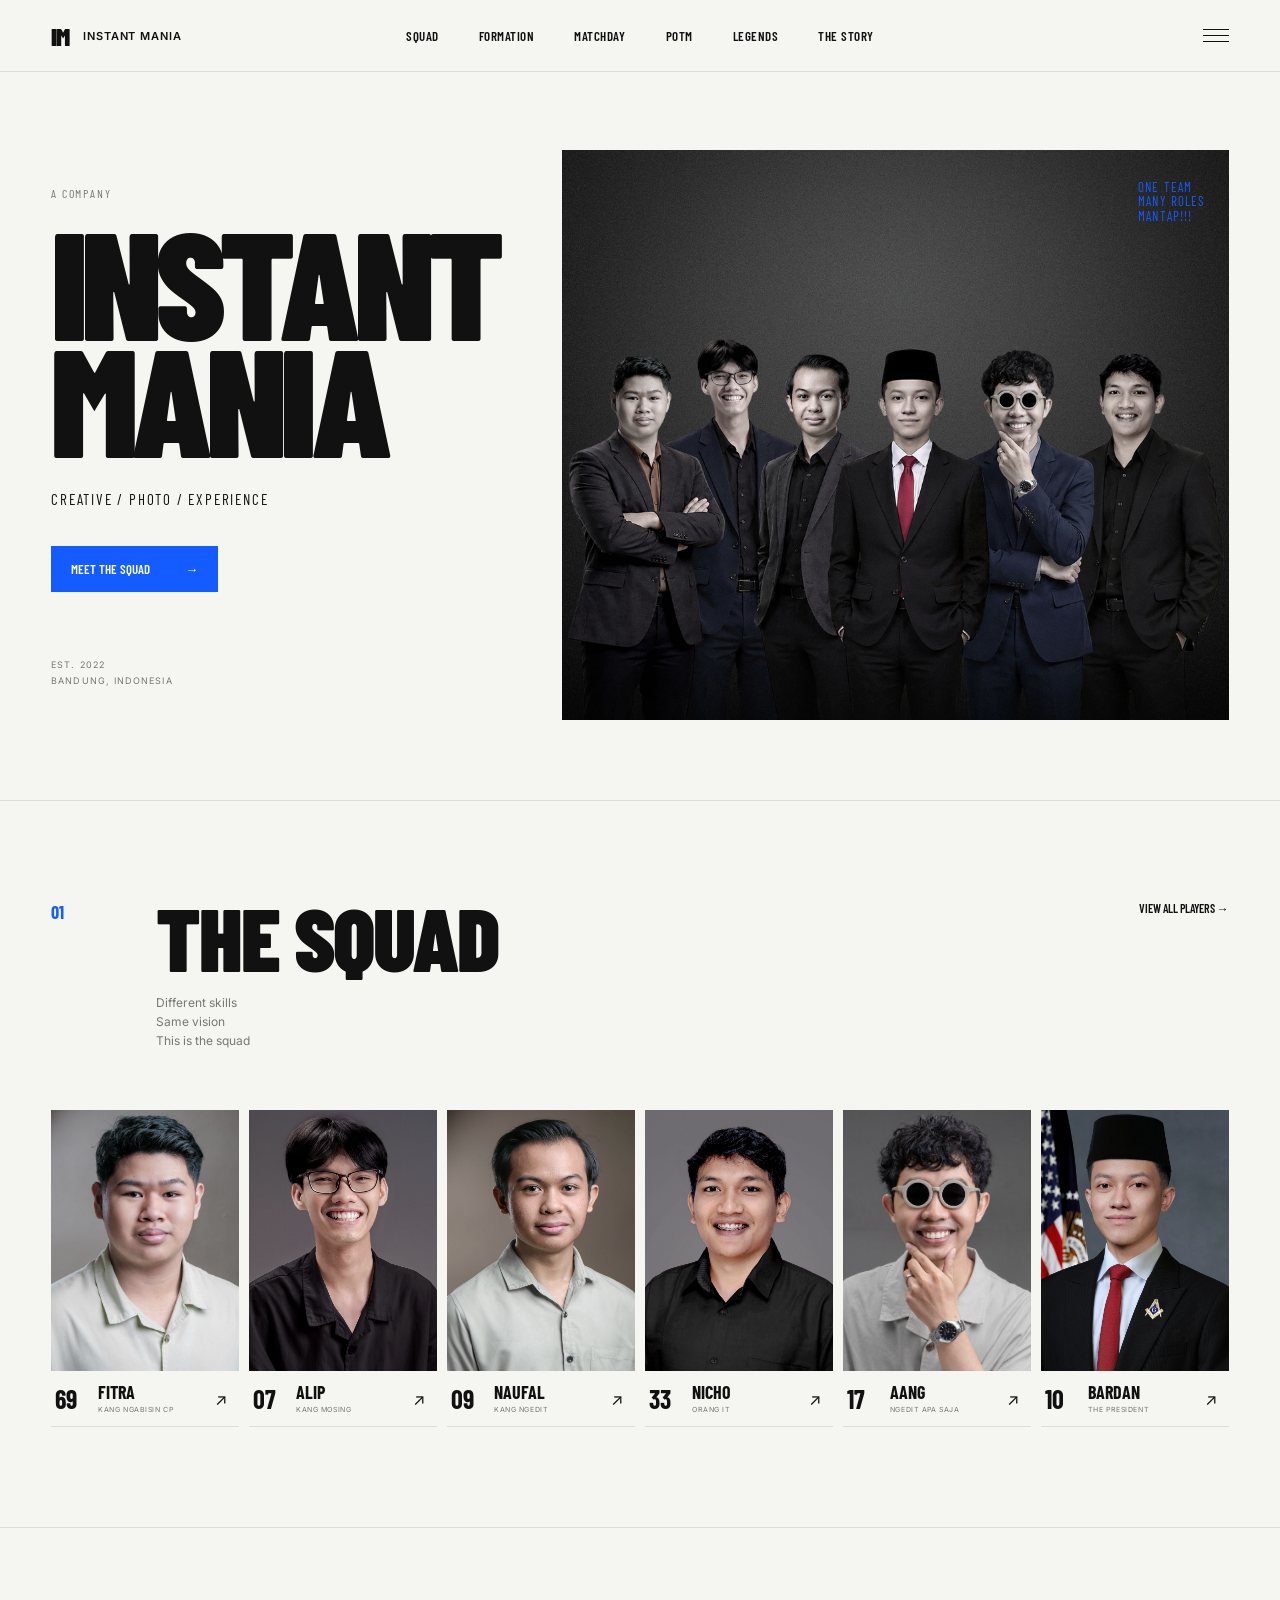
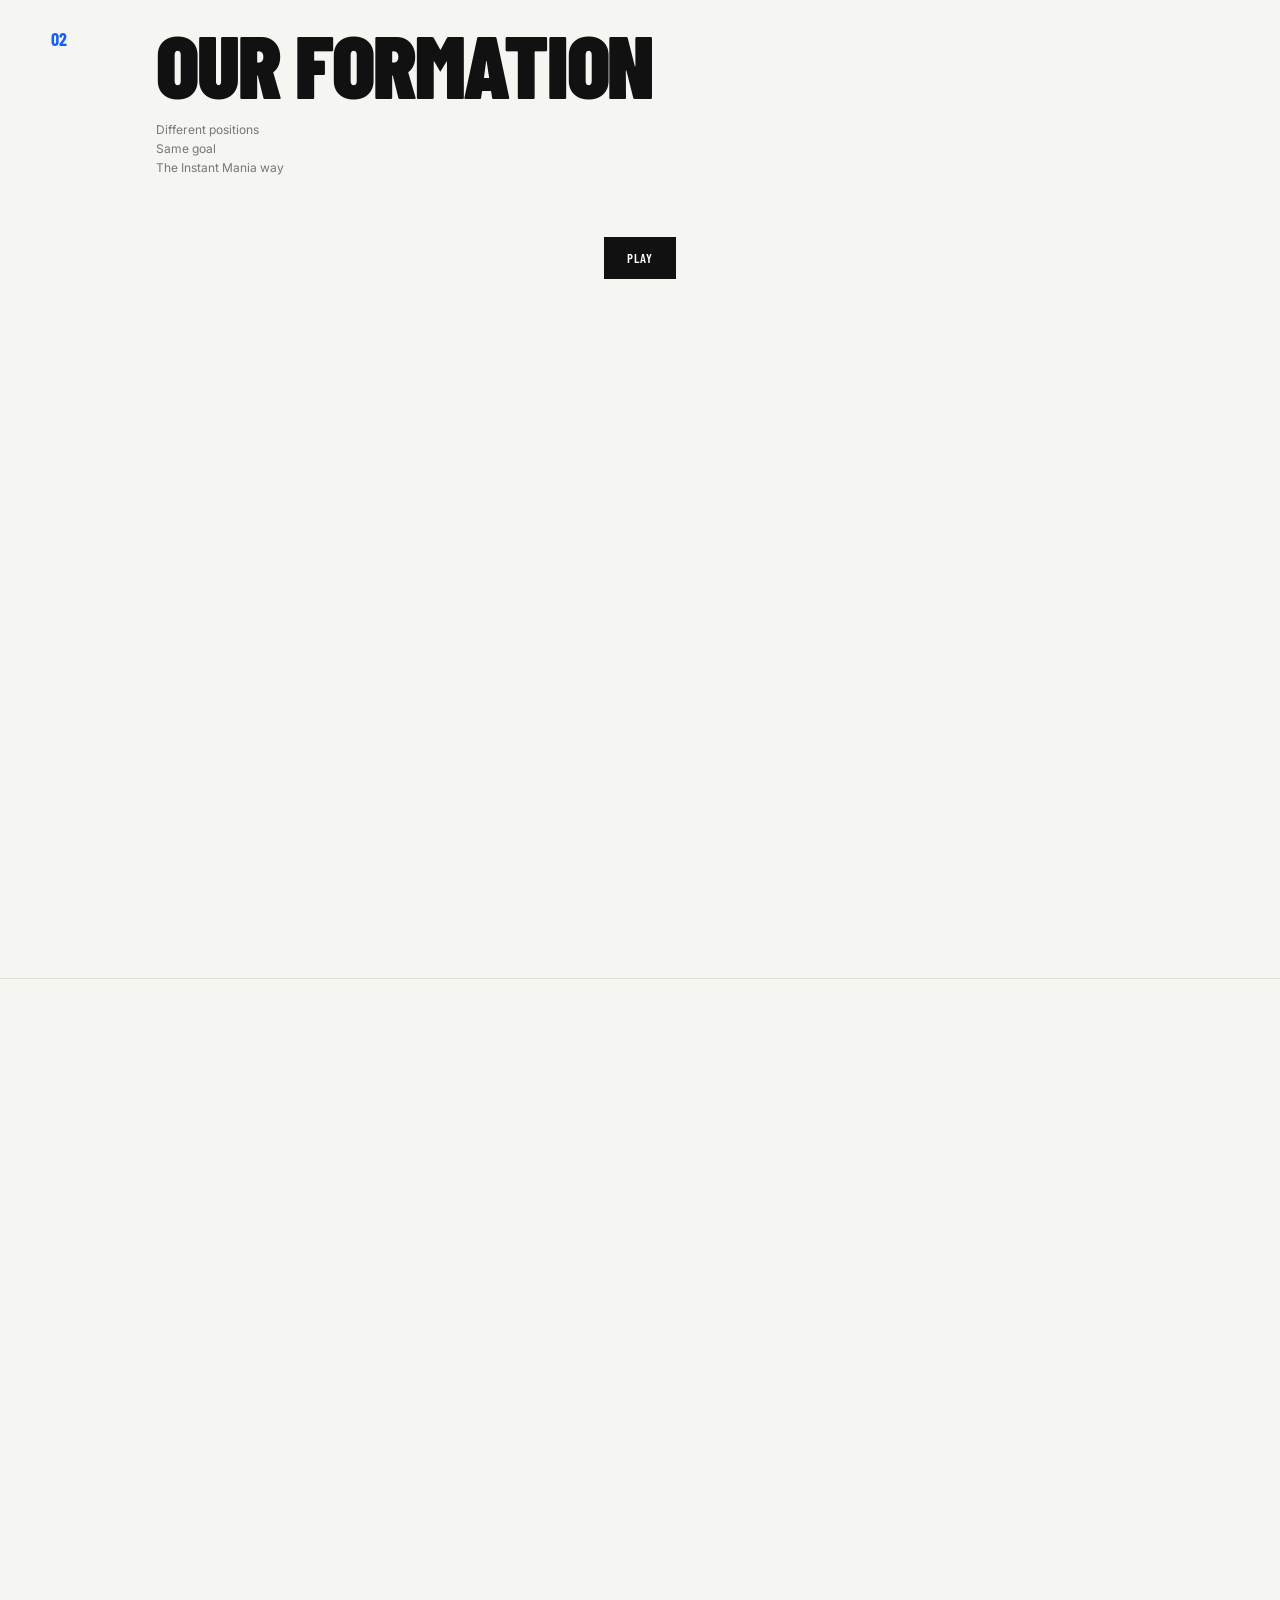
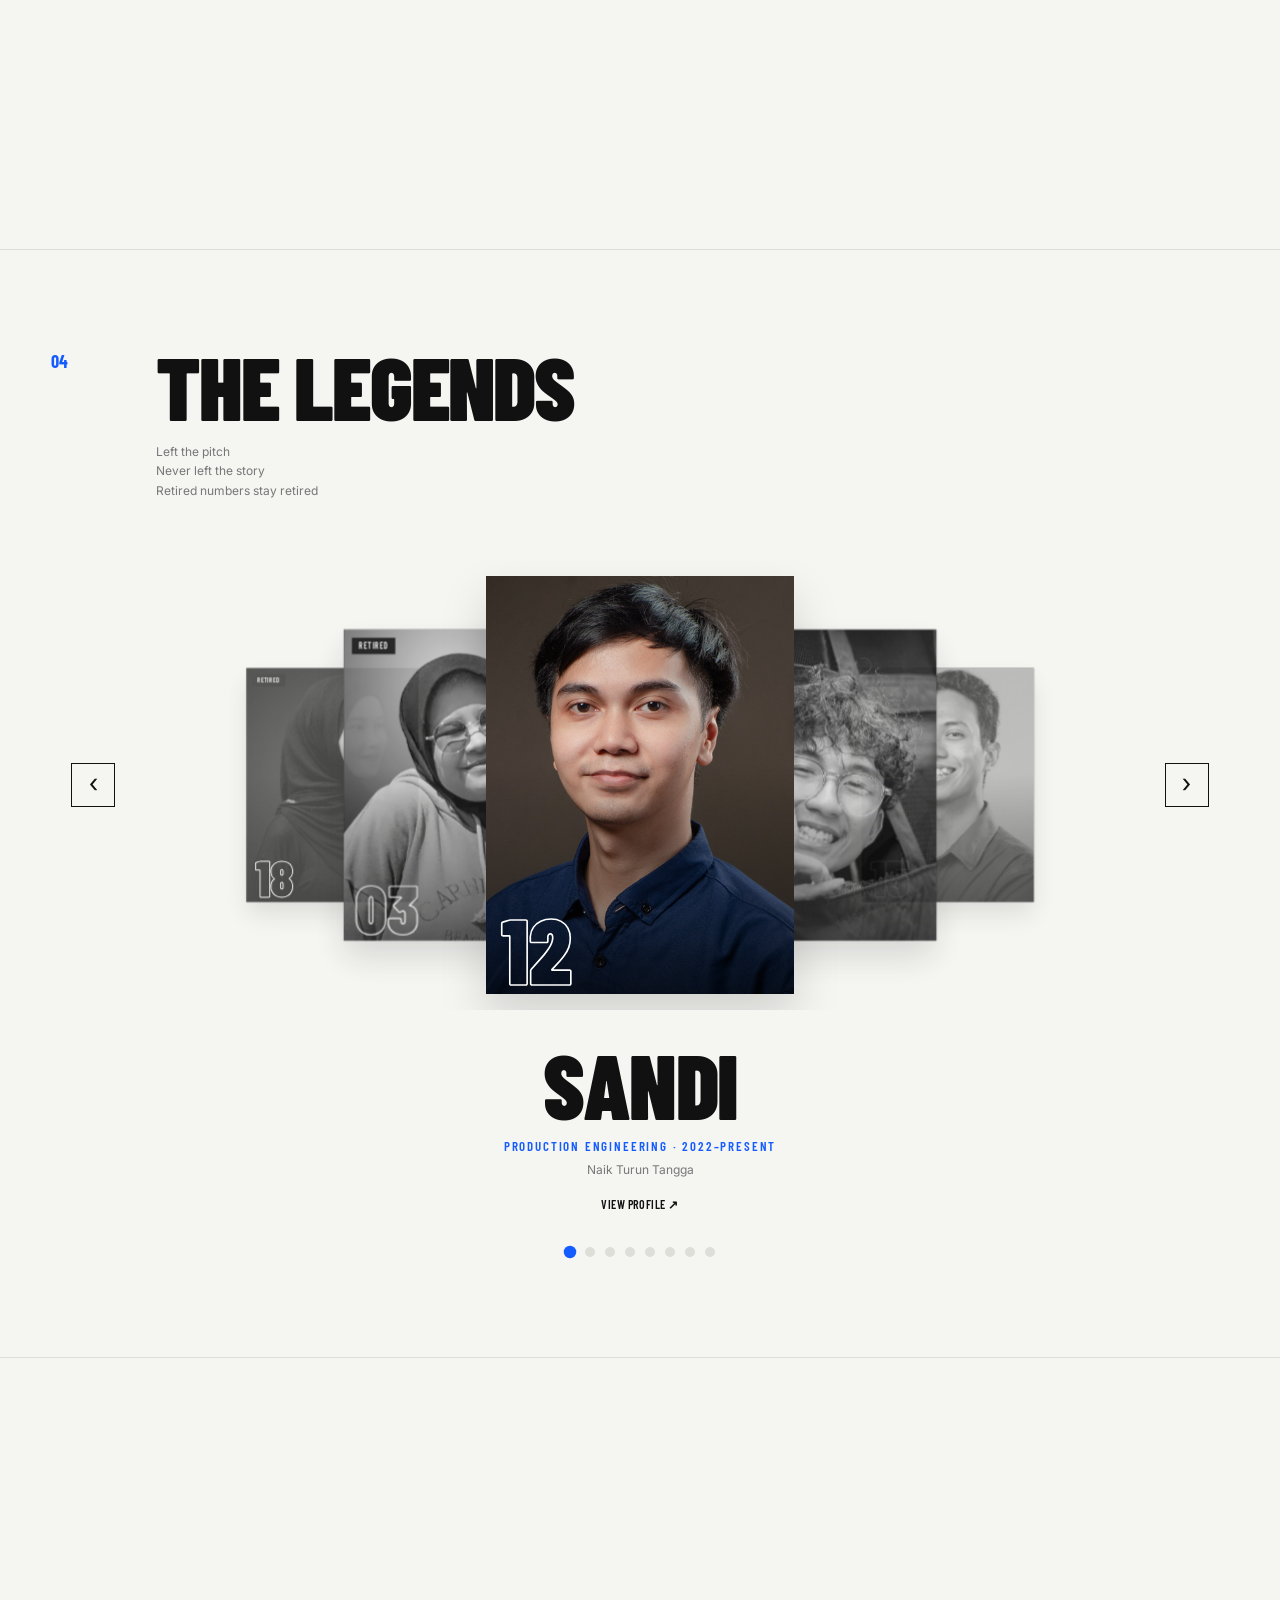
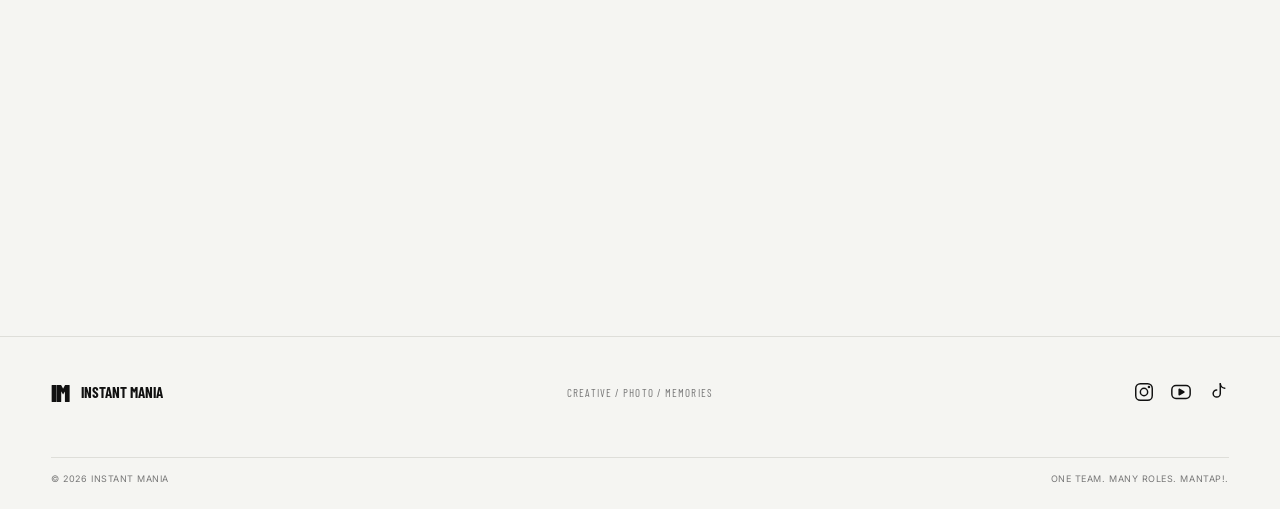
==== index.html @ a4afe9a7 "Add pitch arcs and goals to index.html Added new pitch elements for left and right arcs and goals." ====
<!DOCTYPE html>
<html lang="id">
<head>
<meta charset="UTF-8">
<meta name="viewport" content="width=device-width, initial-scale=1.0">

<title>Instant Mania — Creative Club</title>
<meta name="description" content="Instant Mania — creative / photo / experience from Bandung, Indonesia. One team. Many roles. One mania.">

<!-- preview saat link dibagikan (WhatsApp, Instagram, dll.) -->
<meta property="og:type" content="website">
<meta property="og:title" content="Instant Mania — Creative Club">
<meta property="og:description" content="One team. Many roles. One mania.">
<meta property="og:url" content="https://instantmania.github.io/squad/">
<meta property="og:image" content="https://instantmania.github.io/squad/assets/team.jpg">
<meta name="twitter:card" content="summary_large_image">

<link rel="icon" href="data:image/svg+xml,<svg xmlns='http://www.w3.org/2000/svg' viewBox='0 0 100 100'><rect width='100' height='100' fill='%23111'/><text x='50' y='70' font-size='58' font-weight='900' text-anchor='middle' fill='white' font-family='sans-serif'>IM</text></svg>">

<link rel="preconnect" href="https://fonts.googleapis.com">
<link rel="preconnect" href="https://fonts.gstatic.com" crossorigin>

<link href="https://fonts.googleapis.com/css2?family=Barlow+Condensed:wght@400;500;600;700;800;900&family=Inter:wght@400;500;600&display=swap" rel="stylesheet">

<link rel="stylesheet" href="room/style.css">
<link rel="stylesheet" href="room/legends.css">
<link rel="stylesheet" href="room/matchday.css">   
<link rel="stylesheet" href="room/formation.css">
<link rel="stylesheet" href="room/pitch.css">
</head>

<body>

<!-- =========================================
    HEADER
========================================= -->

<header class="header" id="header">

<a href="#home" class="brand">
<span class="brand-mark">IM</span>
<span class="brand-name">INSTANT MANIA</span>
</a>

<nav class="nav">
<a href="#squad">SQUAD</a>
<a href="#formation">FORMATION</a>
<a href="#matchday">MATCHDAY</a>
<a href="potm.html">POTM</a>
<a href="#legends" id="legendsNav" hidden>LEGENDS</a>
<a href="#story">THE STORY</a>
</nav>

<div class="header-right">


<button class="menu-button" id="menuButton" aria-label="Menu" aria-expanded="false">
<span></span>
<span></span>
</button>
</div>

</header>


<main>

<!-- =========================================
    HERO
========================================= -->

<section class="hero" id="home">

<div class="hero-intro reveal">

<span class="eyebrow">
A COMPANY
</span>

<h1>
INSTANT<br>
<span>MANIA</span>
</h1>

<p class="hero-description">
CREATIVE / PHOTO / EXPERIENCE
</p>

<a href="#squad" class="primary-button">
MEET THE SQUAD
<span>→</span>
</a>

<div class="hero-meta">
EST. 2022<br>
BANDUNG, INDONESIA
</div>

</div>


<div class="hero-image reveal">

<img
src="assets/team.jpg"
alt="Instant Mania Squad"
>

<div class="hero-caption">
<span>ONE TEAM</span>
<span>MANY ROLES</span>
<span>MANTAP!!!</span>
</div>

</div>

</section>


<!-- =========================================
    SQUAD
========================================= -->

<section class="section squad-section" id="squad">

<div class="section-heading reveal">

<div class="section-number">
01
</div>

<div>
<h2>THE SQUAD</h2>

<p>
Different skills<br>
Same vision<br>
This is the squad
</p>
</div>

<a href="#" class="text-link">
VIEW ALL PLAYERS →
</a>

</div>


<div class="squad-grid">

<article class="player-card reveal" data-player="fitra" tabindex="0" role="button">

<div class="player-image">
<img src="assets/fitra.jpg" alt="Fitra">
</div>

<div class="player-info">

<div class="player-number">
69
</div>

<div class="player-details">
<h3>FITRA</h3>
<span>KANG NGABISIN CP</span>
</div>

<span class="player-arrow">↗</span>

</div>

</article>


<article class="player-card reveal" data-player="alip" tabindex="0" role="button">

<div class="player-image">
<img src="assets/alip.jpg" alt="Alip">
</div>

<div class="player-info">

<div class="player-number">
07
</div>

<div class="player-details">
<h3>ALIP</h3>
<span>KANG MOSING</span>
</div>

<span class="player-arrow">↗</span>

</div>

</article>


<article class="player-card reveal" data-player="naufal" tabindex="0" role="button">

<div class="player-image">
<img src="assets/naufal.jpg" alt="Naufal">
</div>

<div class="player-info">

<div class="player-number">
09
</div>

<div class="player-details">
<h3>NAUFAL</h3>
<span>KANG NGEDIT</span>
</div>

<span class="player-arrow">↗</span>

</div>

</article>


<article class="player-card reveal" data-player="nicho" tabindex="0" role="button">

<div class="player-image">
<img src="assets/nicho.jpg" alt="Nicho">
</div>

<div class="player-info">

<div class="player-number">
33
</div>

<div class="player-details">
<h3>NICHO</h3>
<span>ORANG IT</span>
</div>

<span class="player-arrow">↗</span>

</div>

</article>


<article class="player-card reveal" data-player="aang" tabindex="0" role="button">

<div class="player-image">
<img src="assets/aang.jpg" alt="Aang">
</div>

<div class="player-info">

<div class="player-number">
17
</div>

<div class="player-details">
<h3>AANG</h3>
<span>NGEDIT APA SAJA</span>
</div>

<span class="player-arrow">↗</span>

</div>

</article>


<article class="player-card reveal" data-player="bardan" tabindex="0" role="button">

<div class="player-image">
<img src="assets/bardan.jpg" alt="Bardan">
</div>

<div class="player-info">

<div class="player-number">
10
</div>

<div class="player-details">
<h3>BARDAN</h3>
<span>THE PRESIDENT</span>
</div>

<span class="player-arrow">↗</span>

</div>

</article>

</div>

</section>


<!-- =========================================
    FORMATION
========================================= -->

<section class="section formation-section" id="formation">

<div class="section-heading reveal">

<div class="section-number">
02
</div>

<div>
<h2>OUR FORMATION</h2>

<p>
Different positions<br>
Same goal<br>
The Instant Mania way
</p>
</div>

</div>


<div class="formation-wrapper reveal">

<div class="pitch">

<div class="pitch-line center-line"></div>
<div class="pitch-circle"></div>

<div class="pitch-box top"></div>
<div class="pitch-box bottom"></div>
<div class="pitch-arc left"></div>
<div class="pitch-arc right"></div>
<div class="pitch-goal left"></div>
<div class="pitch-goal right"></div>


<button type="button" class="formation-player player-1">
<span class="formation-photo">
<img src="assets/fitra.jpg" alt="">
</span>
<strong>69</strong>
<small>FITRA</small>
</button>


<button type="button" class="formation-player player-2">
<span class="formation-photo">
<img src="assets/alip.jpg" alt="">
</span>
<strong>07</strong>
<small>ALIP</small>
</button>


<button type="button" class="formation-player player-3">
<span class="formation-photo">
<img src="assets/naufal.jpg" alt="">
</span>
<strong>09</strong>
<small>NAUFAL</small>
</button>


<button type="button" class="formation-player player-4">
<span class="formation-photo">
<img src="assets/nicho.jpg" alt="">
</span>
<strong>33</strong>
<small>NICHO</small>
</button>


<button type="button" class="formation-player player-5">
<span class="formation-photo">
<img src="assets/aang.jpg" alt="">
</span>
<strong>17</strong>
<small>AANG</small>
</button>


<button type="button" class="formation-player player-6">
<span class="formation-photo">
<img src="assets/bardan.jpg" alt="">
</span>
<strong>10</strong>
<small>BARDAN</small>
</button>

</div>

</div>

</section>


<!-- =========================================
    MATCHDAY DI HOMEPAGE — otomatis dari data (langkah 2)

    Ganti SELURUH section Matchday lama
    (dari <section ... id="matchday"> sampai </section>)
    dengan blok di bawah ini.

    Kartu foto besar dan daftar "ALL FIXTURES" sekarang
    kosong di HTML; script.js yang mengisinya dari
    `matchdays` di data.js. Bagian PROJECT PROGRESS dihapus.
========================================= -->

<section class="section matchday-section" id="matchday">

<div class="section-heading reveal">

<div class="section-number">
03
</div>

<div>
<h2>MATCHDAY</h2>

<p>
Real memories<br>
Real people<br>
Same energy
</p>
</div>

</div>


<div class="matchday-grid">

<div class="mission-card reveal" id="matchdayFeatured"></div>

<div class="fixtures reveal">

<div class="fixtures-header">
<span>ALL MATCHDAYS</span>
<a href="#" id="matchdayViewAll">VIEW ALL →</a>
</div>

<div id="matchdayLatest"></div>

</div>

</div>

</section>


    
<!-- =========================================
    LEGENDS
    (tersembunyi otomatis sampai ada data di script.js)
========================================= -->

<section class="section legends-section" id="legends" hidden>

<div class="section-heading reveal">

<div class="section-number">
04
</div>

<div>
<h2>THE LEGENDS</h2>

<p>
Left the pitch<br>
Never left the story<br>
Retired numbers stay retired
</p>
</div>

</div>


<!-- =========================================
    LEGENDS — CAROUSEL (langkah 2)
    Di section Legends, HAPUS baris ini:

        <div class="squad-grid" id="legendsList"></div>

    lalu tempel blok di bawah di tempat yang sama
    (tetap di dalam <section ... id="legends">).
    Judul "THE LEGENDS" / section-heading jangan diubah.
========================================= -->

<div class="legend-carousel" id="legendCarousel" tabindex="0" role="region" aria-roledescription="carousel" aria-label="Legends">

<button type="button" class="lc-arrow left" aria-label="Legend sebelumnya">‹</button>

<div class="lc-track" id="legendTrack"></div>

<button type="button" class="lc-arrow right" aria-label="Legend berikutnya">›</button>

</div>


<div class="lc-info" id="legendInfo" aria-live="polite">

<h3 class="lc-name" id="legendName"></h3>

<p class="lc-meta" id="legendMeta"></p>

<p class="lc-note" id="legendNote"></p>

<button type="button" class="lc-open" id="legendOpen">VIEW PROFILE ↗</button>

</div>


<div class="lc-dots" id="legendDots"></div>

</section>


<!-- =========================================
    STORY
========================================= -->

<section class="section story-section" id="story">

<div class="section-heading reveal">

<div class="section-number">
05
</div>

<div>
<h2>THE STORY</h2>

<p>
From a small team<br>
to something bigger
</p>
</div>

</div>


<div class="timeline reveal">

<div class="timeline-line"></div>


<div class="timeline-item">

<span class="timeline-year">
2022
</span>

<span class="timeline-dot"></span>

<div>
<strong>THE BEGINNING</strong>
<p>
Instant Mania begins.
</p>
</div>

</div>


<div class="timeline-item">

<span class="timeline-year">
2023
</span>

<span class="timeline-dot"></span>

<div>
<strong>THE SQUAD GROWS</strong>
<p>
New people. New roles.
</p>
</div>

</div>


<div class="timeline-item">

<span class="timeline-year">
2024
</span>

<span class="timeline-dot"></span>

<div>
<strong>NEW CHALLENGES</strong>
<p>
More projects. Bigger dreams.
</p>
</div>

</div>


<div class="timeline-item">

<span class="timeline-year">
2026
</span>

<span class="timeline-dot"></span>

<div>
<strong>STILL PLAYING</strong>
<p>
Still creating.
</p>
</div>

</div>

</div>

</section>

</main>


<!-- =========================================
    FOOTER
========================================= -->

<footer class="footer">

<div class="footer-top">

<div class="footer-brand">

<span class="brand-mark">
IM
</span>

<strong>
INSTANT MANIA
</strong>

</div>


<div class="footer-tagline">
CREATIVE / PHOTO / MEMORIES
</div>


<div class="footer-social">

<!-- Instagram -->
<a href="https://www.instagram.com/instantmania_" target="_blank" rel="noopener noreferrer" aria-label="Instagram">
<svg width="22" height="22" viewBox="0 0 24 24" fill="none" stroke="currentColor" stroke-width="1.6" stroke-linecap="round" stroke-linejoin="round" aria-hidden="true" focusable="false" style="display:block">
<rect x="3" y="3" width="18" height="18" rx="5"/>
<circle cx="12" cy="12" r="4"/>
<circle cx="17.4" cy="6.6" r=".6" fill="currentColor"/>
</svg>
</a>

<!-- YouTube -->
<a href="https://www.youtube.com/@USERNAME" target="_blank" rel="noopener noreferrer" aria-label="YouTube">
<svg width="22" height="22" viewBox="0 0 24 24" fill="none" stroke="currentColor" stroke-width="1.6" stroke-linecap="round" stroke-linejoin="round" aria-hidden="true" focusable="false" style="display:block">
<rect x="2" y="5" width="20" height="14" rx="4.5"/>
<path d="M10 9v6l5.2-3z" fill="currentColor"/>
</svg>
</a>

<!-- TikTok -->
<a href="https://www.tiktok.com/@instantmania_" target="_blank" rel="noopener noreferrer" aria-label="TikTok">
<svg width="22" height="22" viewBox="0 0 24 24" fill="none" stroke="currentColor" stroke-width="1.6" stroke-linecap="round" stroke-linejoin="round" aria-hidden="true" focusable="false" style="display:block">
<path d="M14.5 3v10.6a3.9 3.9 0 1 1-3.9-3.9"/>
<path d="M14.5 3c.3 2.7 2.1 4.6 4.9 4.8"/>
</svg>
</a>

</div>

</div>


<div class="footer-bottom">

<span>
© 2026 INSTANT MANIA
</span>

<span>
ONE TEAM. MANY ROLES. MANTAP!.
</span>

</div>

</footer>

<!-- =========================================
    ALL MATCHDAY
========================================= -->    
<div class="player-modal md-modal" id="matchdayModal" role="dialog" aria-modal="true" aria-labelledby="matchdayModalTitle">
 
<div class="md-box">
 
<div class="md-head">
 
<span id="matchdayModalTitle">ALL MATCHDAYS</span>
 
<button type="button" class="md-close" id="matchdayClose" aria-label="Tutup">×</button>
 
</div>
 
<div class="md-list" id="matchdayList"></div>
 
</div>
 
</div>
 
<!-- =========================================
    PLAYER MODAL
========================================= -->

<div class="player-modal" id="playerModal" role="dialog" aria-modal="true" aria-labelledby="modalName">

<div class="modal-inner">

<button type="button" class="modal-close" id="modalClose" aria-label="Tutup">
×
</button>


<div class="modal-image">
<img id="modalImage" alt="">
</div>


<div class="modal-content">

<div class="modal-top">

<span class="modal-number" id="modalNumber">
69
</span>

<a class="modal-instagram" id="modalInstagram" target="_blank" rel="noopener noreferrer" aria-label="Instagram" hidden>
<svg width="20" height="20" viewBox="0 0 24 24" fill="none" stroke="currentColor" stroke-width="1.6" stroke-linecap="round" stroke-linejoin="round" aria-hidden="true" style="display:block">
<rect x="3" y="3" width="18" height="18" rx="5"/>
<circle cx="12" cy="12" r="4"/>
<circle cx="17.4" cy="6.6" r=".6" fill="currentColor"/>
</svg>
</a>

</div>

<h2 id="modalName">
FITRA
</h2>

<span class="modal-role" id="modalRole">
KANG NGABISIN CP
</span>


<div class="modal-divider"></div>


<div class="modal-row">

<span>POSITION</span>

<strong id="modalPosition">
Ujung Kiri
</strong>

</div>


<div class="modal-row">

<span>SPECIALITY</span>

<strong id="modalSpeciality">
Ngedit / Makan / Tidur
</strong>

</div>


<div class="modal-row">

<span id="modalJoinedLabel">JOINED</span>

<strong id="modalJoined">
2025
</strong>

</div>

</div>

</div>

</div>


   <script src="room/data.js"></script>
   <script src="room/script.js"></script>
   <script src="room/lightbox.js"></script>
   <script src="room/formation.js"></script>
   <script src="room/formation-ball.js"></script>
   <script src="room/formation-goal.js"></script>
   <script src="room/formation-bump.js"></script>
</body>
</html>
---- room/style.css ----
/* =========================================
   ROOT
========================================= */

:root {

    --black: #111111;
    --white: #ffffff;
    --off-white: #f5f5f2;
    --gray: #777777;
    --light-gray: #deded9;
    --blue: #145cff;

    --heading:
        "Barlow Condensed",
        sans-serif;

    --body:
        "Inter",
        sans-serif;

}


/* =========================================
   RESET
========================================= */

* {
    margin: 0;
    padding: 0;
    box-sizing: border-box;
}

html {
    scroll-behavior: smooth;
}

body {
    background: var(--off-white);
    color: var(--black);
    font-family: var(--body);
    overflow-x: hidden;
}

img {
    display: block;
    width: 100%;
}

a {
    color: inherit;
    text-decoration: none;
}

button {
    font-family: inherit;
}


/* =========================================
   HEADER
========================================= */

.header {

    position: fixed;

    top: 0;
    left: 0;

    width: 100%;

    height: 72px;

    padding: 0 4vw;

    display: flex;

    align-items: center;

    justify-content: space-between;

    background: rgba(245,245,242,.94);

    backdrop-filter: blur(12px);

    border-bottom: 1px solid var(--light-gray);

    z-index: 100;

}


.brand {

    display: flex;

    align-items: center;

    gap: 14px;

}


.brand-mark {

    font-family: var(--heading);

    font-size: 25px;

    font-weight: 900;

    letter-spacing: -1px;

}


.brand-name {

    font-size: 11px;

    font-weight: 600;

    letter-spacing: .08em;

}


.nav {

    display: flex;

    gap: 40px;

    position: absolute;

    left: 50%;

    transform: translateX(-50%);

}


.nav a {

    font-family: var(--heading);

    font-size: 13px;

    font-weight: 600;

    letter-spacing: .04em;

    transition: color .25s ease;

}


.nav a:hover {
    color: var(--blue);
}


.header-right {

    display: flex;

    align-items: center;

    gap: 28px;

}


.language {

    font-size: 10px;

    letter-spacing: .1em;

}


.menu-button {

    border: 0;

    background: none;

    width: 22px;

    height: 18px;

    display: flex;

    flex-direction: column;

    justify-content: center;

    gap: 5px;

    cursor: pointer;

}


.menu-button span {

    display: block;

    width: 100%;

    height: 1px;

    background: var(--black);

}


/* =========================================
   HERO
========================================= */

.hero {

    min-height: 720px;

    padding:
        150px 4vw
        80px;

    display: grid;

    grid-template-columns:
        .8fr
        1.8fr;

    gap: 5vw;

    align-items: center;

}


.hero-intro {
    position: relative;
}


.eyebrow {

    font-family: var(--heading);

    font-size: 12px;

    letter-spacing: .15em;

    color: var(--gray);

}


.hero h1 {

    margin-top: 20px;

    font-family: var(--heading);

    font-size: clamp(100px, 12vw, 190px);

    line-height: .76;

    font-weight: 900;

    letter-spacing: -.045em;

}


.hero h1 span {
    color: var(--black);
}


.hero-description {

    margin-top: 35px;

    font-family: var(--heading);

    font-size: 15px;

    letter-spacing: .12em;

}


.primary-button {

    display: inline-flex;

    align-items: center;

    gap: 35px;

    margin-top: 38px;

    padding: 15px 20px;

    background: var(--blue);

    color: white;

    font-family: var(--heading);

    font-size: 13px;

    font-weight: 600;

    transition:
        transform .3s ease,
        background .3s ease;

}


.primary-button:hover {

    transform: translateY(-3px);

    background: #0046e8;

}


.hero-meta {

    margin-top: 65px;

    font-size: 9px;

    line-height: 1.7;

    letter-spacing: .12em;

    color: var(--gray);

}


.hero-image {

    position: relative;

    height: 570px;

    overflow: hidden;

}


.hero-image img {

    width: 100%;

    height: 100%;

    object-fit: cover;

    filter: grayscale(12%);

    transition: transform 1s ease;

}


.hero-image:hover img {

    transform: scale(1.025);

}


.hero-caption {

    position: absolute;

    right: 25px;

    top: 30px;

    display: flex;

    flex-direction: column;

    font-family: var(--heading);

    font-size: 13px;

    line-height: 1.1;

    letter-spacing: .08em;

    color: var(--blue);

}


/* =========================================
   SECTION
========================================= */

.section {

    padding:
        100px 4vw;

    border-top:
        1px solid var(--light-gray);

}


.section-heading {

    display: grid;

    grid-template-columns: 80px 1fr auto;

    gap: 25px;

    align-items: start;

    margin-bottom: 60px;

}


.section-number {

    color: var(--blue);

    font-family: var(--heading);

    font-size: 18px;

    font-weight: 700;

}


.section-heading h2 {

    font-family: var(--heading);

    font-size: clamp(55px, 7vw, 100px);

    line-height: .8;

    font-weight: 900;

    letter-spacing: -.025em;

}


.section-heading p {

    margin-top: 20px;

    color: var(--gray);

    font-size: 12px;

    line-height: 1.6;

}


.text-link {

    font-family: var(--heading);

    font-size: 12px;

    font-weight: 600;

    transition: color .2s ease;

}


.text-link:hover {
    color: var(--blue);
}


/* =========================================
   SQUAD
========================================= */

.squad-grid {

    display: grid;

    grid-template-columns:
        repeat(6, 1fr);

    gap: 10px;

}


.player-card {

    cursor: pointer;

}


.player-image {

    aspect-ratio: .72;

    overflow: hidden;

    background: #ddd;

}


.player-image img {

    height: 100%;

    object-fit: cover;

    filter: grayscale(15%);

    transition:
        transform .6s ease,
        filter .6s ease;

}


.player-card:hover img {

    transform: scale(1.05);

    filter: grayscale(0);

}


.player-info {

    display: grid;

    grid-template-columns: 38px 1fr 20px;

    align-items: center;

    gap: 5px;

    padding:
        12px 4px;

    border-bottom: 1px solid var(--light-gray);

}


.player-number {

    font-family: var(--heading);

    font-size: 26px;

    font-weight: 700;

}


.player-details h3 {

    font-family: var(--heading);

    font-size: 18px;

    line-height: 1;

}


.player-details span {

    display: block;

    margin-top: 4px;

    font-size: 7px;

    color: var(--gray);

    letter-spacing: .08em;

}


.player-arrow {

    font-size: 16px;

    transition:
        transform .3s ease,
        color .3s ease;

}


.player-card:hover .player-arrow {

    color: var(--blue);

    transform: translate(3px,-3px);

}


/* =========================================
   FORMATION
========================================= */

.formation-wrapper {

    width: 100%;

    display: flex;

    justify-content: center;

}


.pitch {

    position: relative;

    width: 100%;

    max-width: 1100px;

    aspect-ratio: 1.9;

    border: 1px solid #cfcfc8;

    overflow: hidden;

    background: #f0f0eb;

}


.pitch::before,
.pitch::after {

    content: "";

    position: absolute;

    border: 1px solid #d5d5d0;

}


.pitch::before {

    width: 16%;

    height: 100%;

    left: 0;

    top: 0;

}


.pitch::after {

    width: 16%;

    height: 100%;

    right: 0;

    top: 0;

}


.center-line {

    position: absolute;

    width: 1px;

    height: 100%;

    left: 50%;

    background: #d5d5d0;

}


.pitch-circle {

    position: absolute;

    width: 16%;

    aspect-ratio: 1;

    border: 1px solid #d5d5d0;

    border-radius: 50%;

    left: 50%;

    top: 50%;

    transform: translate(-50%,-50%);

}


.pitch-box {

    position: absolute;

    width: 10%;

    height: 38%;

    border: 1px solid #d5d5d0;

    top: 31%;

}


.pitch-box.top {
    left: 0;
}


.pitch-box.bottom {
    right: 0;
}


.formation-player {

    position: absolute;

    display: flex;

    align-items: center;

    gap: 7px;

    border: 0;

    background: none;

    cursor: pointer;

}


.formation-photo {

    width: 48px;

    height: 48px;

    border-radius: 50%;

    overflow: hidden;

    border: 2px solid var(--blue);

}


.formation-photo img {

    width: 100%;

    height: 100%;

    object-fit: cover;

}


.formation-player strong {

    font-family: var(--heading);

    font-size: 20px;

}


.formation-player small {

    font-family: var(--heading);

    font-size: 10px;

    letter-spacing: .05em;

}


/* positions */

.player-1 {
    top: 12%;
    left: 50%;
    transform: translateX(-50%);
}

.player-2 {
    top: 32%;
    left: 22%;
}

.player-3 {
    top: 32%;
    left: 43%;
}

.player-4 {
    top: 32%;
    right: 20%;
}

.player-5 {
    bottom: 25%;
    left: 28%;
}

.player-6 {
    bottom: 12%;
    left: 50%;
    transform: translateX(-50%);
}


/* =========================================
   MATCHDAY
========================================= */

.matchday-grid {

    display: grid;

    grid-template-columns: 1.25fr .75fr;

    gap: 60px;

}


.mission-image {

    height: 420px;

    position: relative;

    overflow: hidden;

}


.mission-image img {

    height: 100%;

    object-fit: cover;

}


.mission-overlay {

    position: absolute;

    left: 30px;

    bottom: 30px;

    color: white;

}


.mission-overlay span {

    font-family: var(--heading);

    font-size: 11px;

    color: #4d8aff;

    letter-spacing: .1em;

}


.mission-overlay h3 {

    margin-top: 8px;

    font-family: var(--heading);

    font-size: 60px;

    line-height: .8;

}


.mission-content {

    padding-top: 20px;

}


.mission-content > p {

    max-width: 400px;

    color: var(--gray);

    font-size: 13px;

    line-height: 1.6;

}


.progress {

    margin-top: 30px;

    max-width: 600px;

}


.progress-label {

    display: flex;

    justify-content: space-between;

    font-family: var(--heading);

    font-size: 11px;

    letter-spacing: .06em;

}


.progress-bar {

    margin-top: 8px;

    width: 100%;

    height: 3px;

    background: #d9d9d4;

}


.progress-bar span {

    display: block;

    height: 100%;

    background: var(--blue);

}


.fixtures-header {

    display: flex;

    justify-content: space-between;

    padding-bottom: 15px;

    border-bottom: 1px solid var(--black);

    font-family: var(--heading);

    font-size: 12px;

}


.fixtures-header a {

    color: var(--gray);

}


.fixture {

    display: grid;

    grid-template-columns: 55px 1fr 20px;

    align-items: center;

    gap: 15px;

    min-height: 90px;

    border-bottom: 1px solid var(--light-gray);

}


.fixture-date {

    display: flex;

    flex-direction: column;

    font-family: var(--heading);

}


.fixture-date strong {

    font-size: 30px;

    line-height: .8;

}


.fixture-date span {

    font-size: 10px;

    color: var(--gray);

}


.fixture-info {

    display: flex;

    flex-direction: column;

    gap: 5px;

}


.fixture-info strong {

    font-family: var(--heading);

    font-size: 15px;

}


.fixture-info span {

    font-size: 10px;

    color: var(--gray);

}


/* =========================================
   STORY
========================================= */

.timeline {

    position: relative;

    display: grid;

    grid-template-columns:
        repeat(4, 1fr);

    gap: 40px;

    padding-top: 30px;

}


.timeline-line {

    position: absolute;

    left: 0;

    right: 0;

    top: 45px;

    height: 1px;

    background: var(--light-gray);

}


.timeline-item {

    position: relative;

    padding-top: 40px;

}


.timeline-dot {

    position: absolute;

    width: 9px;

    height: 9px;

    border-radius: 50%;

    background: var(--blue);

    top: 41px;

    left: 0;

    transform: translateY(-50%);

}


.timeline-year {

    font-family: var(--heading);

    font-size: 18px;

    font-weight: 700;

}


.timeline-item div {

    margin-top: 55px;

}


.timeline-item strong {

    font-family: var(--heading);

    font-size: 14px;

}


.timeline-item p {

    margin-top: 7px;

    color: var(--gray);

    font-size: 11px;

}


/* =========================================
   FOOTER
========================================= */

.footer {

    padding: 40px 4vw 25px;

    border-top: 1px solid var(--light-gray);

}


.footer-top {

    display: grid;

    grid-template-columns: 1fr 1fr 1fr;

    align-items: center;

}


.footer-brand {

    display: flex;

    align-items: center;

    gap: 12px;

}


.footer-brand strong {

    font-family: var(--heading);

    font-size: 15px;

}


.footer-tagline {

    text-align: center;

    font-family: var(--heading);

    font-size: 11px;

    letter-spacing: .1em;

    color: var(--gray);

}


.footer-social {

    display: flex;

    justify-content: flex-end;

    gap: 15px;

}


.footer-social a {

    font-family: var(--heading);

    font-size: 11px;

}


.footer-bottom {

    display: flex;

    justify-content: space-between;

    margin-top: 50px;

    padding-top: 15px;

    border-top: 1px solid var(--light-gray);

    color: var(--gray);

    font-size: 9px;

    letter-spacing: .06em;

}


/* =========================================
   PLAYER MODAL
========================================= */

.player-modal {

    position: fixed;

    inset: 0;

    background: rgba(0,0,0,.75);

    display: flex;

    align-items: center;

    justify-content: center;

    padding: 30px;

    opacity: 0;

    visibility: hidden;

    transition:
        opacity .3s ease,
        visibility .3s ease;

    z-index: 200;

}


.player-modal.active {

    opacity: 1;

    visibility: visible;

}


.modal-inner {

    width: min(900px, 100%);

    display: grid;

    grid-template-columns: 1fr 1fr;

    background: var(--off-white);

    position: relative;

}


.modal-image {

    height: 600px;

}


.modal-image img {

    height: 100%;

    object-fit: cover;

}


.modal-content {

    padding: 70px 50px;

    display: flex;

    flex-direction: column;

    justify-content: center;

}


.modal-close {

    position: absolute;

    right: 20px;

    top: 15px;

    border: 0;

    background: none;

    font-size: 30px;

    cursor: pointer;

    z-index: 5;

}


.modal-number {

    font-family: var(--heading);

    font-size: 20px;

    color: var(--blue);

}


.modal-content h2 {

    margin-top: 10px;

    font-family: var(--heading);

    font-size: 90px;

    line-height: .8;

}


.modal-role {

    margin-top: 15px;

    font-family: var(--heading);

    font-size: 13px;

    letter-spacing: .1em;

}


.modal-divider {

    margin: 40px 0;

    height: 1px;

    background: var(--light-gray);

}


.modal-row {

    display: grid;

    grid-template-columns: 100px 1fr;

    gap: 20px;

    padding: 15px 0;

    border-bottom: 1px solid var(--light-gray);

}


.modal-row span {

    font-family: var(--heading);

    font-size: 10px;

    color: var(--gray);

}


.modal-row strong {

    font-size: 12px;

    font-weight: 500;

}


/* =========================================
   SCROLL REVEAL
========================================= */

.reveal {

    opacity: 0;

    transform: translateY(30px);

    transition:
        opacity .8s ease,
        transform .8s ease;

}


.reveal.visible {

    opacity: 1;

    transform: translateY(0);

}


/* =========================================
   MOBILE
========================================= */

@media (max-width: 900px) {

    .header {

        height: 60px;

        padding: 0 20px;

    }


    .nav {

        display: none;

    }


    .hero {

        min-height: auto;

        padding:
            120px 20px
            50px;

        display: flex;

        flex-direction: column;

        gap: 50px;

        align-items: stretch;

    }


    .hero h1 {

        font-size: 100px;

    }


    .hero-image {

        height: 430px;

    }


    .section {

        padding:
            70px 20px;

    }


    .section-heading {

        grid-template-columns: 45px 1fr;

        gap: 10px;

    }


    .section-heading .text-link {

        grid-column: 2;

        margin-top: 20px;

    }


    .section-heading h2 {

        font-size: 65px;

    }


    .squad-grid {

        grid-template-columns:
            repeat(2, 1fr);

        gap: 20px 8px;

    }


    .formation-wrapper {

        overflow-x: auto;

    }


    .pitch {

        min-width: 700px;

    }


    .matchday-grid {

        grid-template-columns: 1fr;

        gap: 50px;

    }


    .mission-image {

        height: 350px;

    }


    .timeline {

        grid-template-columns: 1fr;

        gap: 35px;

        padding-left: 25px;

    }


    .timeline-line {

        left: 5px;

        top: 0;

        bottom: 0;

        width: 1px;

        height: auto;

    }


    .timeline-item {

        padding-top: 0;

        padding-left: 20px;

    }


    .timeline-dot {

        left: -24px;

        top: 7px;

    }


    .timeline-item div {

        margin-top: 10px;

    }


    .footer-top {

        grid-template-columns: 1fr;

        gap: 25px;

    }


    .footer-tagline {

        text-align: left;

    }


    .footer-social {

        justify-content: flex-start;

    }


    .footer-bottom {

        flex-direction: column;

        gap: 10px;

    }


    .modal-inner {

        grid-template-columns: 1fr;

        max-height: 90vh;

        overflow-y: auto;

    }


    .modal-image {

        height: 350px;

    }


    .modal-content {

        padding: 40px 25px;

    }


    .modal-content h2 {

        font-size: 65px;

    }

}
/* =========================================
   LEGENDS
   Tempel di style.css, di bawah blok SQUAD
   (atau di paling bawah sebelum @media).
   Kartunya memakai .player-card yang sudah
   ada, jadi hanya perbedaannya yang diatur.
========================================= */

/* foto hitam-putih; berwarna sebagian saat hover */
.legend-card .player-image {

    position: relative;

}


.legend-card .player-image img {

    filter: grayscale(1);

}


.legend-card:hover .player-image img {

    filter: grayscale(.25);

}


/* nomor abu-abu: sudah bukan pemain aktif */
.legend-card .player-number {

    color: var(--gray);

}


/* badge nomor dipensiunkan */
.legend-badge {

    position: absolute;

    top: 10px;

    left: 10px;

    padding: 4px 8px;

    background: var(--black);

    color: var(--white);

    font-family: var(--heading);

    font-size: 10px;

    font-weight: 600;

    letter-spacing: .1em;

}


/* kartu legends bisa difokus lewat keyboard */
.legend-card:focus-visible {

    outline: 2px solid var(--blue);

    outline-offset: 4px;

}

/* =========================================
   SMALL MOBILE
========================================= */

@media (max-width: 500px) {

    .hero h1 {

        font-size: 82px;

    }


    .hero-image {

        height: 350px;

    }


    .section-heading h2 {

        font-size: 54px;

    }


    .player-info {

        grid-template-columns: 30px 1fr;

    }


    .player-arrow {

        display: none;

    }


    .player-number {

        font-size: 22px;

    }


    .player-details h3 {

        font-size: 16px;

    }


    .player-details span {

        font-size: 6px;

    }


    .mission-overlay h3 {

        font-size: 48px;

    }

}

/* baris nomor + ikon Instagram di popup pemain */
.modal-top {
    display: flex;
    align-items: center;
    justify-content: space-between;
}

.modal-instagram {
    display: inline-flex;
    color: var(--black);
    transition: color .2s ease;
}

.modal-instagram:hover {
    color: var(--blue);
}

.modal-instagram[hidden] {
    display: none;
}
---- room/legends.css ----
/* =========================================
   LEGENDS + PERBAIKAN KECIL
   File terpisah: simpan sebagai room/legends.css
   (sudah di-link di index.html setelah style.css)
========================================= */


/* ---------- kartu legends ---------- */

/* foto hitam-putih; berwarna sebagian saat hover */
.legend-card .player-image {

    position: relative;

}


.legend-card .player-image img {

    filter: grayscale(1);

}


.legend-card:hover .player-image img {

    filter: grayscale(.25);

}


/* nomor abu-abu: sudah bukan pemain aktif */
.legend-card .player-number {

    color: var(--gray);

}


/* badge nomor dipensiunkan */
.legend-badge {

    position: absolute;

    top: 10px;

    left: 10px;

    padding: 4px 8px;

    background: var(--black);

    color: var(--white);

    font-family: var(--heading);

    font-size: 10px;

    font-weight: 600;

    letter-spacing: .1em;

}


/* ---------- fokus keyboard ---------- */

.player-card:focus-visible,
.formation-player:focus-visible {

    outline: 2px solid var(--blue);

    outline-offset: 4px;

}


/* =========================================
   MENU: ikon 3 garis → laci (drawer) dari kanan
   Dipakai semua halaman (index, potm, artikel).
   Tombol tetap memakai 2 <span> di HTML;
   garis ke-3 digambar lewat ::after.
========================================= */

.header {

    --header-h: 72px;

}


/* ---------- tombol: 3 garis ---------- */

.menu-button {

    width: 26px;

    height: 24px;

}


.menu-button::after {

    content: "";

    display: block;

    width: 100%;

    height: 1px;

    background: var(--black);

}


.menu-button span,
.menu-button::after {

    transition:
        transform .3s ease,
        opacity .2s ease;

}


/* saat menu terbuka: 3 garis → tanda × */
.menu-button[aria-expanded="true"] span:nth-child(1) {

    transform: translateY(6px) rotate(45deg);

}


.menu-button[aria-expanded="true"] span:nth-child(2) {

    opacity: 0;

}


.menu-button[aria-expanded="true"]::after {

    transform: translateY(-6px) rotate(-45deg);

}


.menu-button:focus-visible {

    outline: 2px solid var(--blue);

    outline-offset: 6px;

}


/* ---------- latar gelap ----------
   Digambar sebagai ::before dari .header, memenuhi seluruh layar.
   Blur header dimatikan saat terbuka (backdrop-filter membuat
   elemen fixed di dalamnya ikut "terkurung" di header). */

body.menu-open {

    overflow: hidden;

}


body.menu-open .header {

    -webkit-backdrop-filter: none;

    backdrop-filter: none;

}


body.menu-open .header::before {

    content: "";

    position: fixed;

    inset: 0;

    z-index: -1;

    background: rgba(0,0,0,.6);

    animation: menuFade .25s ease;

}


/* logo di sisi kiri (di atas latar gelap) jadi putih */
body.menu-open .brand,
body.menu-open .language {

    color: var(--white);

}


/* tombol × tetap di atas laci; garisnya gelap karena di atas panel terang */
body.menu-open .menu-button {

    position: relative;

    z-index: 2;

}


/* ---------- laci menu (muncul dari kanan) ---------- */

.nav.mobile-open {

    display: flex;

    flex-direction: column;

    gap: 0;

    position: fixed;

    top: 0;

    right: 0;

    bottom: auto;

    left: auto;

    transform: none;

    width: min(64vw, 380px);

    height: 100vh;

    height: 100dvh;

    overflow-y: auto;

    padding: 0 24px calc(24px + env(safe-area-inset-bottom, 0px));

    background: var(--off-white);

    box-shadow: -12px 0 40px rgba(0,0,0,.25);

    animation: menuIn .28s ease;

}


/* bar atas laci: sejajar dengan tombol ×, label "MENU" di kiri */
.nav.mobile-open::before {

    content: "MENU";

    display: flex;

    align-items: center;

    flex: none;

    height: var(--header-h);

    border-bottom: 1px solid var(--light-gray);

    font-family: var(--heading);

    font-size: 11px;

    font-weight: 600;

    letter-spacing: .15em;

    color: var(--gray);

}


.nav.mobile-open a {

    display: flex;

    align-items: center;

    justify-content: space-between;

    padding: 16px 0;

    border-bottom: 1px solid var(--light-gray);

    font-size: clamp(28px, 7.5vw, 38px);

    font-weight: 900;

    line-height: 1;

    letter-spacing: -.01em;

}


.nav.mobile-open a:last-child {

    border-bottom: 0;

}


/* display:flex di atas akan menimpa atribut hidden, jadi ditegaskan lagi */
.nav.mobile-open a[hidden] {

    display: none;

}


.nav.mobile-open a::after {

    content: "→";

    color: var(--gray);

    font-family: var(--body);

    font-size: 18px;

    font-weight: 500;

    transition:
        transform .25s ease,
        color .25s ease;

}


.nav.mobile-open a:hover::after,
.nav.mobile-open a.active::after {

    color: var(--blue);

    transform: translateX(4px);

}


@keyframes menuIn {

    from {

        transform: translateX(100%);

    }

    to {

        transform: none;

    }

}


@keyframes menuFade {

    from { opacity: 0; }

    to { opacity: 1; }

}


@media (max-width: 900px) {

    .header {

        --header-h: 60px;

    }

}


@media (prefers-reduced-motion: reduce) {

    .nav.mobile-open,
    body.menu-open .header::before {

        animation: none;

    }

    .menu-button span,
    .menu-button::after,
    .nav.mobile-open a::after {

        transition: none;

    }

}

/* =========================================
   LEGENDS — CAROUSEL (langkah 1)
   Tempel di PALING BAWAH room/legends.css
   Nama class diawali "lc-" supaya tidak
   bentrok dengan class lain di situs.
   (Aturan global dari contoh — * dan body —
   sengaja TIDAK dipakai.)
========================================= */

.legend-carousel {

    position: relative;

    width: 100%;

    max-width: 1200px;

    height: 450px;

    margin: 0 auto;

    perspective: 1000px;

    overflow: hidden;

}


.legend-carousel:focus-visible {

    outline: 2px solid var(--blue);

    outline-offset: 4px;

}


.lc-track {

    position: relative;

    width: 100%;

    height: 100%;

    display: flex;

    justify-content: center;

    align-items: center;

    transform-style: preserve-3d;

}


/* ---------- kartu ---------- */

.lc-card {

    position: absolute;

    width: 280px;

    height: 380px;

    background: var(--black);

    overflow: hidden;

    cursor: pointer;

    box-shadow: 0 20px 40px rgba(0,0,0,.15);

    transition:
        transform .8s cubic-bezier(.25,.46,.45,.94),
        opacity .8s cubic-bezier(.25,.46,.45,.94);

}


.lc-card img {

    width: 100%;

    height: 100%;

    object-fit: cover;

    filter: grayscale(100%);

    transition: filter .8s cubic-bezier(.25,.46,.45,.94);

}


/* gradasi gelap di bawah foto supaya nomor terbaca */
.lc-card::after {

    content: "";

    position: absolute;

    inset: 0;

    background: linear-gradient(
        to top,
        rgba(0,0,0,.6),
        rgba(0,0,0,0) 55%
    );

    pointer-events: none;

}


.lc-number {

    position: absolute;

    z-index: 1;

    left: 14px;

    bottom: 6px;

    font-family: var(--heading);

    font-size: 84px;

    line-height: .85;

    font-weight: 900;

    color: transparent;

    -webkit-text-stroke: 1.5px var(--white);

}


.lc-badge {

    position: absolute;

    z-index: 1;

    top: 10px;

    left: 10px;

    padding: 4px 8px;

    background: var(--black);

    color: var(--white);

    font-family: var(--heading);

    font-size: 10px;

    font-weight: 600;

    letter-spacing: .1em;

}


/* posisi kartu (kelas diatur oleh JS) */

.lc-card.center {

    z-index: 10;

    transform: scale(1.1) translateZ(0);

}


.lc-card.center img {

    filter: none;

}


.lc-card.left-2 {

    z-index: 1;

    transform: translateX(-400px) scale(.8) translateZ(-300px);

    opacity: .7;

}


.lc-card.left-1 {

    z-index: 5;

    transform: translateX(-200px) scale(.9) translateZ(-100px);

    opacity: .9;

}


.lc-card.right-1 {

    z-index: 5;

    transform: translateX(200px) scale(.9) translateZ(-100px);

    opacity: .9;

}


.lc-card.right-2 {

    z-index: 1;

    transform: translateX(400px) scale(.8) translateZ(-300px);

    opacity: .7;

}


.lc-card.hidden {

    opacity: 0;

    pointer-events: none;

}


/* ---------- tombol panah ---------- */

.lc-arrow {

    position: absolute;

    top: 50%;

    transform: translateY(-50%);

    z-index: 20;

    width: 44px;

    height: 44px;

    display: flex;

    align-items: center;

    justify-content: center;

    border: 1px solid var(--black);

    background: var(--off-white);

    color: var(--black);

    font-family: var(--body);

    font-size: 26px;

    line-height: 1;

    padding-bottom: 3px;

    cursor: pointer;

    transition:
        background .25s ease,
        color .25s ease,
        border-color .25s ease;

}


.lc-arrow:hover,
.lc-arrow:focus-visible {

    background: var(--blue);

    border-color: var(--blue);

    color: var(--white);

    outline: none;

}


.lc-arrow.left {

    left: 20px;

}


.lc-arrow.right {

    right: 20px;

}


/* ---------- info di bawah carousel ---------- */

.lc-info {

    margin-top: 36px;

    text-align: center;

    transition: opacity .25s ease;

}


.lc-info.is-changing {

    opacity: 0;

}


.lc-name {

    font-family: var(--heading);

    font-size: clamp(48px, 8vw, 90px);

    line-height: .85;

    font-weight: 900;

    letter-spacing: -.02em;

}


.lc-meta {

    margin-top: 16px;

    font-family: var(--heading);

    font-size: 13px;

    font-weight: 600;

    letter-spacing: .14em;

    color: var(--blue);

}


.lc-note {

    margin-top: 8px;

    color: var(--gray);

    font-size: 12px;

}


.lc-open {

    margin-top: 20px;

    padding: 0;

    border: 0;

    background: none;

    color: var(--black);

    font-family: var(--heading);

    font-size: 12px;

    font-weight: 600;

    letter-spacing: .04em;

    cursor: pointer;

    transition: color .2s ease;

}


.lc-open:hover,
.lc-open:focus-visible {

    color: var(--blue);

    outline: none;

}


/* ---------- titik navigasi ---------- */

.lc-dots {

    display: flex;

    flex-wrap: wrap;

    justify-content: center;

    gap: 10px;

    margin-top: 34px;

}


.lc-dot {

    width: 10px;

    height: 10px;

    padding: 0;

    border: 0;

    border-radius: 50%;

    background: var(--light-gray);

    cursor: pointer;

    transition:
        background .3s ease,
        transform .3s ease;

}


.lc-dot.active {

    background: var(--blue);

    transform: scale(1.25);

}


.lc-dot:focus-visible {

    outline: 2px solid var(--blue);

    outline-offset: 3px;

}


/* ---------- mobile ---------- */

@media (max-width: 900px) {

    .legend-carousel {

        height: 370px;

    }


    .lc-card {

        width: 200px;

        height: 280px;

    }


    .lc-card.left-2 {

        transform: translateX(-250px) scale(.8) translateZ(-300px);

    }


    .lc-card.left-1 {

        transform: translateX(-120px) scale(.9) translateZ(-100px);

    }


    .lc-card.right-1 {

        transform: translateX(120px) scale(.9) translateZ(-100px);

    }


    .lc-card.right-2 {

        transform: translateX(250px) scale(.8) translateZ(-300px);

    }


    .lc-number {

        font-size: 56px;

    }


    .lc-arrow {

        width: 38px;

        height: 38px;

    }


    .lc-arrow.left {

        left: 6px;

    }


    .lc-arrow.right {

        right: 6px;

    }


    .lc-info {

        margin-top: 28px;

    }

}


@media (prefers-reduced-motion: reduce) {

    .lc-card,
    .lc-card img,
    .lc-info,
    .lc-dot,
    .lc-arrow {

        transition: none;

    }

}
---- room/matchday.css ----
/* =========================================
   MATCHDAY → ARTIKEL
   Simpan sebagai room/matchday.css
   Dipakai oleh index.html DAN halaman artikel.
========================================= */


/* ---------- kartu misi (foto besar) jadi link ---------- */

a.mission-image {

    display: block;

}


.mission-image img {

    transition: transform 1s ease;

}


a.mission-image:hover img {

    transform: scale(1.03);

}


/* gradasi gelap di bawah foto supaya tulisan putih terbaca */
.mission-image::after {

    content: "";

    position: absolute;

    inset: 0;

    background: linear-gradient(
        to top,
        rgba(0,0,0,.72) 0%,
        rgba(0,0,0,0) 60%
    );

    pointer-events: none;

}


.mission-overlay {

    z-index: 1;

}


.mission-overlay span {

    color: #8db3ff;

    text-shadow: 0 1px 8px rgba(0,0,0,.5);

}


/* ---------- daftar fixtures jadi link ---------- */

a.fixture {

    color: inherit;

}


a.fixture .fixture-info strong {

    transition: color .25s ease;

}


a.fixture > span:last-child {

    transition:
        transform .3s ease,
        color .3s ease;

}


a.fixture:hover .fixture-info strong,
a.fixture:hover > span:last-child {

    color: var(--blue);

}


a.fixture:hover > span:last-child {

    transform: translateX(4px);

}


a.fixture:focus-visible,
a.mission-image:focus-visible,
.article-back:focus-visible {

    outline: 2px solid var(--blue);

    outline-offset: 4px;

}


/* =========================================
   HALAMAN ARTIKEL
========================================= */

.article {

    padding: 130px 4vw 90px;

}


.article-back {

    font-family: var(--heading);

    font-size: 12px;

    font-weight: 600;

    letter-spacing: .06em;

    transition: color .2s ease;

}


.article-back:hover {

    color: var(--blue);

}


.article-head {

    margin-top: 40px;

    display: grid;

    gap: 22px;

}


.article-kicker {

    display: flex;

    align-items: center;

    gap: 14px;

    font-family: var(--heading);

    font-size: 12px;

    letter-spacing: .15em;

    color: var(--gray);

}


.article-status {

    padding: 3px 8px;

    background: var(--blue);

    color: var(--white);

    font-weight: 600;

    letter-spacing: .1em;

}


.article-head h1 {

    font-family: var(--heading);

    font-size: clamp(60px, 10vw, 150px);

    line-height: .82;

    font-weight: 900;

    letter-spacing: -.03em;

}


.article-tagline {

    max-width: 520px;

    color: var(--gray);

    font-size: 13px;

    line-height: 1.6;

}


.article-cover {

    margin-top: 50px;

    aspect-ratio: 16 / 9;

    overflow: hidden;

    background: #ddd;

}


.article-cover img {

    height: 100%;

    object-fit: cover;

}


.article-layout {

    margin-top: 60px;

    display: grid;

    grid-template-columns: 260px 1fr;

    gap: 60px;

}


.article-facts {

    align-self: start;

    border-top: 1px solid var(--black);

}


.article-facts div {

    display: grid;

    gap: 4px;

    padding: 14px 0;

    border-bottom: 1px solid var(--light-gray);

}


.article-facts dt {

    font-family: var(--heading);

    font-size: 10px;

    letter-spacing: .08em;

    color: var(--gray);

}


.article-facts dd {

    font-size: 13px;

    font-weight: 500;

}


.article-text {

    max-width: 640px;

}


.article-text p {

    font-size: 15px;

    line-height: 1.85;

    color: #333;

}


.article-text p + p {

    margin-top: 1.3em;

}


.article-text .article-lead {

    font-size: 21px;

    line-height: 1.5;

    color: var(--black);

}


.article-quote {

    margin: 2em 0;

    padding-left: 22px;

    border-left: 3px solid var(--blue);

    font-family: var(--heading);

    font-size: 30px;

    font-weight: 700;

    line-height: 1.1;

}


.article-gallery {

    margin-top: 80px;

    display: grid;

    grid-template-columns: repeat(3, 1fr);

    gap: 10px;

}


.article-gallery figure {

    aspect-ratio: .8;

    overflow: hidden;

    background: #ddd;

}


.article-gallery img {

    height: 100%;

    object-fit: cover;

    filter: grayscale(10%);

    transition:
        transform .6s ease,
        filter .6s ease;

}


.article-gallery figure:hover img {

    transform: scale(1.04);

    filter: grayscale(0);

}


.article-footer-nav {

    margin-top: 80px;

    padding-top: 20px;

    border-top: 1px solid var(--light-gray);

}


@media (max-width: 900px) {

    .article {

        padding: 100px 20px 60px;

    }


    .article-layout {

        grid-template-columns: 1fr;

        gap: 40px;

    }


    .article-gallery {

        grid-template-columns: repeat(2, 1fr);

    }


    .article-text .article-lead {

        font-size: 18px;

    }

}

/* =========================================
   MATCHDAY — POPUP "VIEW ALL" (langkah 3)
   Tempel di PALING BAWAH room/matchday.css
   Overlay memakai .player-modal yang sudah ada;
   baris acara memakai .fixture yang sudah ada.
========================================= */

.md-box {

    width: min(560px, 100%);

    max-height: 82vh;

    max-height: 82dvh;

    display: flex;

    flex-direction: column;

    background: var(--off-white);

}


.md-head {

    flex: none;

    display: flex;

    align-items: center;

    justify-content: space-between;

    padding: 18px 26px 14px;

    border-bottom: 1px solid var(--black);

    font-family: var(--heading);

    font-size: 12px;

    font-weight: 600;

    letter-spacing: .06em;

}


.md-close {

    border: 0;

    background: none;

    font-size: 28px;

    line-height: 1;

    cursor: pointer;

}


.md-close:focus-visible {

    outline: 2px solid var(--blue);

    outline-offset: 4px;

}


/* daftar bisa digulir kalau acaranya banyak */
.md-list {

    overflow-y: auto;

    overscroll-behavior: contain;

    padding: 0 26px 10px;

}


/* judul tahun menempel di atas saat menggulir */
.md-year {

    position: sticky;

    top: 0;

    z-index: 1;

    padding: 18px 0 8px;

    background: var(--off-white);

    font-family: var(--heading);

    font-size: 11px;

    font-weight: 600;

    letter-spacing: .15em;

    color: var(--blue);

}


.md-empty {

    padding: 30px 0;

    color: var(--gray);

    font-size: 13px;

}


@media (max-width: 900px) {

    .md-modal {

        padding: 16px;

    }


    .md-head {

        padding: 16px 20px 12px;

    }


    .md-list {

        padding: 0 20px 8px;

    }

}
/* =========================================
   LIGHTBOX FOTO MATCHDAY
   Tempel di PALING BAWAH room/matchday.css
   (file itu sudah dimuat di halaman artikel).
========================================= */

/* foto yang bisa diklik */
.article-cover img,
.article-gallery img {

    cursor: zoom-in;

}


.article-cover img:focus-visible,
.article-gallery img:focus-visible {

    outline: 2px solid var(--blue);

    outline-offset: -2px;

}


/* ---------- jendela pratinjau ---------- */

.lb {

    position: fixed;

    inset: 0;

    z-index: 300;

    display: flex;

    align-items: center;

    justify-content: center;

    background: rgba(0,0,0,.94);

    opacity: 0;

    visibility: hidden;

    transition:
        opacity .25s ease,
        visibility .25s ease;

}


.lb.open {

    opacity: 1;

    visibility: visible;

}


.lb-stage {

    width: 100%;

    height: 100%;

    margin: 0;

    padding: 60px 84px;

    display: flex;

    align-items: center;

    justify-content: center;

}


/* rasio asli dipertahankan: potret tetap potret, lanskap tetap lanskap */
.lb-img {

    width: auto;

    height: auto;

    max-width: 100%;

    max-height: 100%;

    object-fit: contain;

    cursor: default;

    transition: opacity .2s ease;

}


.lb-img.loading {

    opacity: 0;

}


.lb-close {

    position: absolute;

    top: 10px;

    right: 18px;

    z-index: 2;

    border: 0;

    background: none;

    color: var(--white);

    font-family: var(--body);

    font-size: 38px;

    line-height: 1;

    cursor: pointer;

}


.lb-arrow {

    position: absolute;

    top: 50%;

    z-index: 2;

    width: 48px;

    height: 48px;

    transform: translateY(-50%);

    border: 1px solid rgba(255,255,255,.5);

    background: transparent;

    color: var(--white);

    font-family: var(--body);

    font-size: 28px;

    line-height: 1;

    padding-bottom: 3px;

    cursor: pointer;

    transition:
        background .2s ease,
        color .2s ease;

}


.lb-arrow[hidden],
.lb-count[hidden] {

    display: none;

}


.lb-arrow:hover,
.lb-arrow:focus-visible {

    background: var(--white);

    color: var(--black);

    outline: none;

}


.lb-close:focus-visible {

    outline: 2px solid var(--white);

    outline-offset: 4px;

}


.lb-prev {

    left: 18px;

}


.lb-next {

    right: 18px;

}


.lb-count {

    position: absolute;

    left: 0;

    right: 0;

    bottom: 18px;

    text-align: center;

    font-family: var(--heading);

    font-size: 12px;

    font-weight: 600;

    letter-spacing: .15em;

    color: rgba(255,255,255,.7);

}


@media (max-width: 900px) {

    .lb-stage {

        padding: 56px 10px;

    }


    .lb-arrow {

        width: 40px;

        height: 40px;

        background: rgba(0,0,0,.45);

    }


    .lb-prev {

        left: 8px;

    }


    .lb-next {

        right: 8px;

    }

}


@media (prefers-reduced-motion: reduce) {

    .lb,
    .lb-img,
    .lb-arrow {

        transition: none;

    }

}
---- room/formation.css ----
/* =========================================
   FORMATION — PEMAIN BISA DIGERAK (tahap 1)
   Simpan sebagai: room/formation.css  (file baru, DIUNGGAH)
   Pasang di <head> index.html, setelah link CSS lainnya:
       <link rel="stylesheet" href="room/formation.css">
========================================= */

/* gambar tidak boleh "tertarik" sendiri oleh browser */
.pitch img {

    pointer-events: none;

    -webkit-user-drag: none;

    user-select: none;

}


/* ---------- tombol di atas lapangan ---------- */

.formation-controls {

    display: flex;

    flex-wrap: wrap;

    align-items: center;

    justify-content: center;

    gap: 12px 16px;

    margin-bottom: 20px;

}


.formation-btn {

    padding: 12px 22px;

    border: 1px solid var(--black);

    background: var(--off-white);

    color: var(--black);

    font-family: var(--heading);

    font-size: 13px;

    font-weight: 600;

    letter-spacing: .08em;

    cursor: pointer;

    transition:
        background .2s ease,
        border-color .2s ease,
        color .2s ease;

}


.formation-btn[hidden],
.formation-hint[hidden] {

    display: none;

}


.formation-btn:hover,
.formation-btn:focus-visible {

    background: var(--blue);

    border-color: var(--blue);

    color: var(--white);

    outline: none;

}


.formation-btn.primary {

    background: var(--black);

    color: var(--white);

}


.formation-btn.primary:hover,
.formation-btn.primary:focus-visible {

    background: var(--blue);

}


.formation-hint {

    font-family: var(--heading);

    font-size: 11px;

    font-weight: 600;

    letter-spacing: .15em;

    color: var(--gray);

}


/* ---------- saat mode PLAY ---------- */

.pitch.is-playing {

    border-color: var(--blue);

}


.pitch.is-playing .formation-player {

    cursor: grab;

    touch-action: none;

    user-select: none;

}


.pitch.is-playing .formation-player.dragging {

    z-index: 10;

    cursor: grabbing;

}


.pitch.is-playing .formation-photo {

    box-shadow: 0 0 0 5px rgba(20,92,255,.15);

}


/* gerak halus saat RESET */
.pitch.resetting .formation-player {

    transition:
        left .5s ease,
        top .5s ease;

}


@media (prefers-reduced-motion: reduce) {

    .pitch.resetting .formation-player {

        transition: none;

    }

}
---- room/pitch.css ----
/* =========================================
   DENAH LAPANGAN BARU
   Simpan sebagai: room/pitch.css  (file baru, DIUNGGAH)
   Pasang di <head> index.html, SETELAH style.css dan formation.css:
       <link rel="stylesheet" href="room/pitch.css">

   Proporsi diukur dari denah buatanmu (lapangan 988 x 519 px):
   - kotak 16 (penalti): kedalaman 16%, tinggi 59%, di tengah
   - kotak gawang / safe area kiper: sudah ada (.pitch-box, 10% x 38%)
   - busur penalti di luar kotak 16
   - gawang: garis biru kecil di dalam kotak gawang (21,4% tinggi lapangan)
========================================= */


/* 1. Kotak 16: tidak lagi membentang dari ujung ke ujung.
      (.pitch::before = kiri, .pitch::after = kanan; dari style.css) */
.pitch::before,
.pitch::after {

    top: 20.3%;

    height: 59%;

}


/* 2. Busur penalti — setengah lingkaran di luar kotak 16 */
.pitch-arc {

    position: absolute;

    top: 50%;

    width: 9.3%;

    aspect-ratio: 1;

    border: 1px solid #d5d5d0;

    border-radius: 50%;

    transform: translateY(-50%);

    pointer-events: none;

}


.pitch-arc.left {

    left: 9%;

    clip-path: inset(0 0 0 76%);

}


.pitch-arc.right {

    right: 9%;

    clip-path: inset(0 76% 0 0);

}


/* 3. Gawang — jauh lebih kecil dari kotak gawang (safe area kiper).
      Tinggi di sini = ukuran gawang yang dipakai permainan gol
      (formation-goal.js membaca ukuran elemen ini). */
.pitch-goal {

    position: absolute;

    top: 50%;

    width: 4px;

    height: 21.4%;

    background: var(--blue);

    transform: translateY(-50%);

    pointer-events: none;

    z-index: 1;

}


.pitch-goal.left {

    left: 0;

}


.pitch-goal.right {

    right: 0;

}


/* kilau gawang saat gol (menggantikan kedipan latar, supaya garis biru tidak hilang) */
.pitch-goal.goal-hit {

    animation: goalGlow .6s ease 3;

}


@keyframes goalGlow {

    0%,
    100% {

        box-shadow: 0 0 0 0 rgba(20,92,255,0);

    }

    50% {

        box-shadow: 0 0 22px 10px rgba(20,92,255,.55);

    }

}


@media (prefers-reduced-motion: reduce) {

    .pitch-goal.goal-hit {

        animation: none;

    }

}
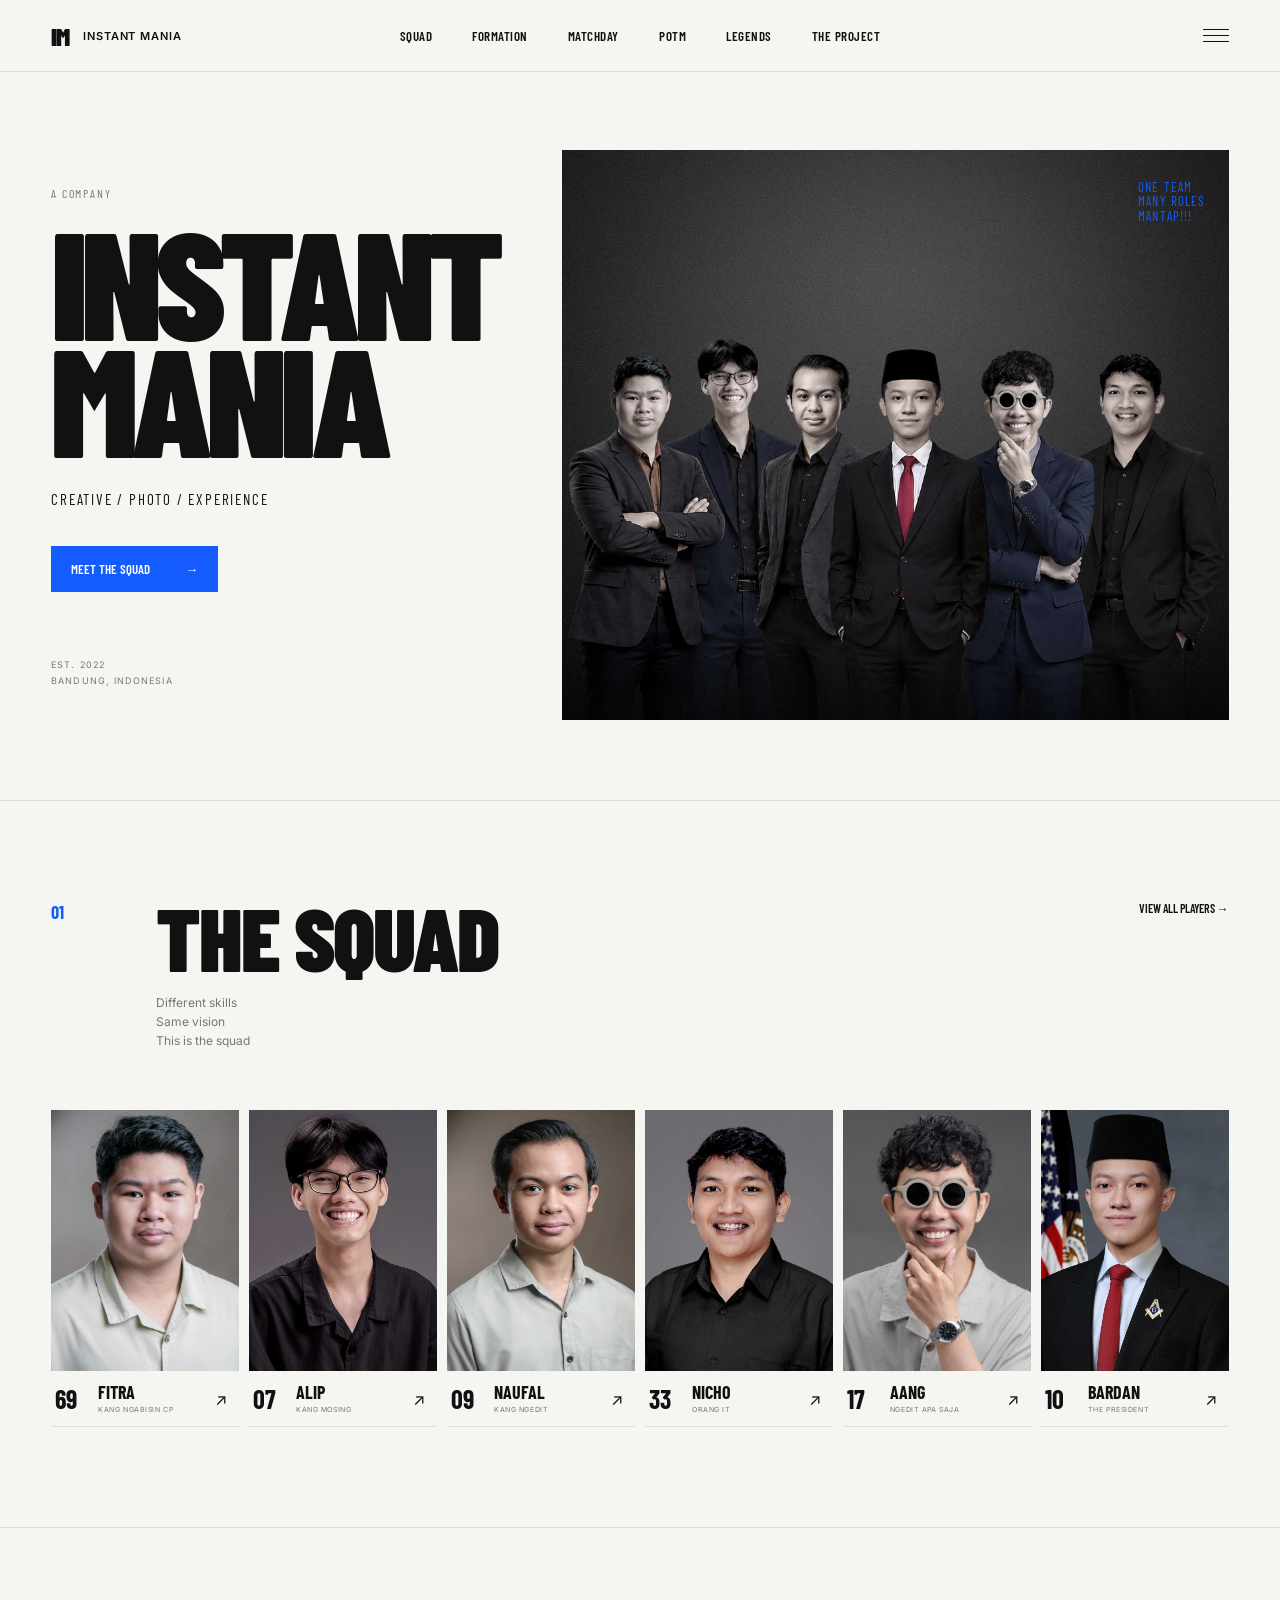
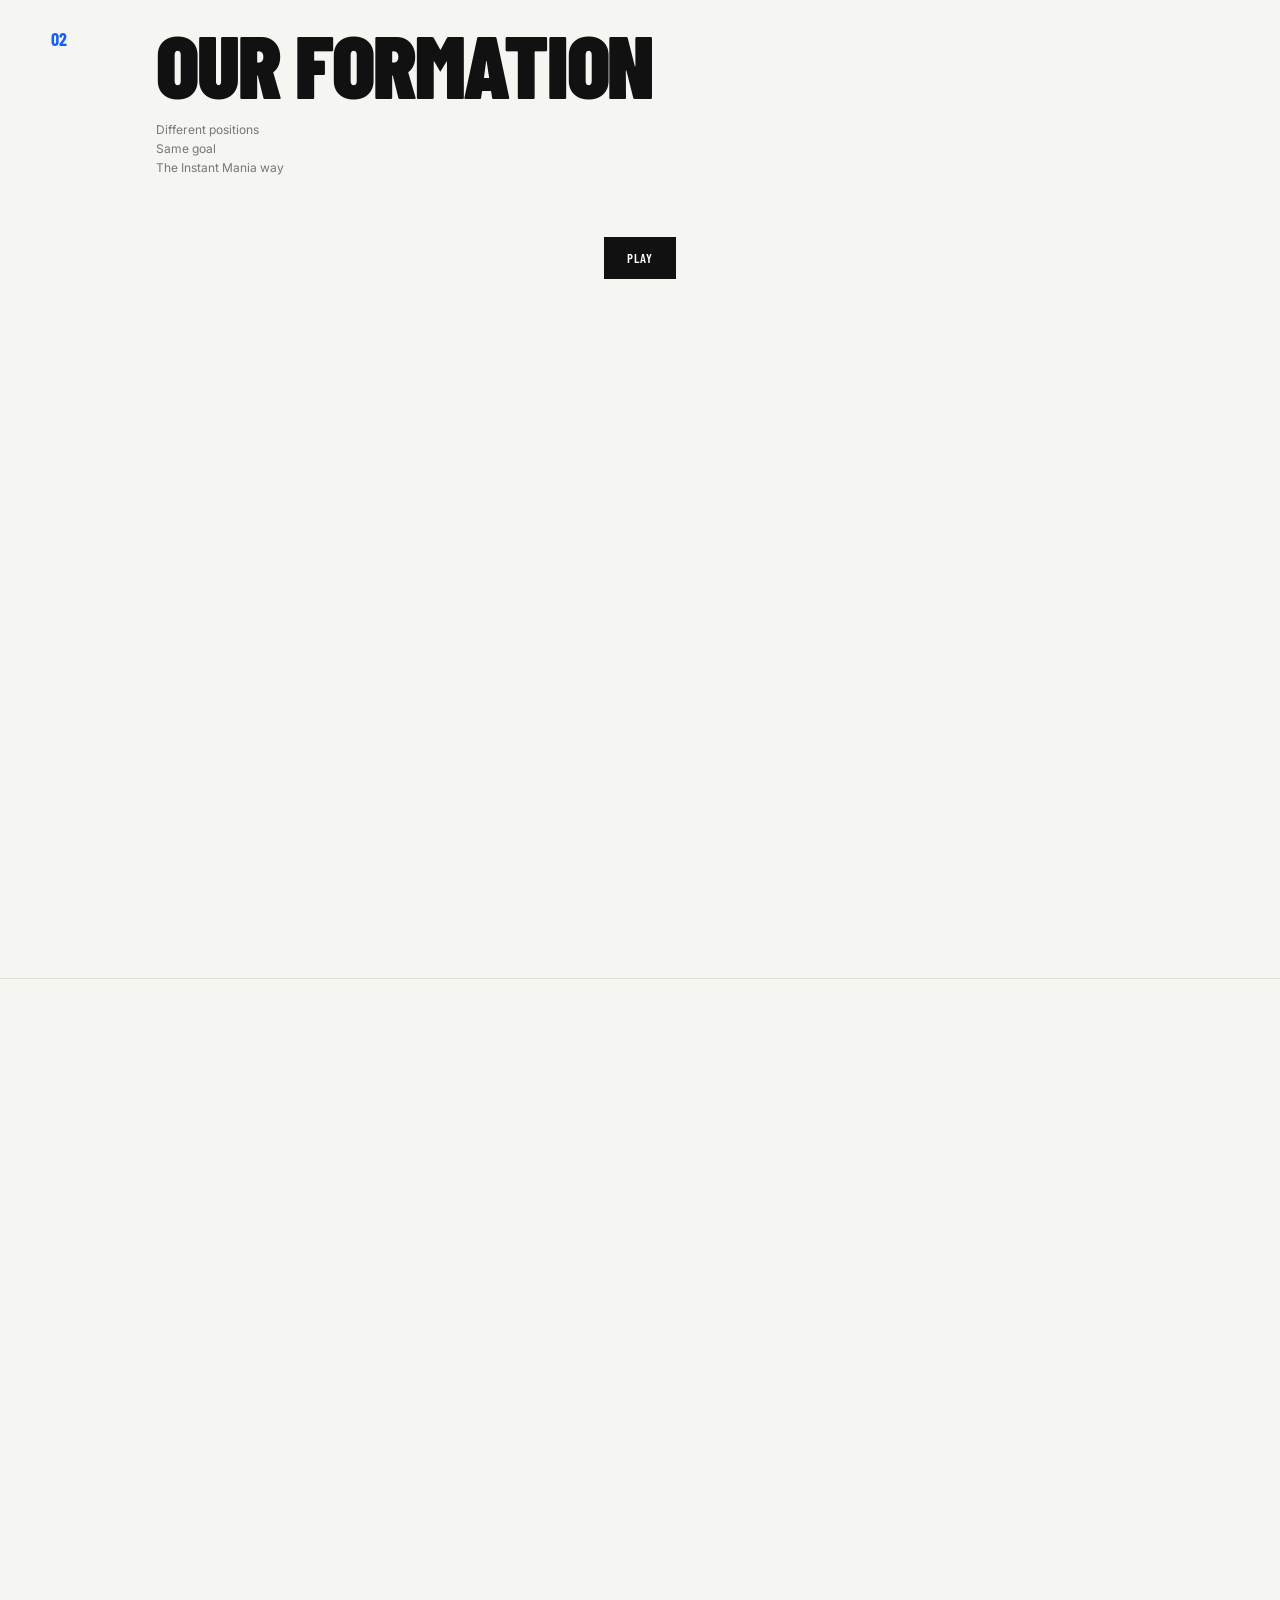
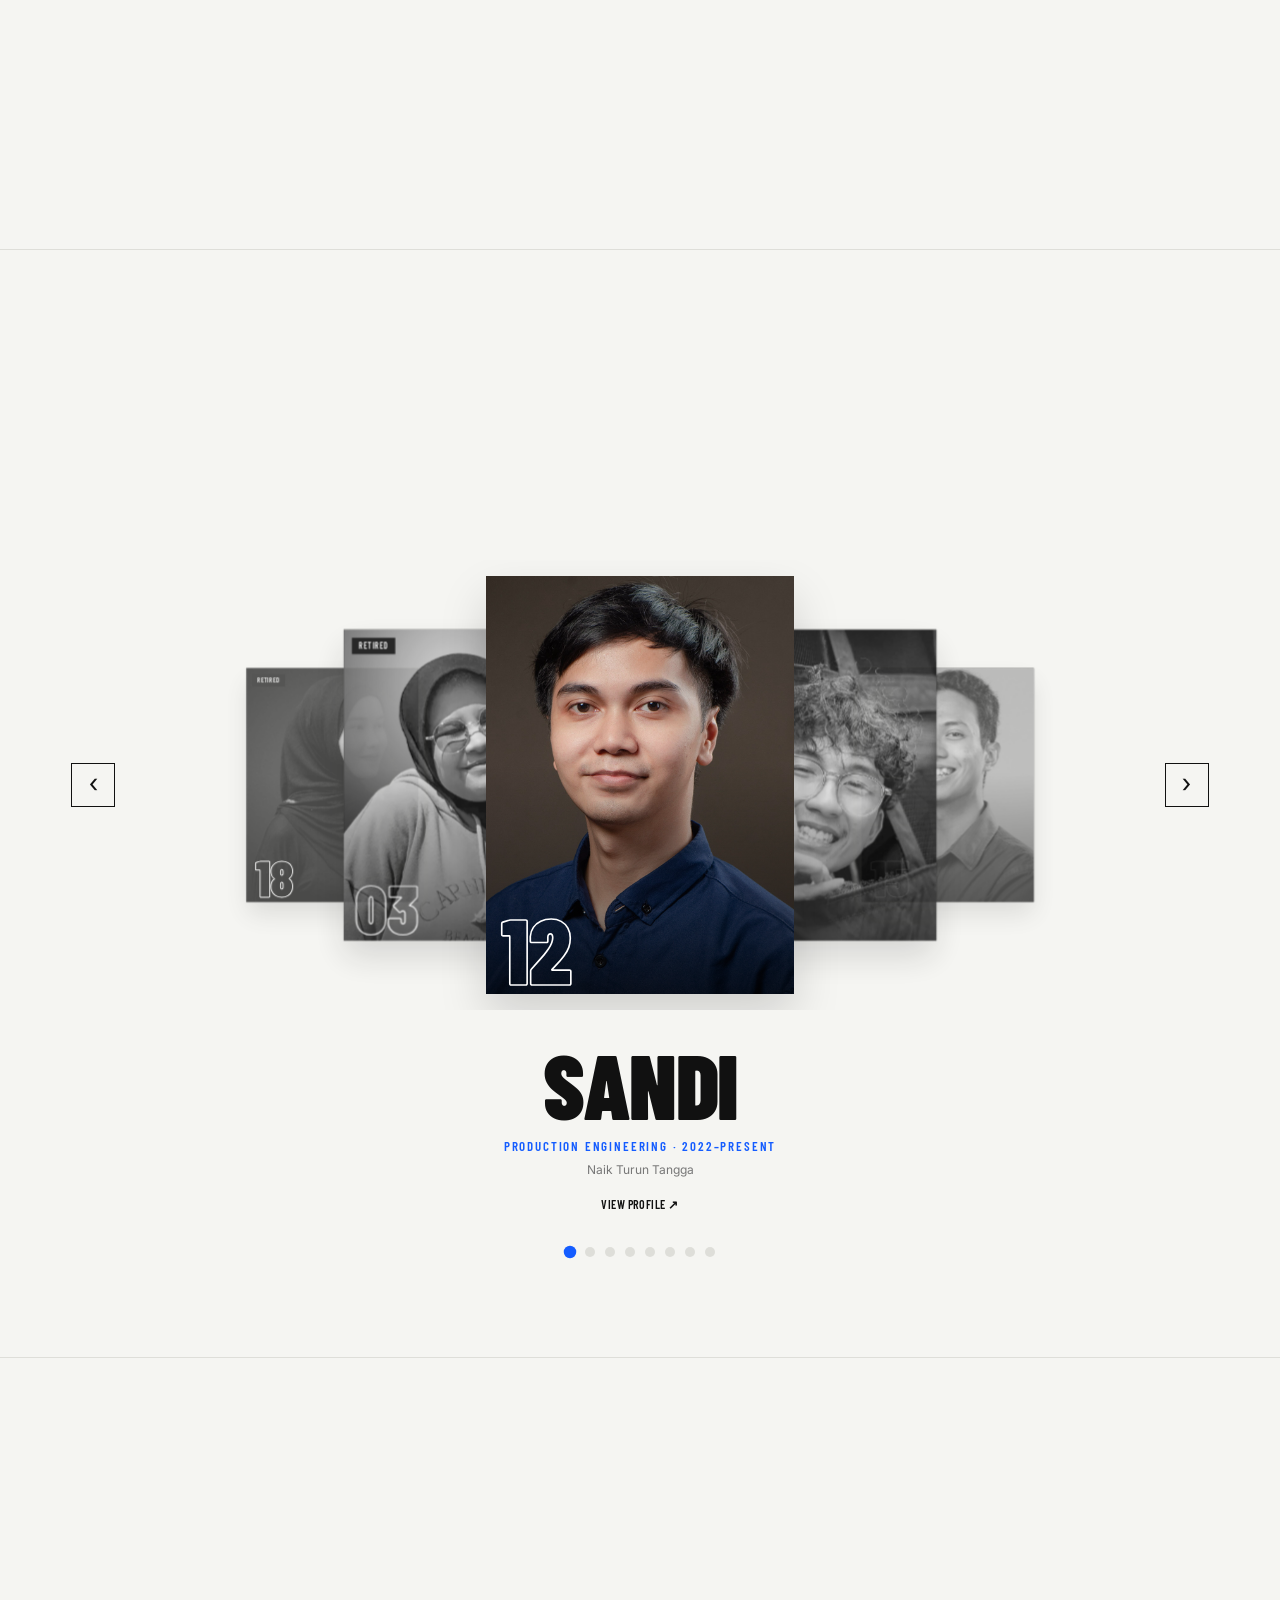
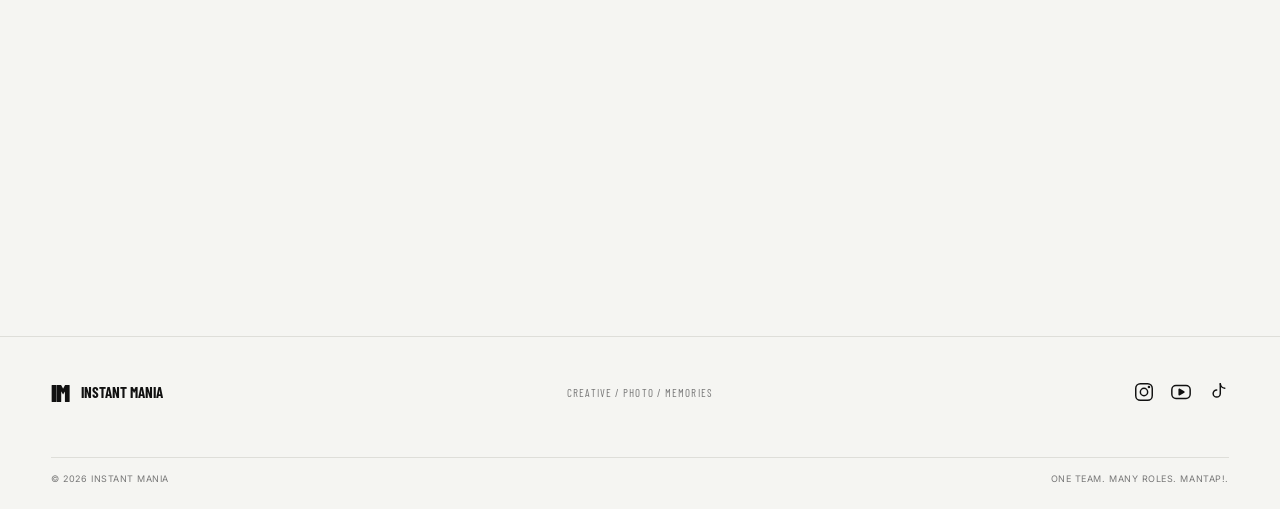
==== commit 677cbafe: "Update index.html" ====
--- a/index.html
+++ b/index.html
@@ -48,7 +48,7 @@
 <a href="#matchday">MATCHDAY</a>
 <a href="potm.html">POTM</a>
 <a href="#legends" id="legendsNav" hidden>LEGENDS</a>
-<a href="#story">THE STORY</a>
+<a href="#story">THE PROJECT</a>
 </nav>
 
 <div class="header-right">
@@ -529,7 +529,7 @@
 </div>
 
 <div>
-<h2>THE STORY</h2>
+<h2>THE PROJECT</h2>
 
 <p>
 From a small team<br>
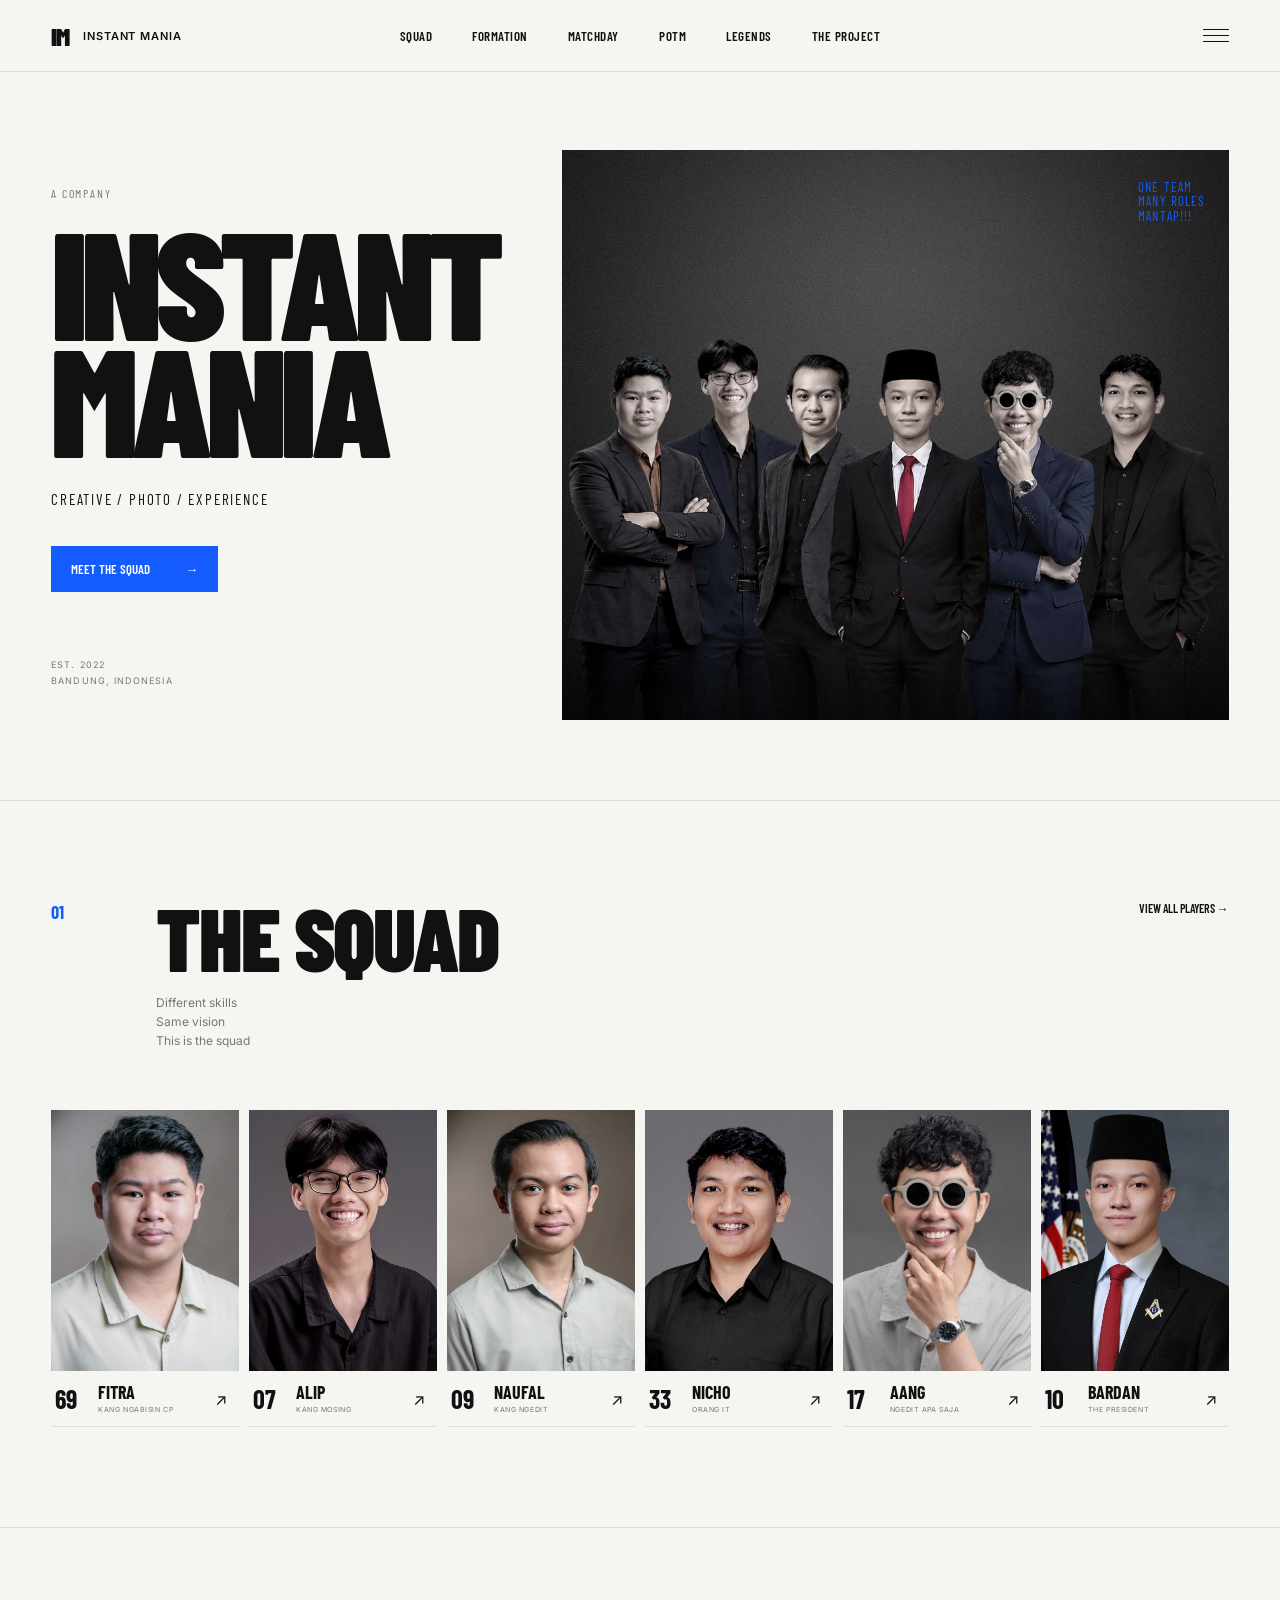
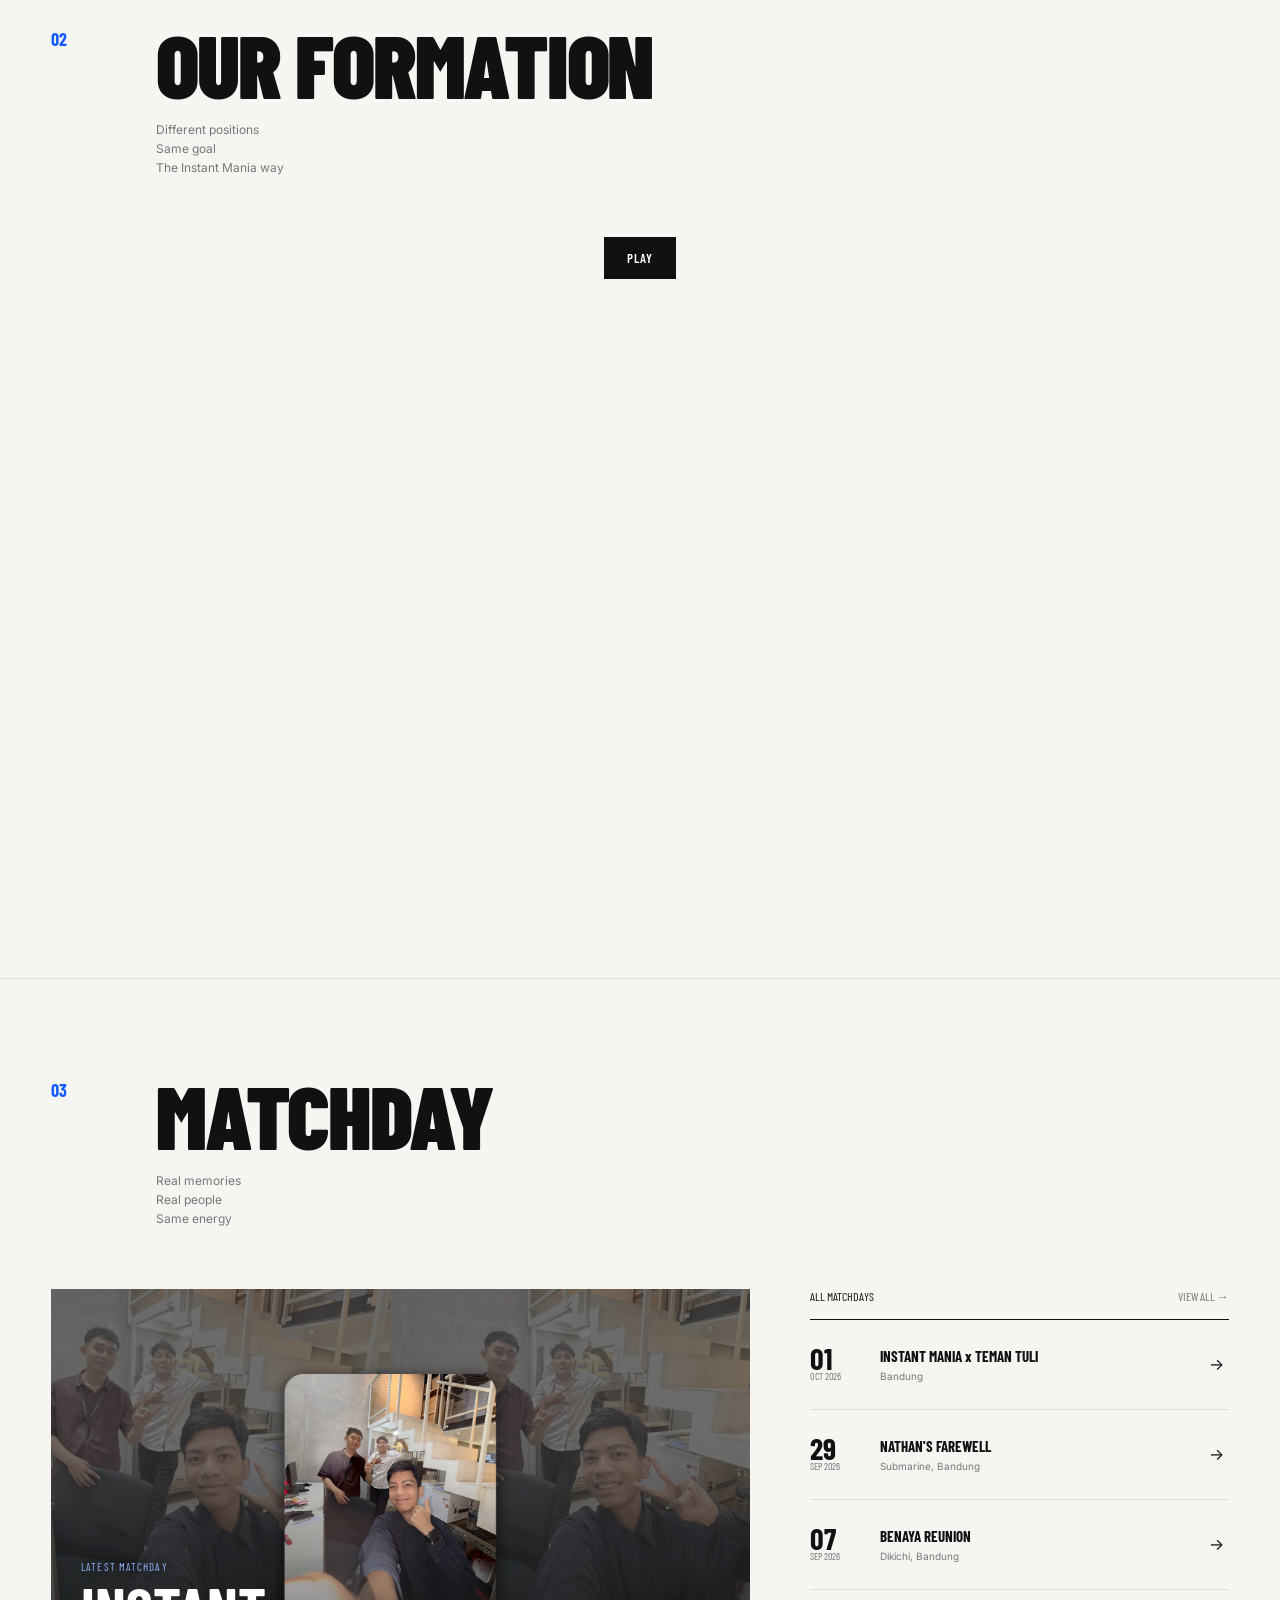
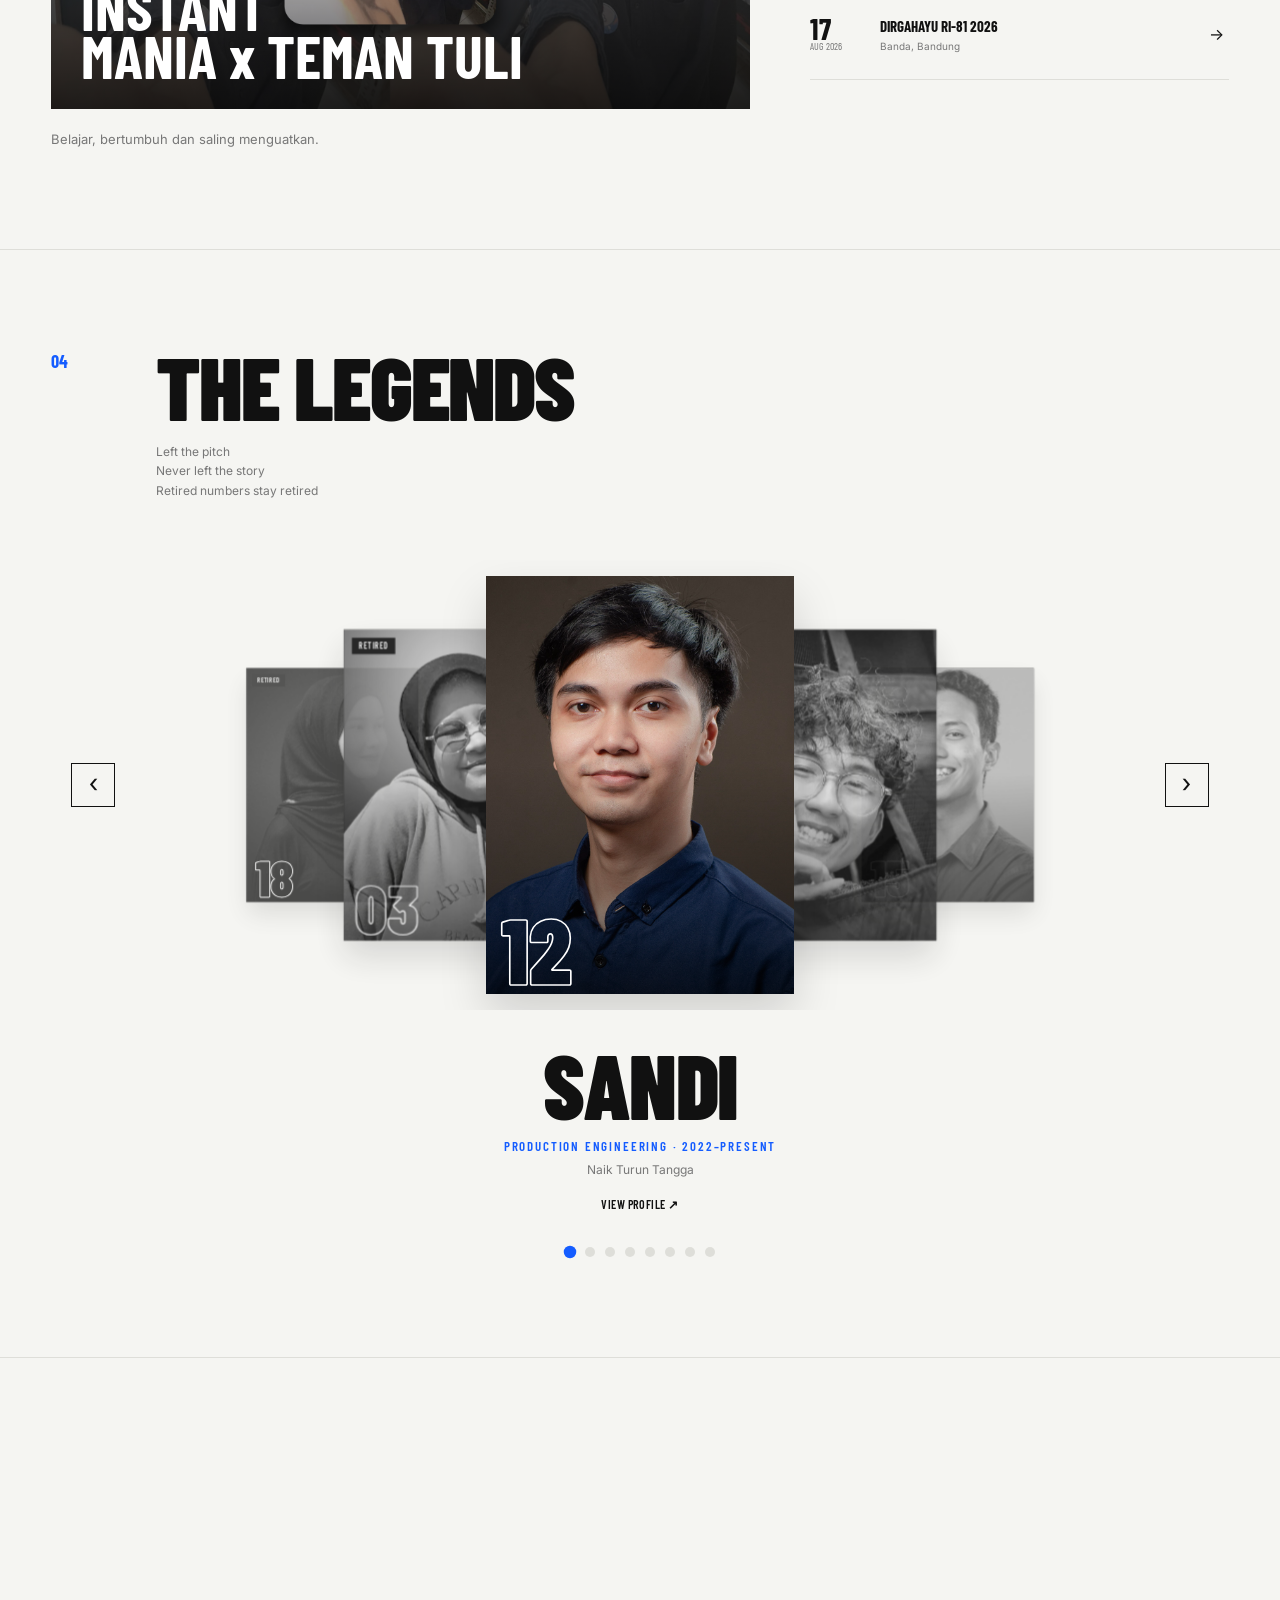
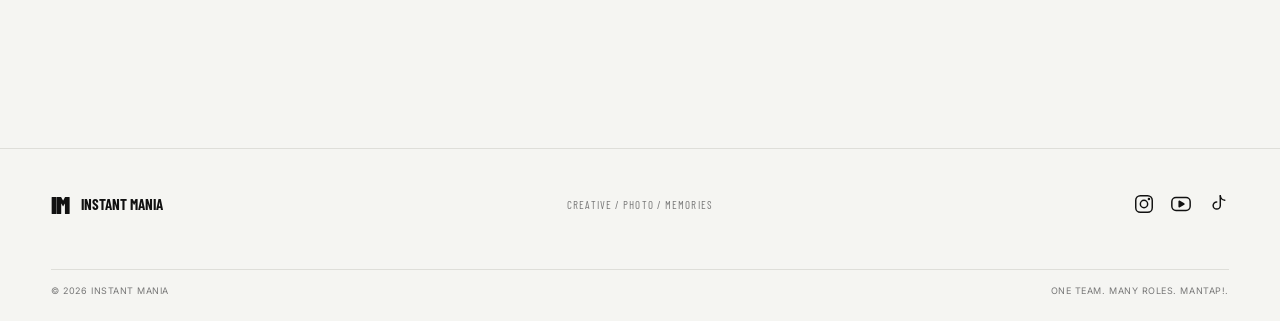
==== commit 70afaeb2: "Add projects section and related styles/scripts" ====
--- a/index.html
+++ b/index.html
@@ -27,6 +27,7 @@
 <link rel="stylesheet" href="room/matchday.css">   
 <link rel="stylesheet" href="room/formation.css">
 <link rel="stylesheet" href="room/pitch.css">
+<link rel="stylesheet" href="room/projects.css">
 </head>
 
 <body>
@@ -517,10 +518,10 @@
 
 
 <!-- =========================================
-    STORY
-========================================= -->
-
-<section class="section story-section" id="story">
+    PROJECT
+========================================= -->
+
+<section class="section project-section" id="projects">
 
 <div class="section-heading reveal">
 
@@ -540,86 +541,9 @@
 </div>
 
 
-<div class="timeline reveal">
-
-<div class="timeline-line"></div>
-
-
-<div class="timeline-item">
-
-<span class="timeline-year">
-2022
-</span>
-
-<span class="timeline-dot"></span>
-
-<div>
-<strong>THE BEGINNING</strong>
-<p>
-Instant Mania begins.
-</p>
-</div>
-
-</div>
-
-
-<div class="timeline-item">
-
-<span class="timeline-year">
-2023
-</span>
-
-<span class="timeline-dot"></span>
-
-<div>
-<strong>THE SQUAD GROWS</strong>
-<p>
-New people. New roles.
-</p>
-</div>
-
-</div>
-
-
-<div class="timeline-item">
-
-<span class="timeline-year">
-2024
-</span>
-
-<span class="timeline-dot"></span>
-
-<div>
-<strong>NEW CHALLENGES</strong>
-<p>
-More projects. Bigger dreams.
-</p>
-</div>
-
-</div>
-
-
-<div class="timeline-item">
-
-<span class="timeline-year">
-2026
-</span>
-
-<span class="timeline-dot"></span>
-
-<div>
-<strong>STILL PLAYING</strong>
-<p>
-Still creating.
-</p>
-</div>
-
-</div>
-
-</div>
+<div class="pj-grid reveal" id="projectList"></div>
 
 </section>
-
 </main>
 
 
@@ -810,5 +734,6 @@
    <script src="room/formation-ball.js"></script>
    <script src="room/formation-goal.js"></script>
    <script src="room/formation-bump.js"></script>
+   <script src="room/projects.js"></script>
 </body>
 </html>
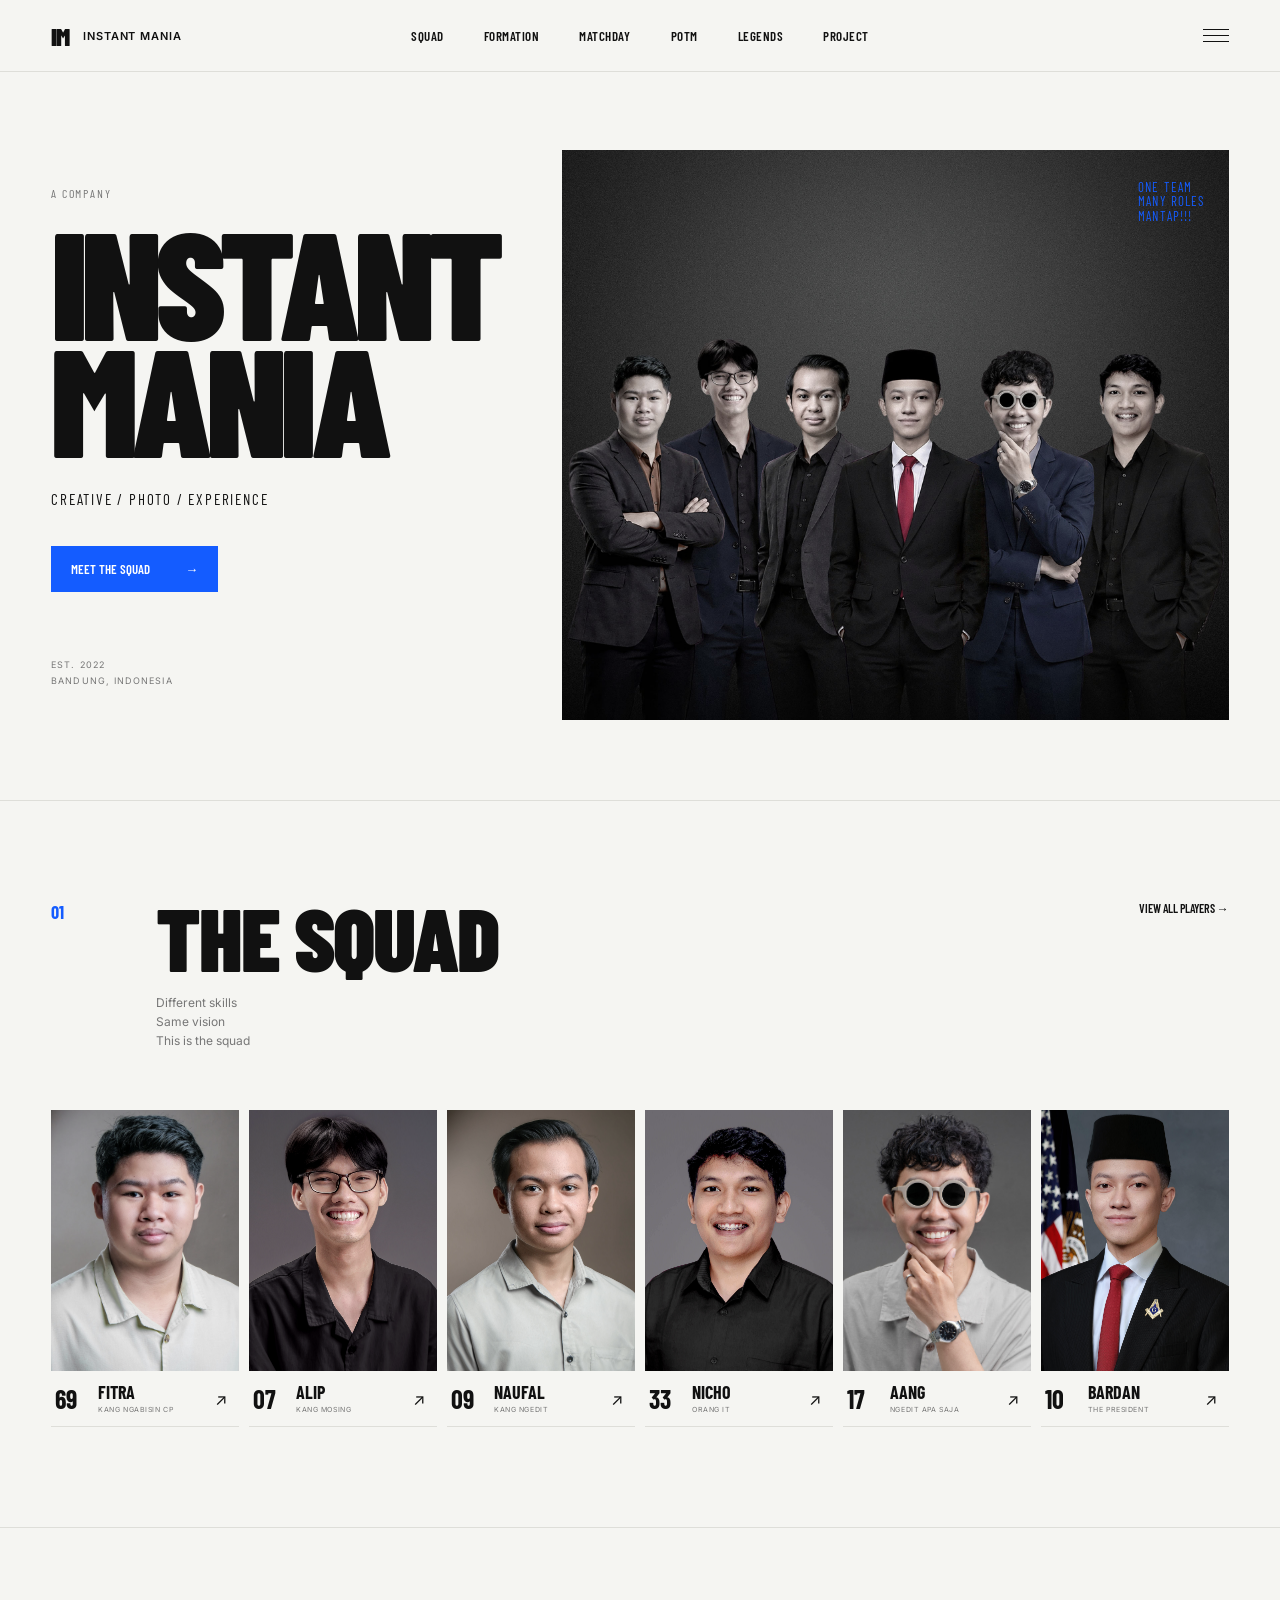
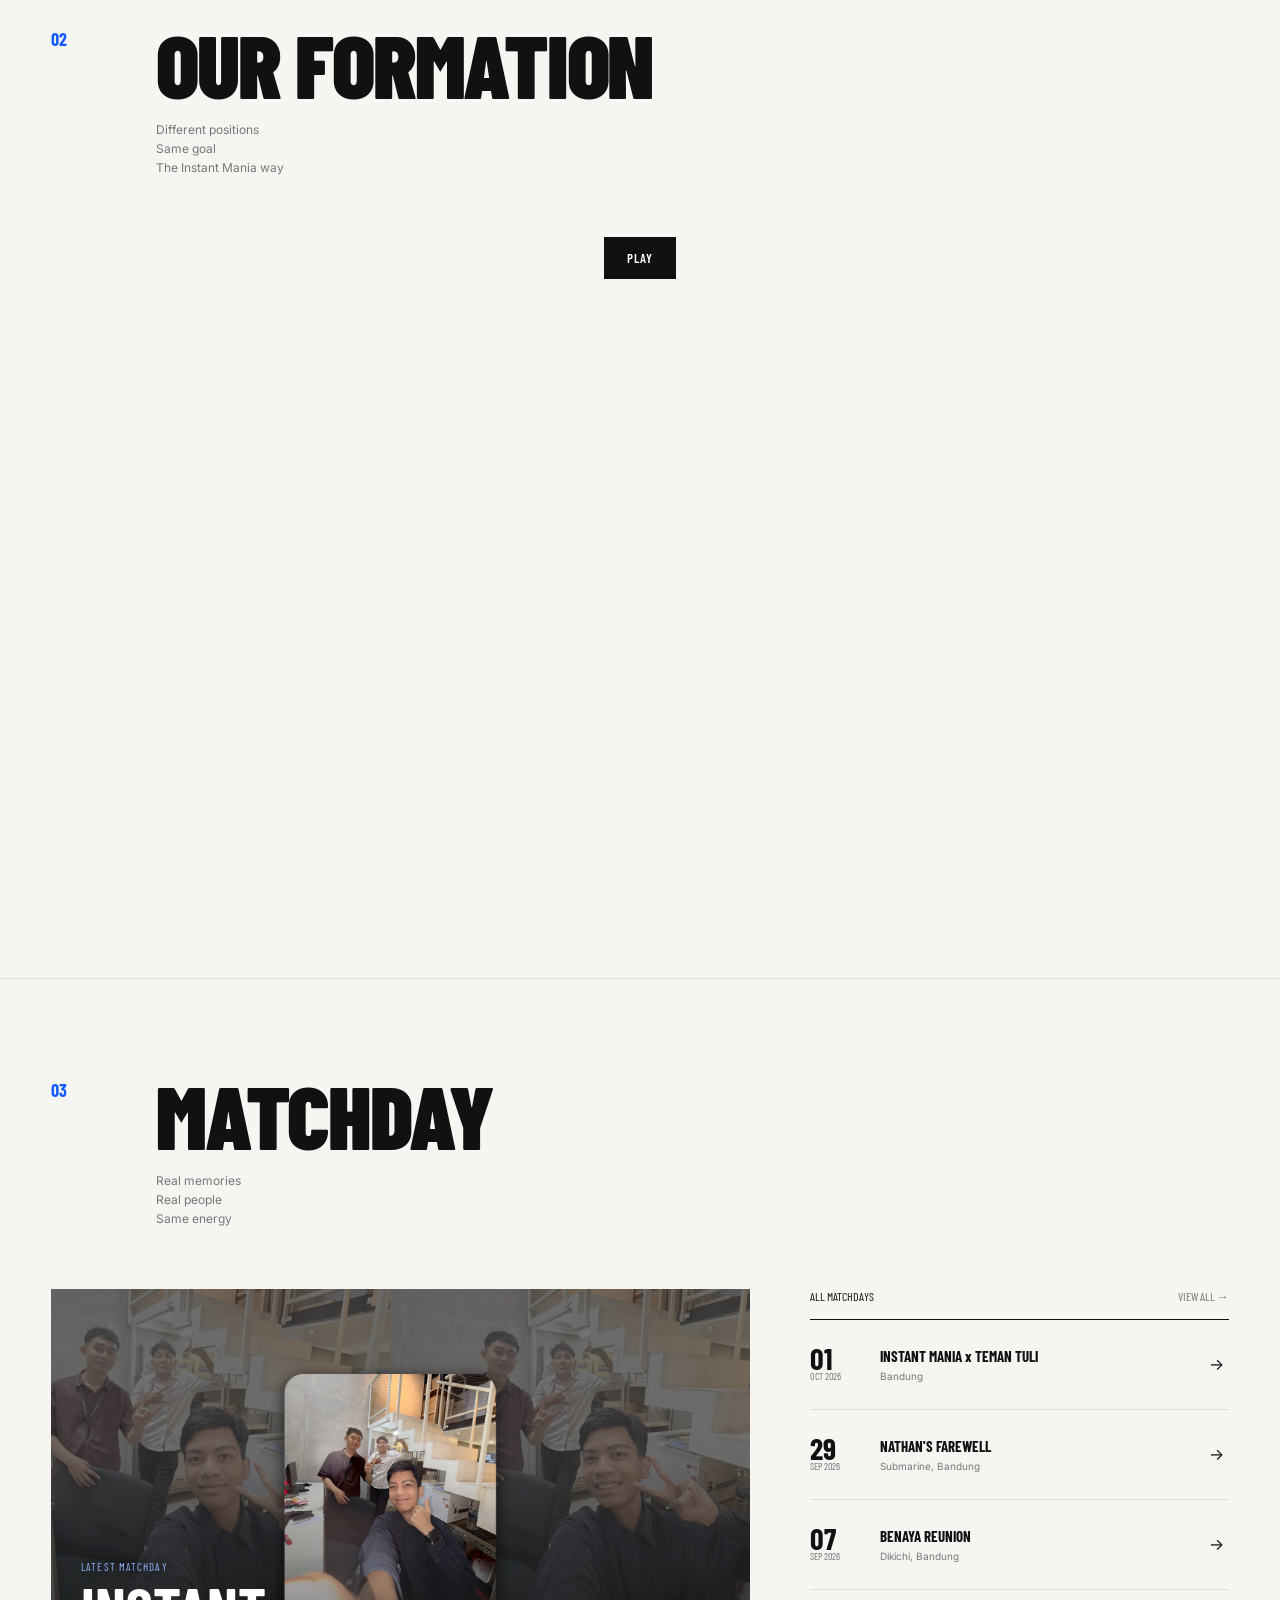
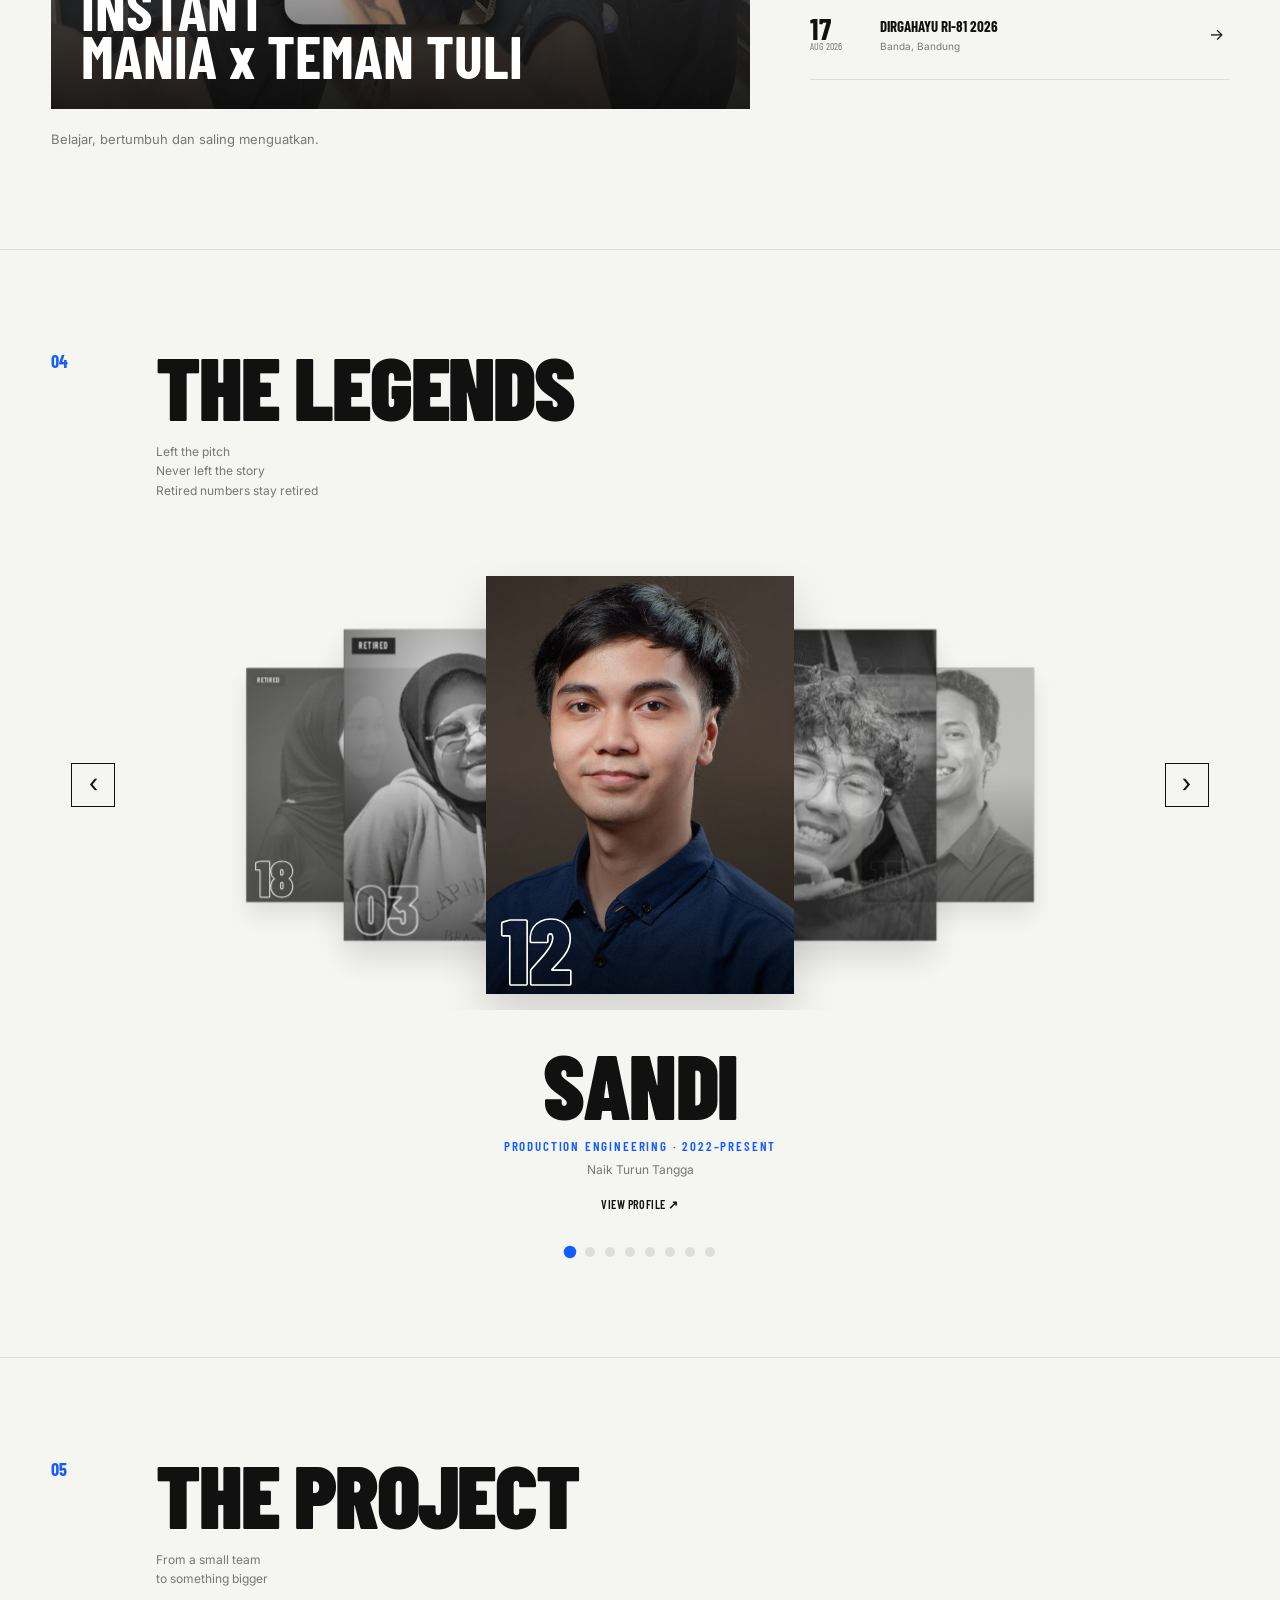
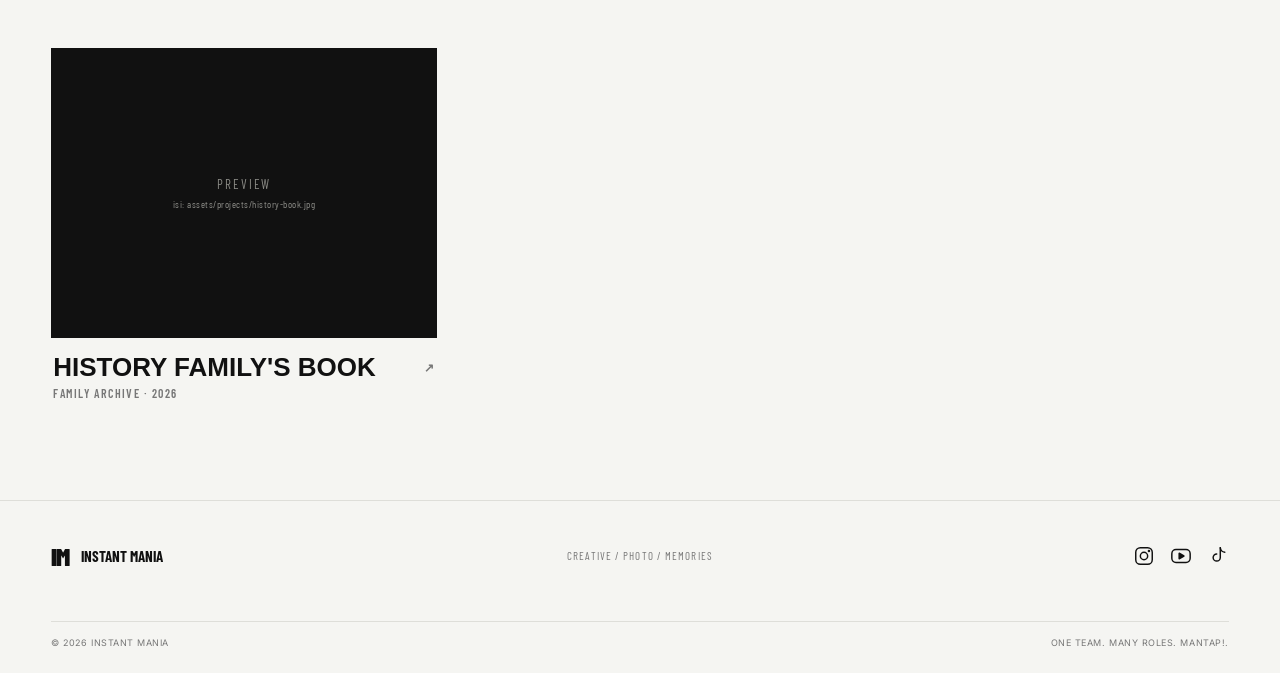
==== commit b92c3bc2: "Change link text from 'THE PROJECT' to 'PROJECT'" ====
--- a/index.html
+++ b/index.html
@@ -49,7 +49,7 @@
 <a href="#matchday">MATCHDAY</a>
 <a href="potm.html">POTM</a>
 <a href="#legends" id="legendsNav" hidden>LEGENDS</a>
-<a href="#story">THE PROJECT</a>
+<a href="#story">PROJECT</a>
 </nav>
 
 <div class="header-right">
--- a/room/projects.css
+++ b/room/projects.css
@@ -0,0 +1,237 @@
+/* =========================================
+   THE PROJECT — daftar project di index.html
+   Simpan sebagai: room/projects.css
+   Class diawali "pj-" agar tidak bentrok dengan style.css
+========================================= */
+
+.pj-grid {
+
+    display: grid;
+
+    grid-template-columns: repeat(auto-fill, minmax(300px, 1fr));
+
+    gap: 10px;
+
+}
+
+
+.pj-card {
+
+    display: block;
+
+    color: inherit;
+
+    text-decoration: none;
+
+}
+
+
+/* ---------- preview ---------- */
+
+.pj-thumb {
+
+    position: relative;
+
+    aspect-ratio: 4 / 3;          /* ubah rasio preview di sini */
+
+    overflow: hidden;
+
+    background: #111;
+
+}
+
+
+.pj-thumb img {
+
+    position: absolute;
+
+    inset: 0;
+
+    width: 100%;
+
+    height: 100%;
+
+    object-fit: cover;
+
+    transition: transform .6s ease;
+
+}
+
+
+.pj-card:hover .pj-thumb img,
+.pj-card:focus-visible .pj-thumb img {
+
+    transform: scale(1.04);
+
+}
+
+
+/* tampil selama gambar preview belum ada */
+.pj-fallback {
+
+    position: absolute;
+
+    inset: 0;
+
+    display: flex;
+
+    flex-direction: column;
+
+    align-items: center;
+
+    justify-content: center;
+
+    gap: 6px;
+
+    text-align: center;
+
+    font-family: var(--heading, 'Barlow Condensed', sans-serif);
+
+    font-size: 13px;
+
+    letter-spacing: .15em;
+
+    color: #8a8a85;
+
+}
+
+
+.pj-fallback small {
+
+    padding: 0 12px;
+
+    font-size: 10px;
+
+    letter-spacing: .05em;
+
+    word-break: break-all;
+
+}
+
+
+/* ---------- nama project ---------- */
+
+.pj-info {
+
+    display: flex;
+
+    align-items: flex-start;
+
+    justify-content: space-between;
+
+    gap: 16px;
+
+    padding: 16px 2px 0;
+
+}
+
+
+.pj-info h3 {
+
+    font-family: var(--heading, 'Barlow Condensed', sans-serif);
+
+    font-size: 26px;
+
+    line-height: 1;
+
+    font-weight: 800;
+
+    text-transform: uppercase;
+
+    transition: color .25s ease;
+
+}
+
+
+.pj-info span {
+
+    display: block;
+
+    margin-top: 6px;
+
+    font-family: var(--heading, 'Barlow Condensed', sans-serif);
+
+    font-size: 12px;
+
+    font-weight: 600;
+
+    letter-spacing: .12em;
+
+    color: var(--gray, #6b6b68);
+
+}
+
+
+.pj-arrow {
+
+    font-size: 20px;
+
+    transition: transform .25s ease, color .25s ease;
+
+}
+
+
+.pj-card:hover h3,
+.pj-card:hover .pj-arrow,
+.pj-card:focus-visible h3,
+.pj-card:focus-visible .pj-arrow {
+
+    color: var(--blue, #1f4fff);
+
+}
+
+
+.pj-card:hover .pj-arrow {
+
+    transform: translate(3px, -3px);
+
+}
+
+
+.pj-card:focus-visible {
+
+    outline: 2px solid var(--blue, #1f4fff);
+
+    outline-offset: 4px;
+
+}
+
+
+/* project yang belum punya halaman */
+.pj-card.soon {
+
+    pointer-events: none;
+
+    opacity: .6;
+
+}
+
+
+.pj-empty {
+
+    padding: 60px 0;
+
+    border-top: 1px solid var(--black, #111);
+
+    color: var(--gray, #6b6b68);
+
+    font-size: 13px;
+
+}
+
+
+@media (max-width: 600px) {
+
+    .pj-grid {
+
+        grid-template-columns: minmax(0, 1fr);
+
+    }
+
+    .pj-info h3 {
+
+        font-size: 22px;
+
+    }
+
+}
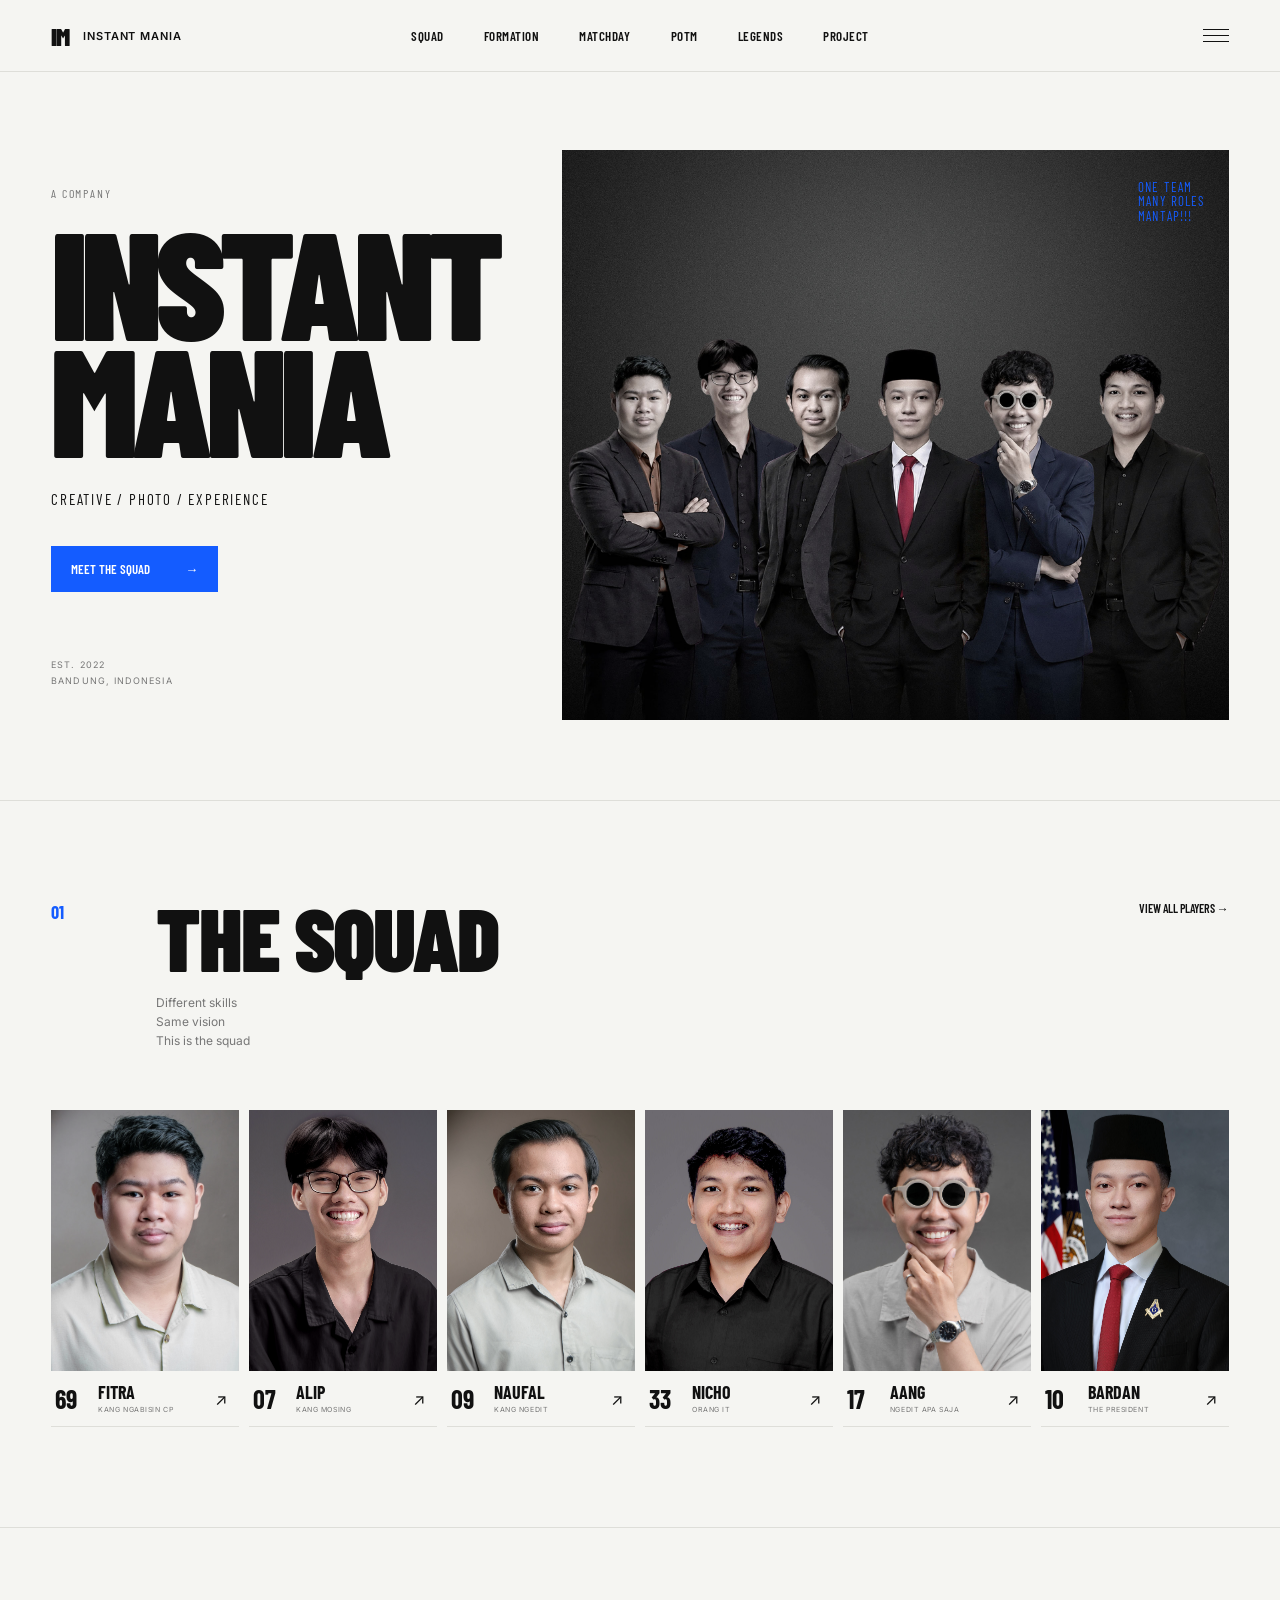
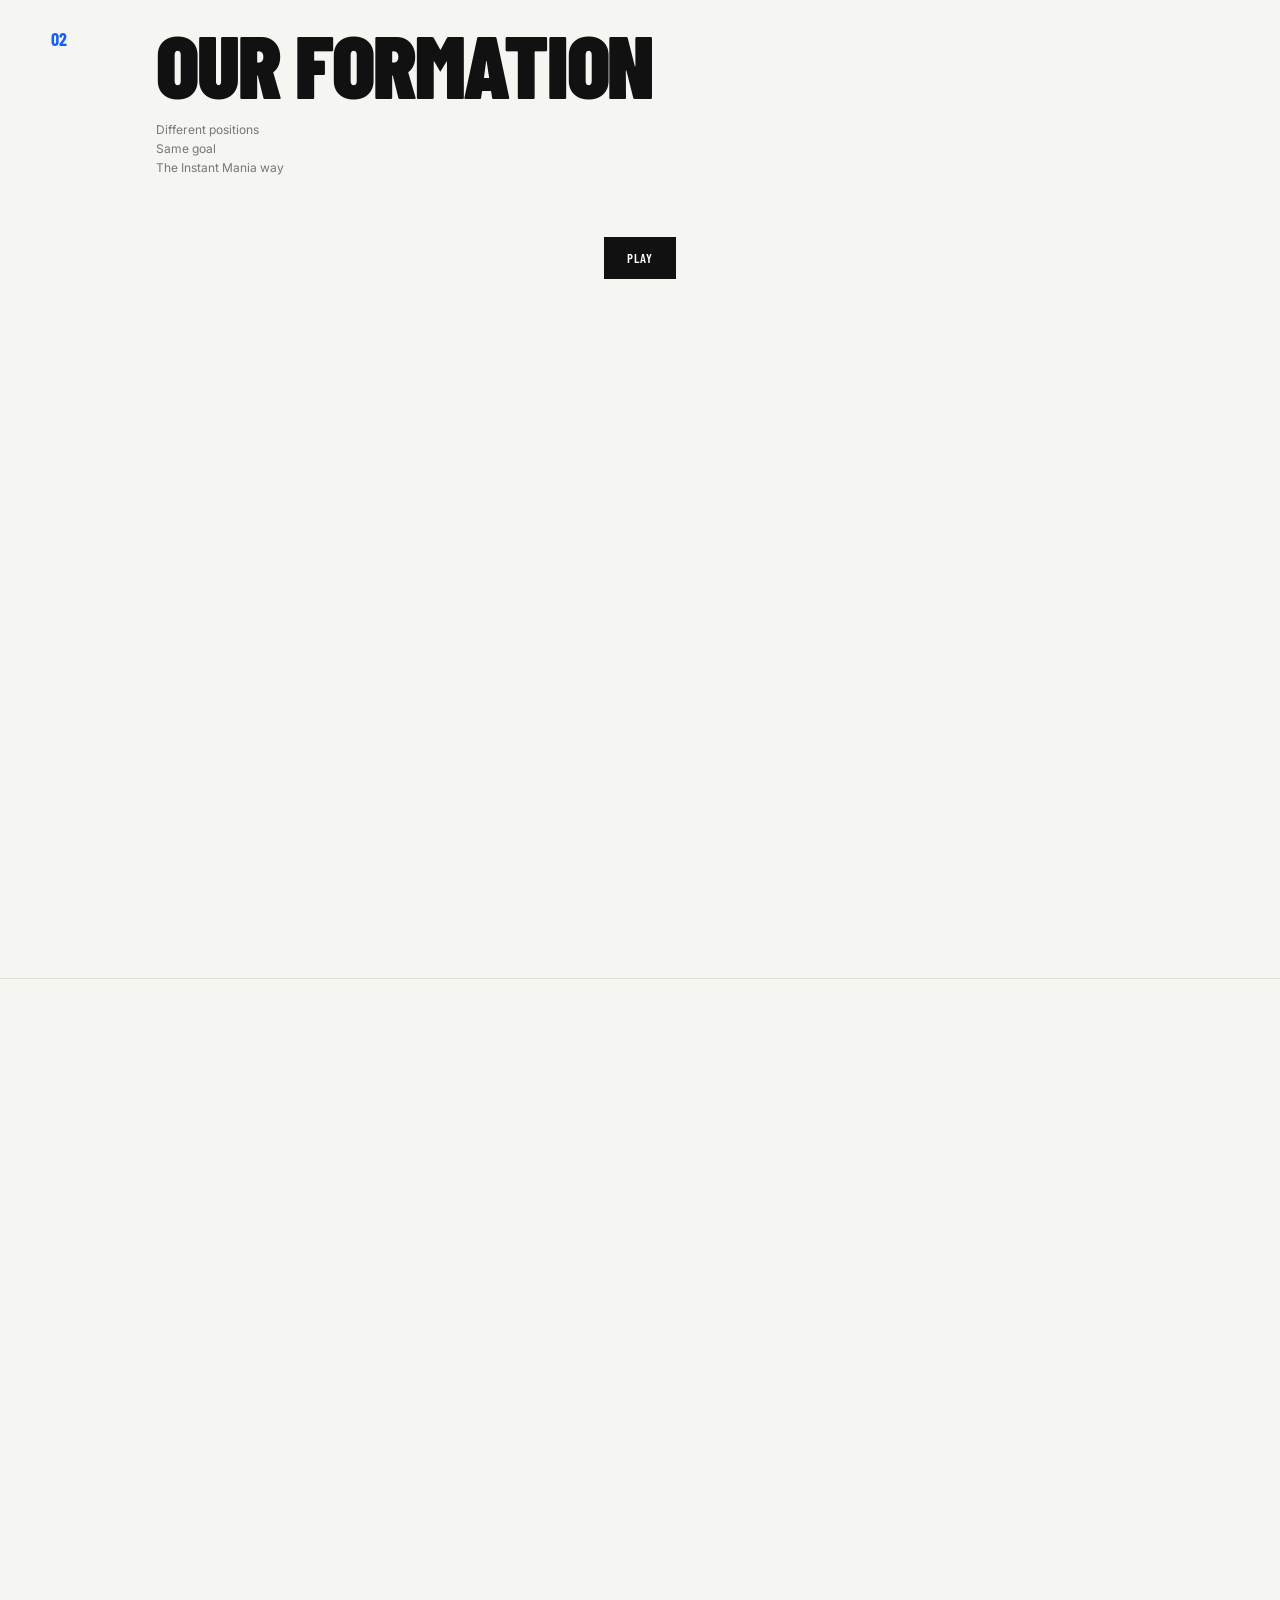
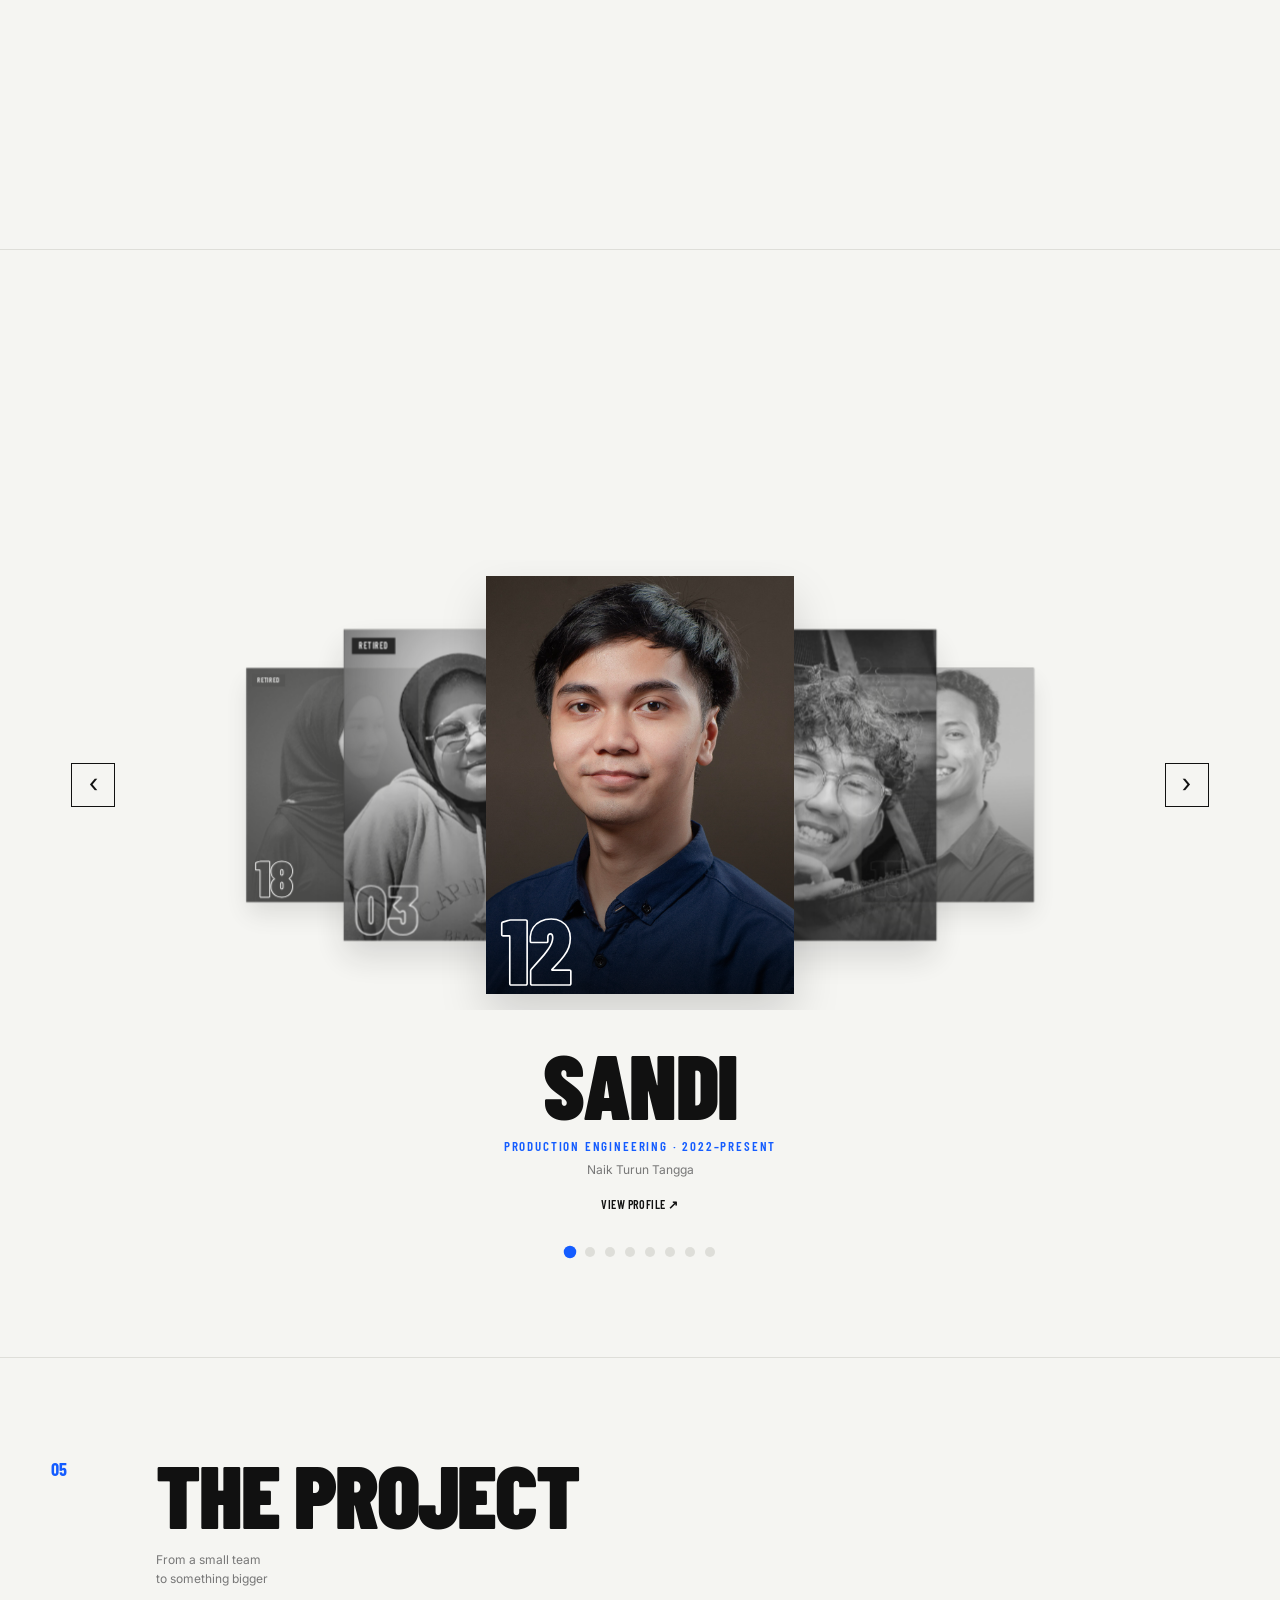
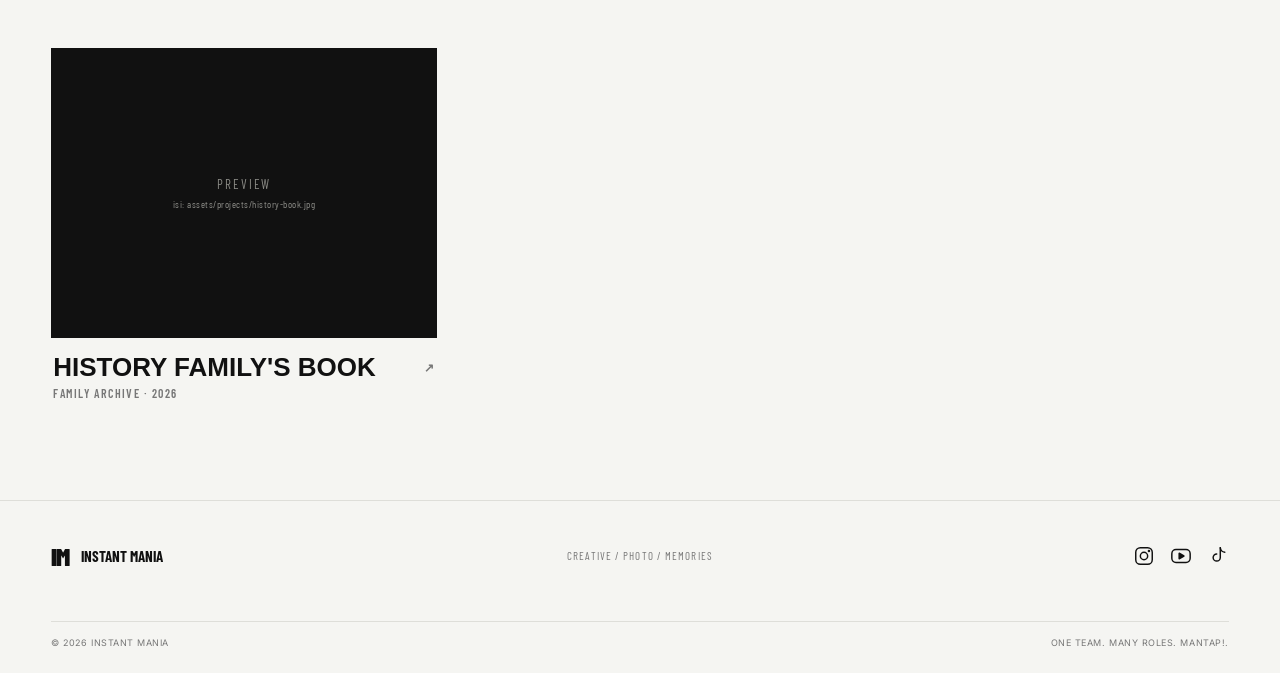
==== commit 8c680843: "Rename link from 'PROJECT' to 'PROJECTS'" ====
--- a/index.html
+++ b/index.html
@@ -49,7 +49,7 @@
 <a href="#matchday">MATCHDAY</a>
 <a href="potm.html">POTM</a>
 <a href="#legends" id="legendsNav" hidden>LEGENDS</a>
-<a href="#story">PROJECT</a>
+<a href="#projects">PROJECT</a>
 </nav>
 
 <div class="header-right">
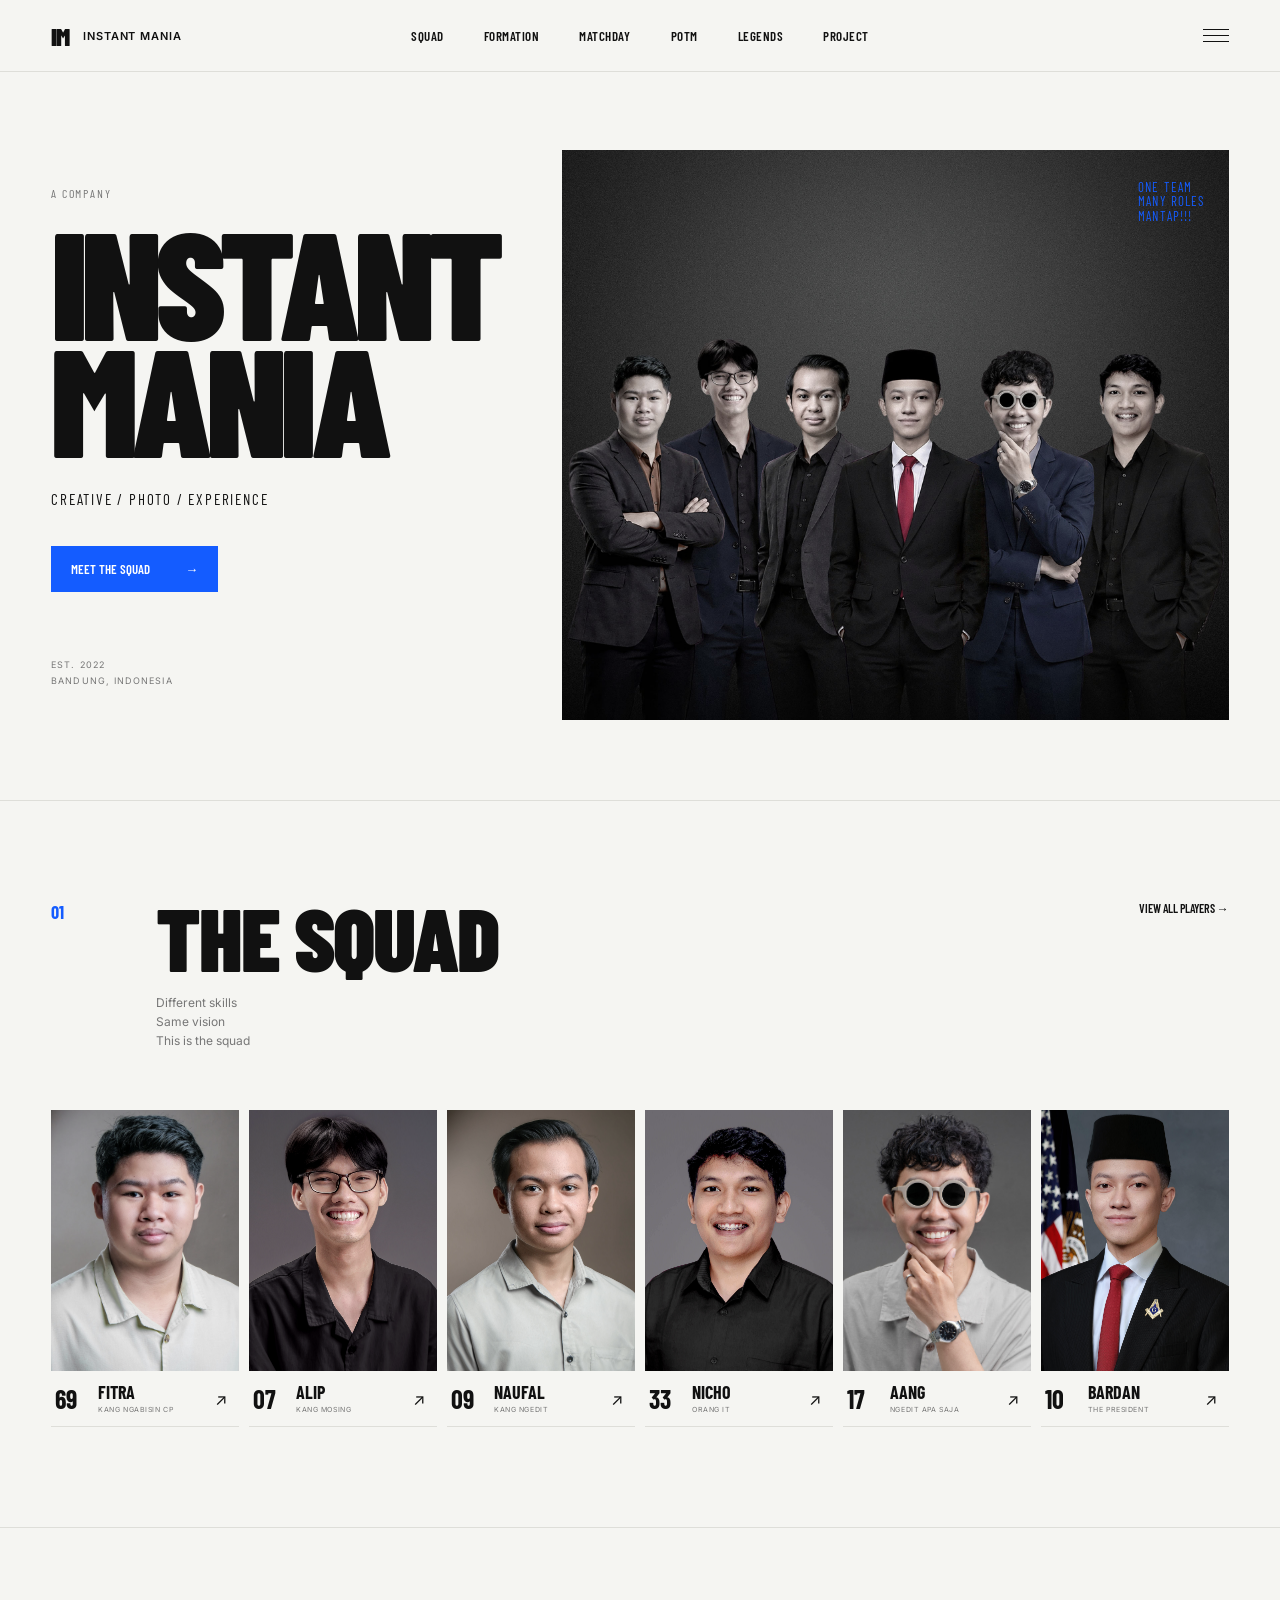
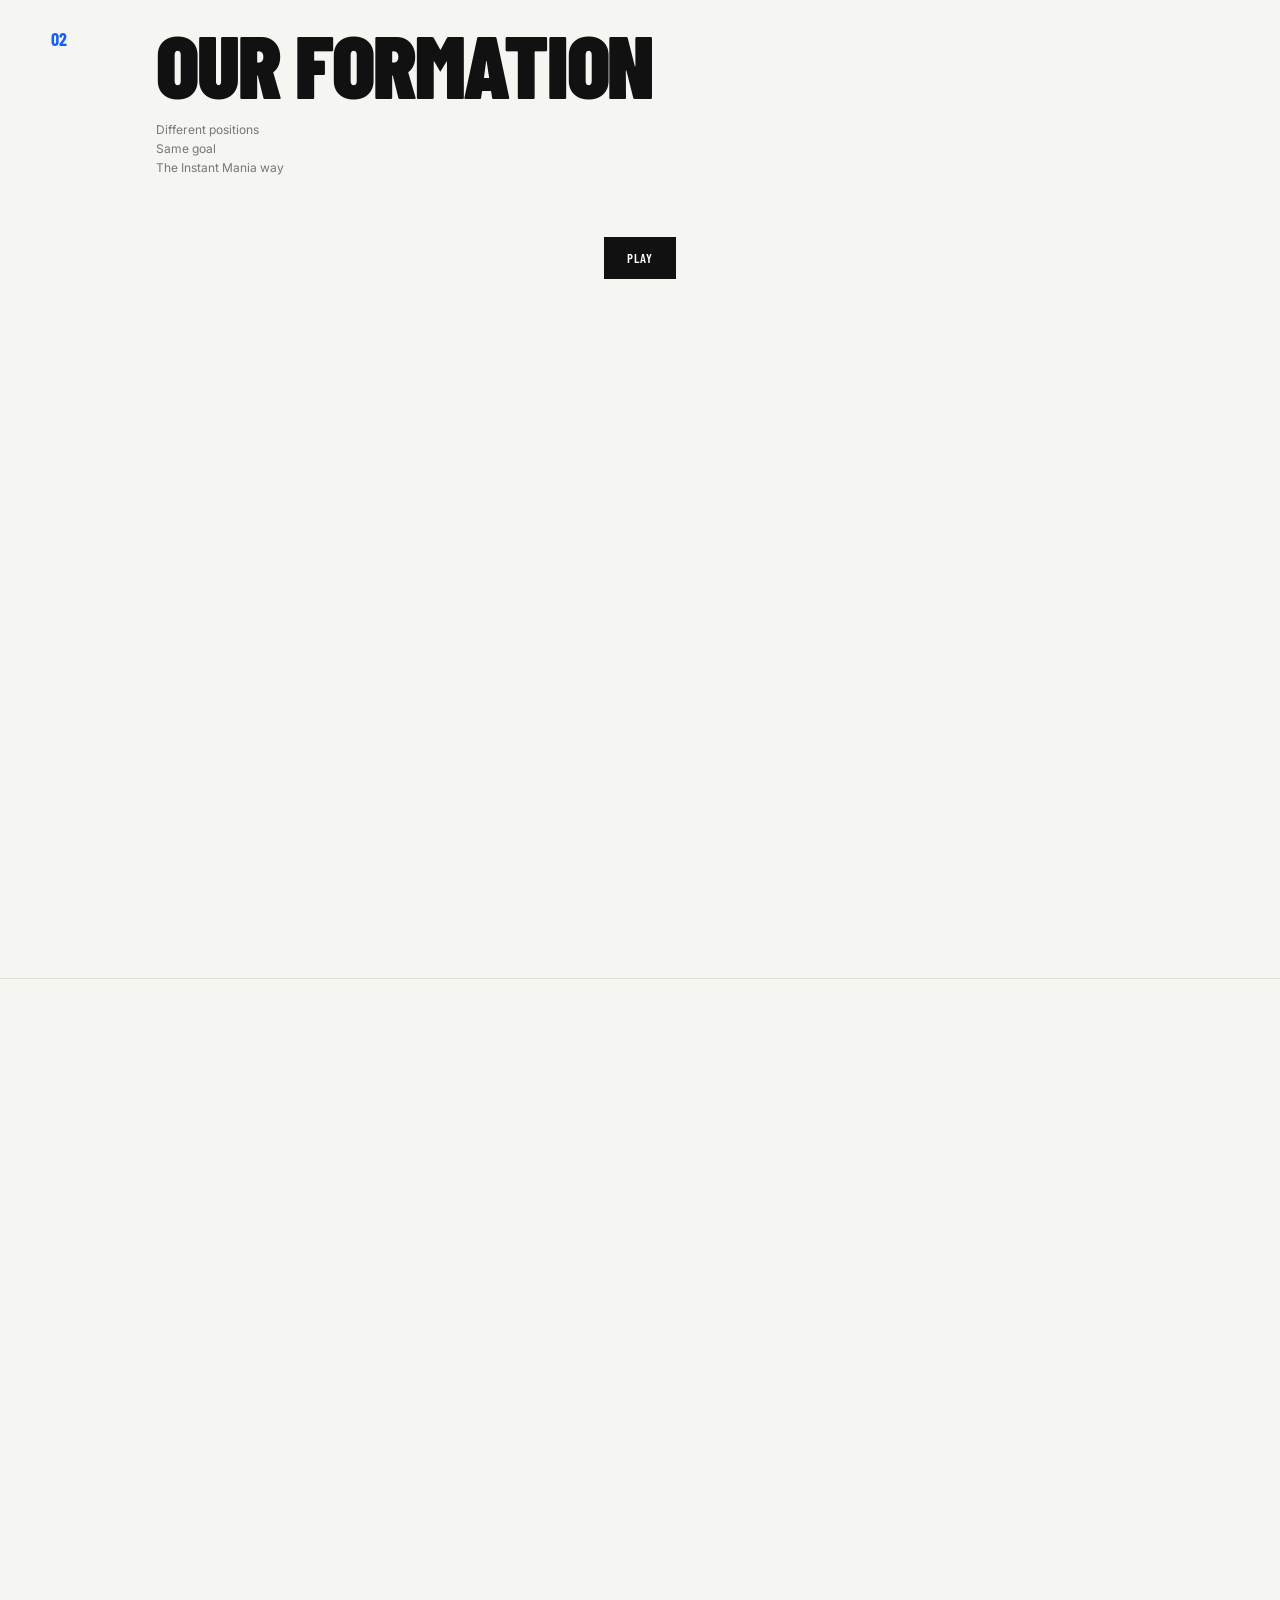
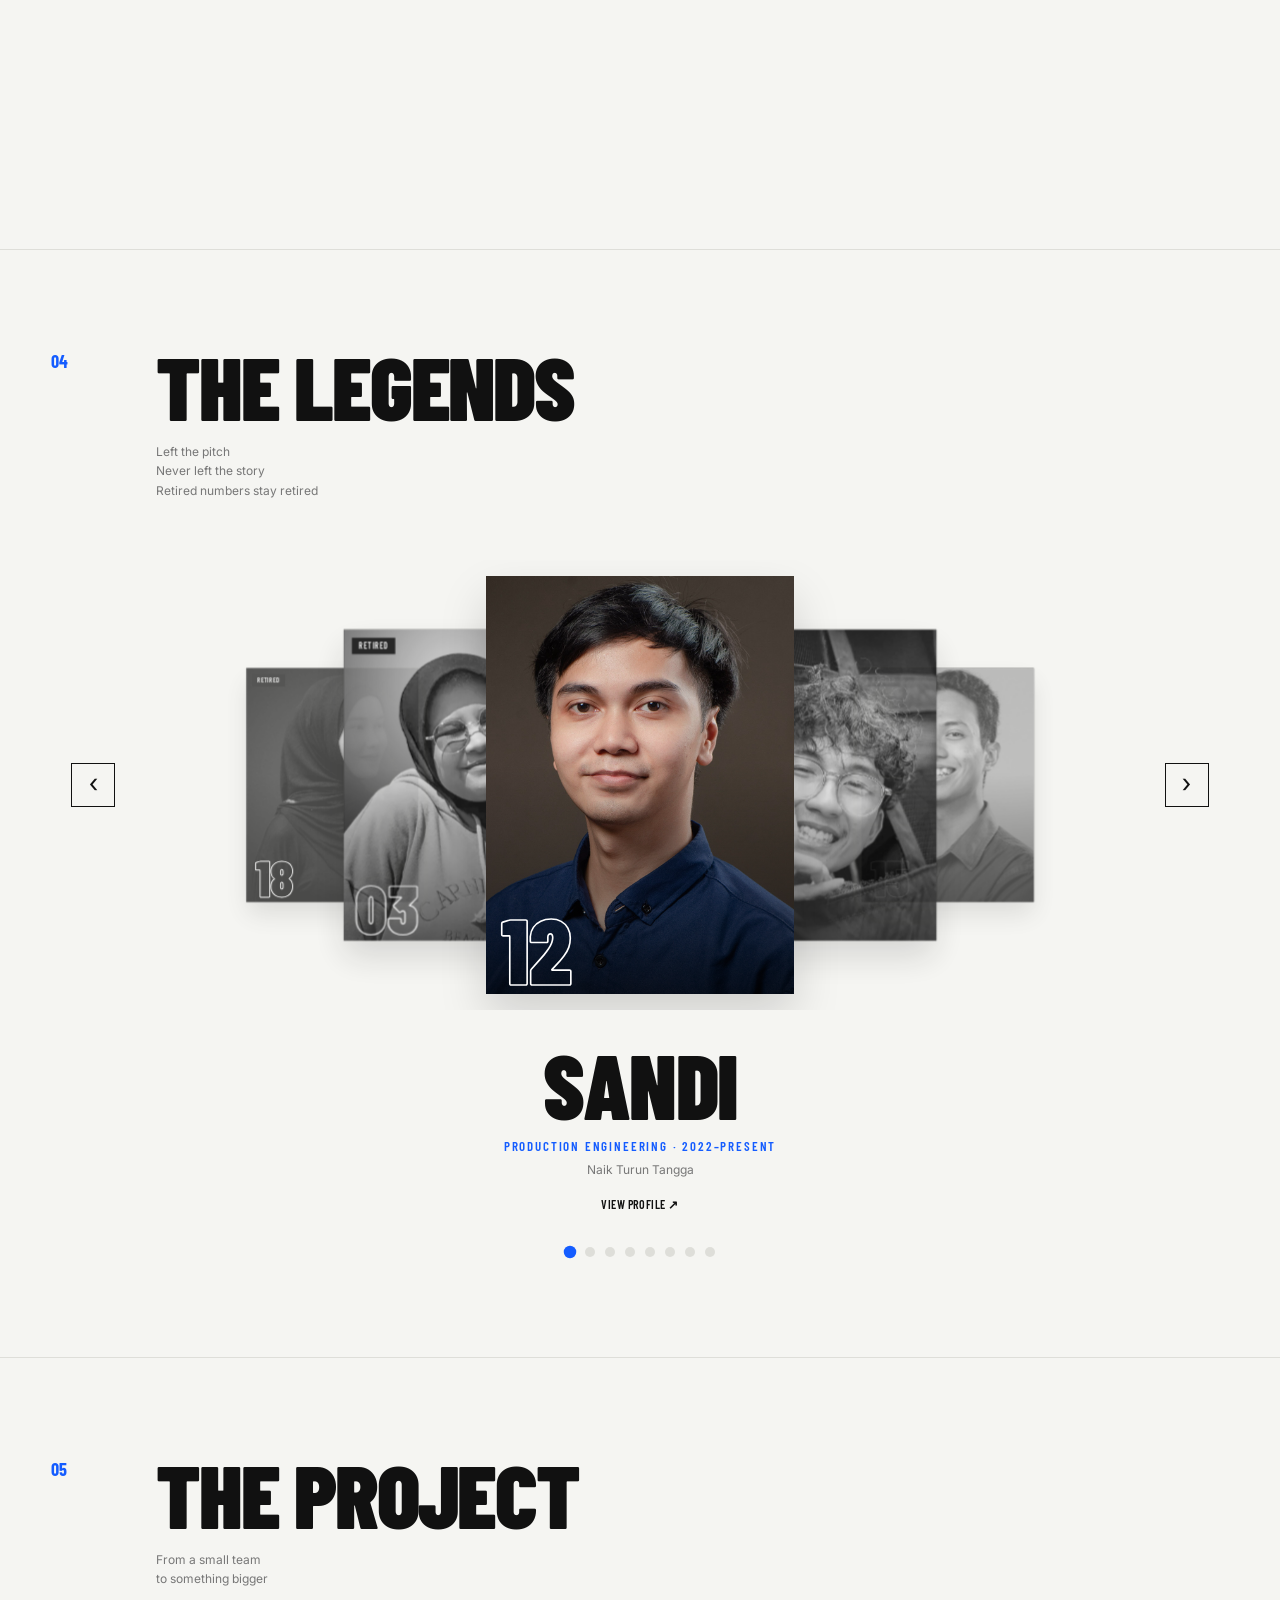
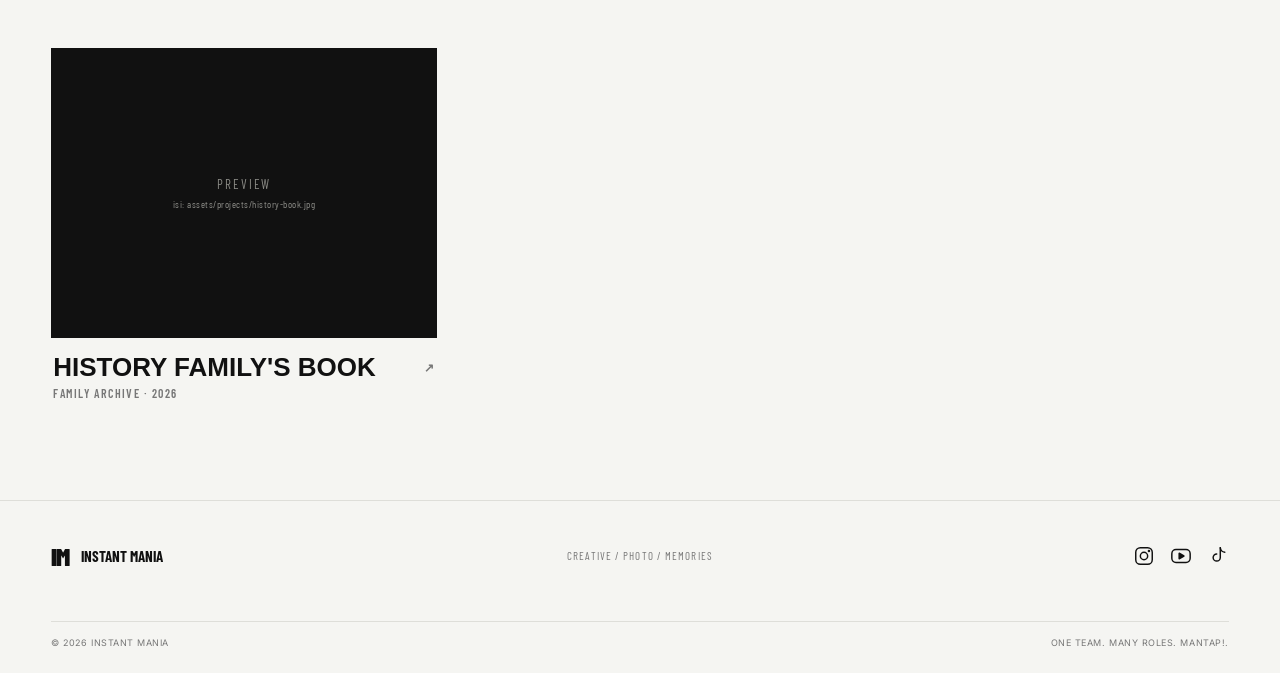
==== commit 273f1a7b: "Add matchdays-auto.js script to index.html" ====
--- a/index.html
+++ b/index.html
@@ -728,6 +728,7 @@
 
 
    <script src="room/data.js"></script>
+   <script src="room/matchdays-auto.js"></script>
    <script src="room/script.js"></script>
    <script src="room/lightbox.js"></script>
    <script src="room/formation.js"></script>
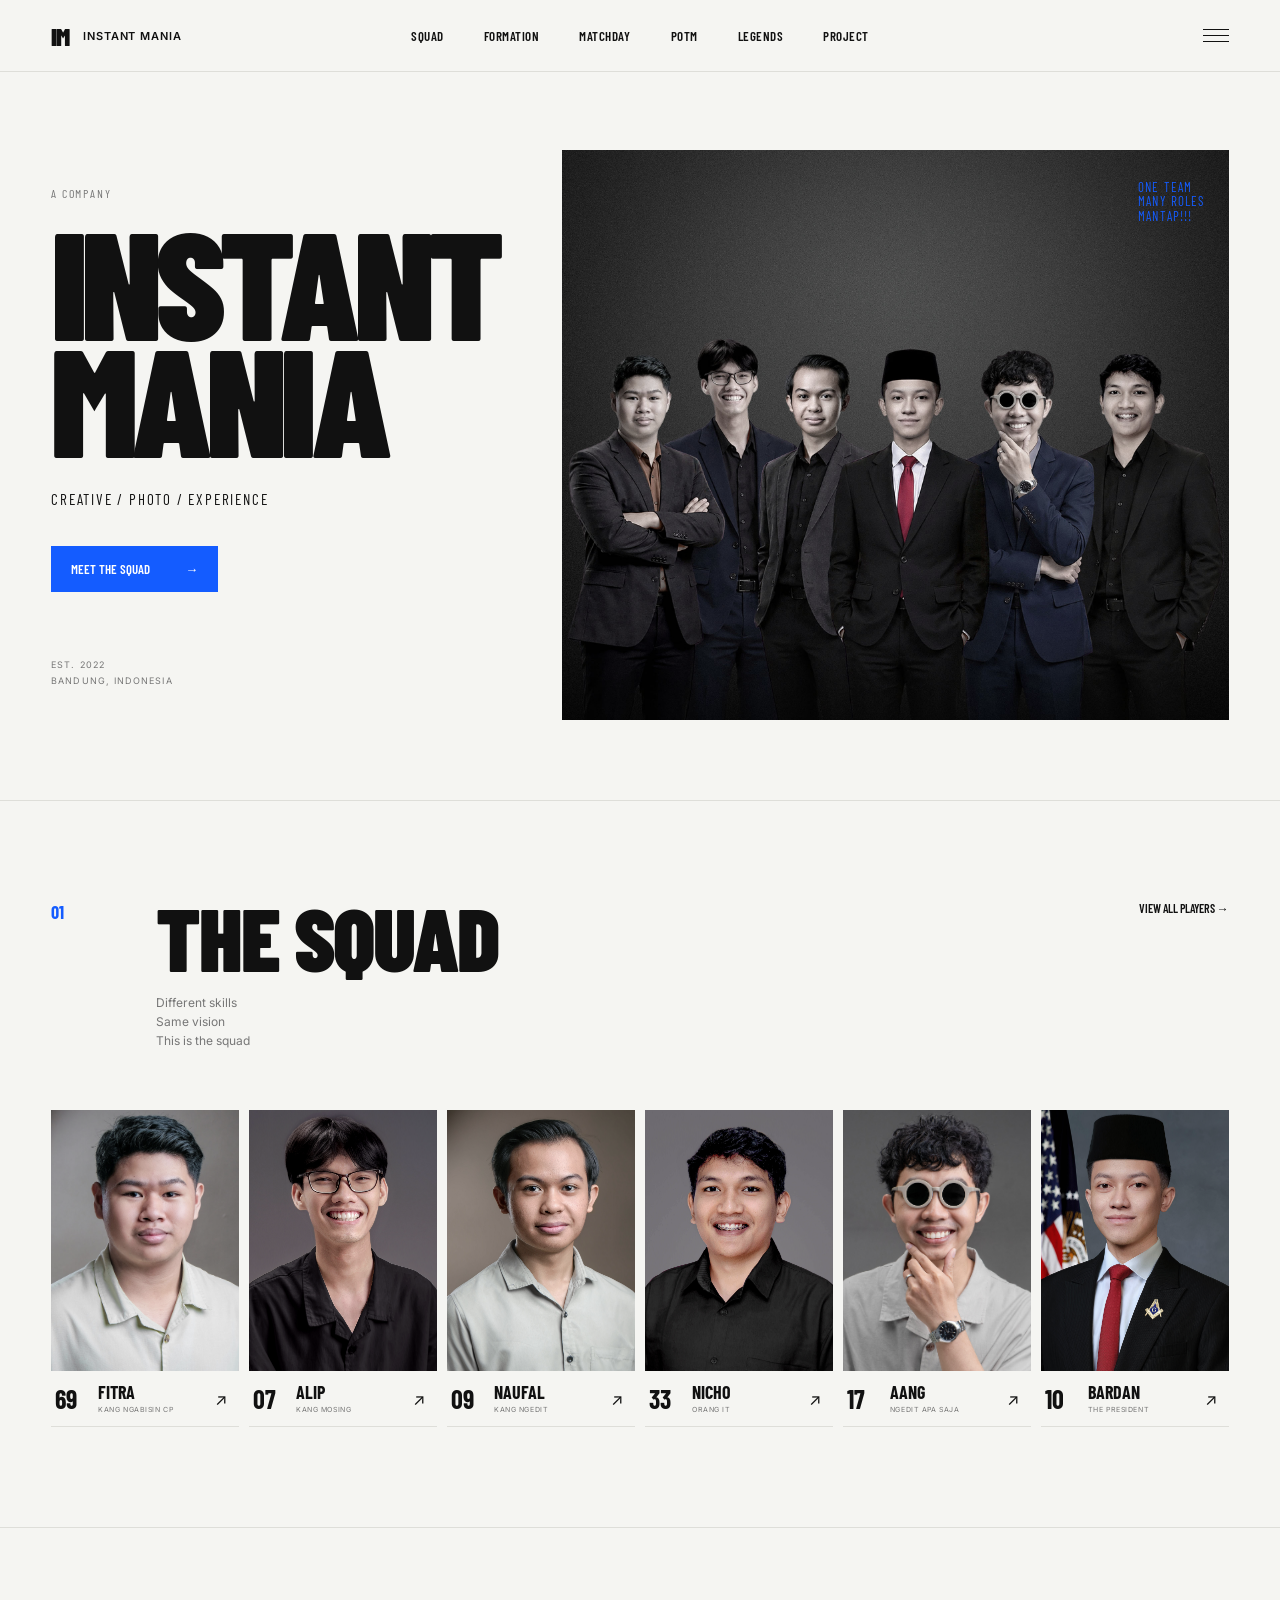
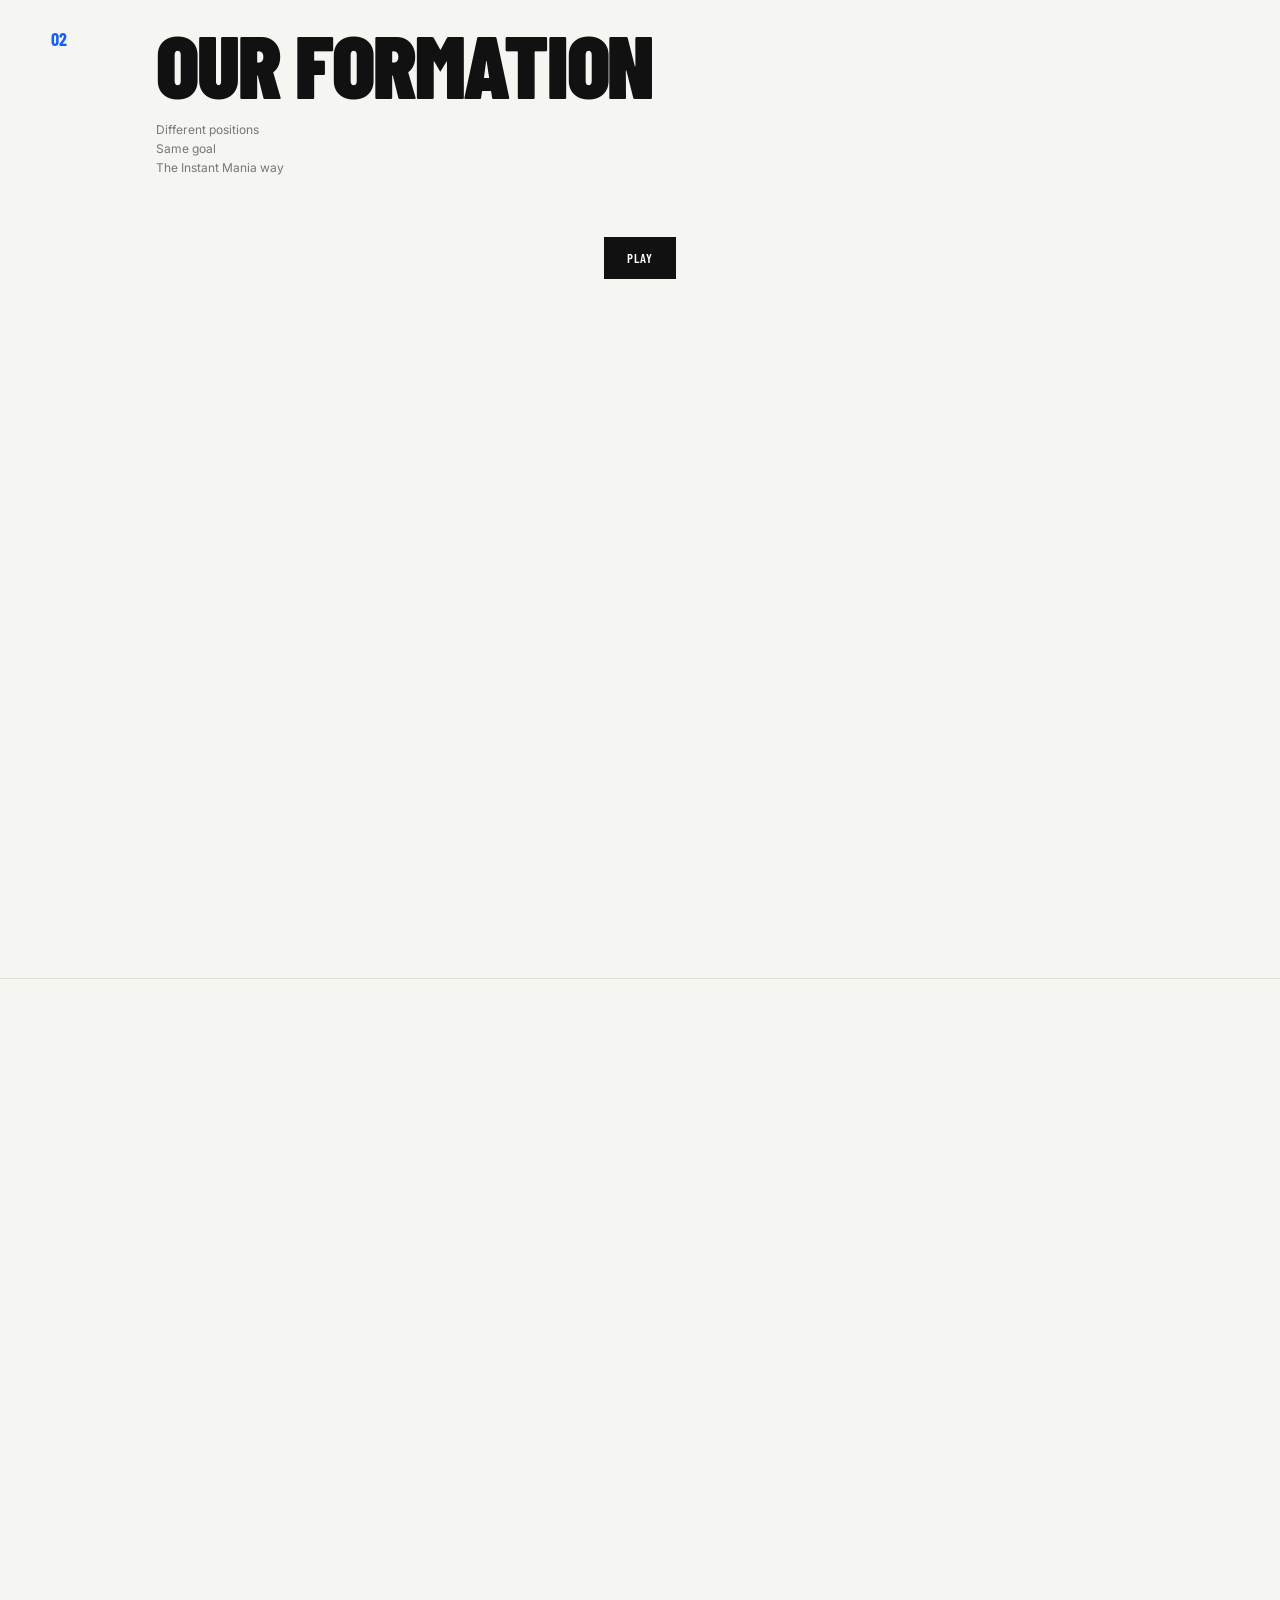
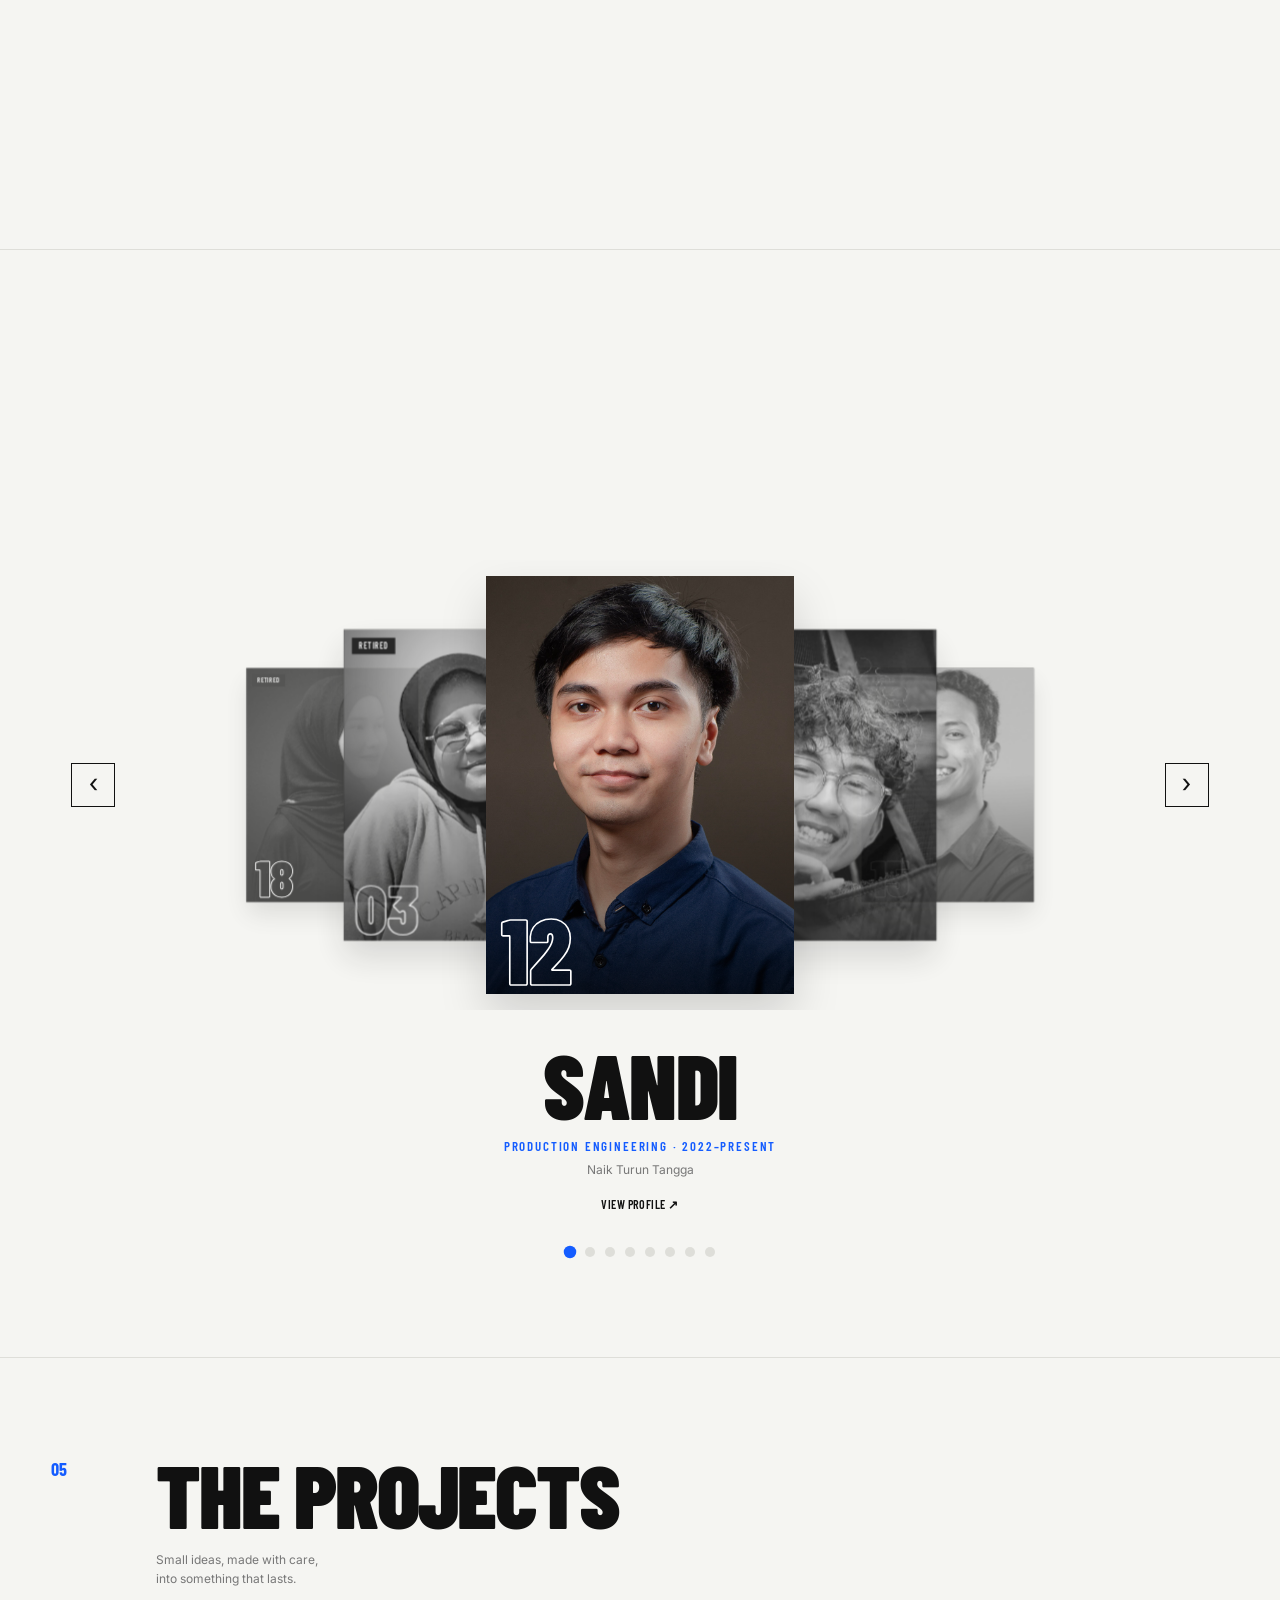
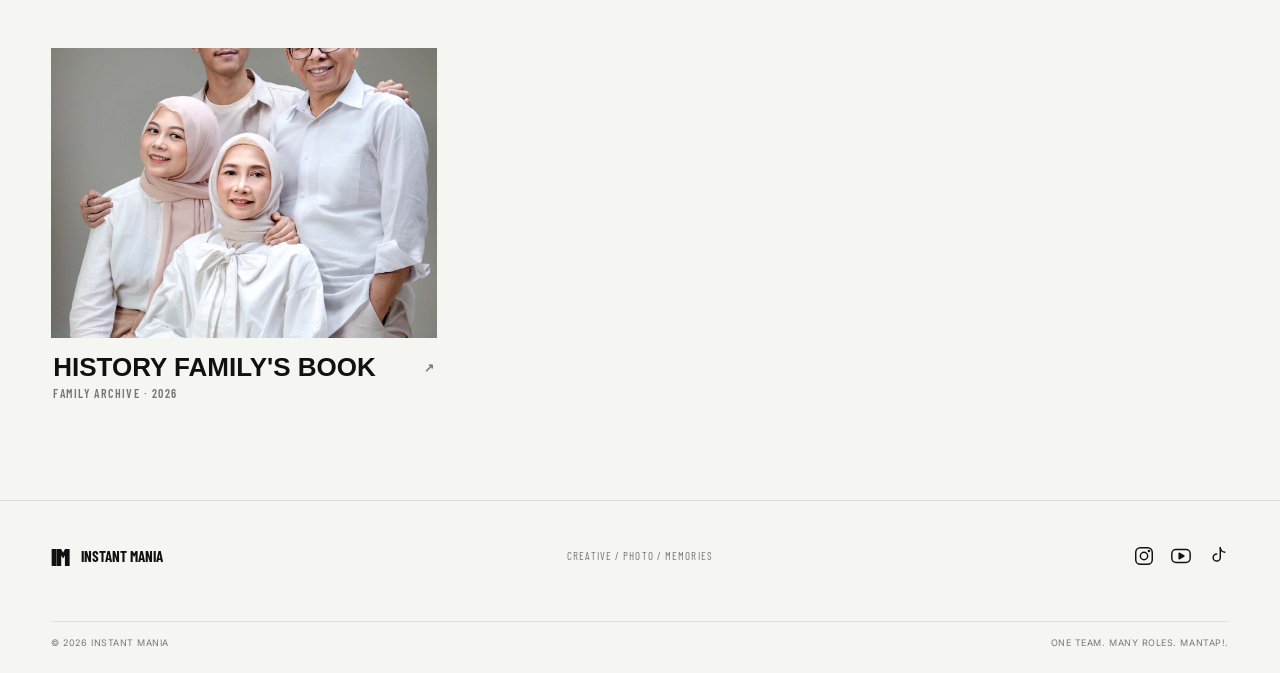
==== commit cd580bc8: "Correct project heading and update description" ====
--- a/index.html
+++ b/index.html
@@ -530,11 +530,12 @@
 </div>
 
 <div>
-<h2>THE PROJECT</h2>
+<h2>THE PROJECTS</h2>
 
 <p>
-From a small team<br>
-to something bigger
+Small ideas, made with care,
+<br>
+into something that lasts.
 </p>
 </div>
 
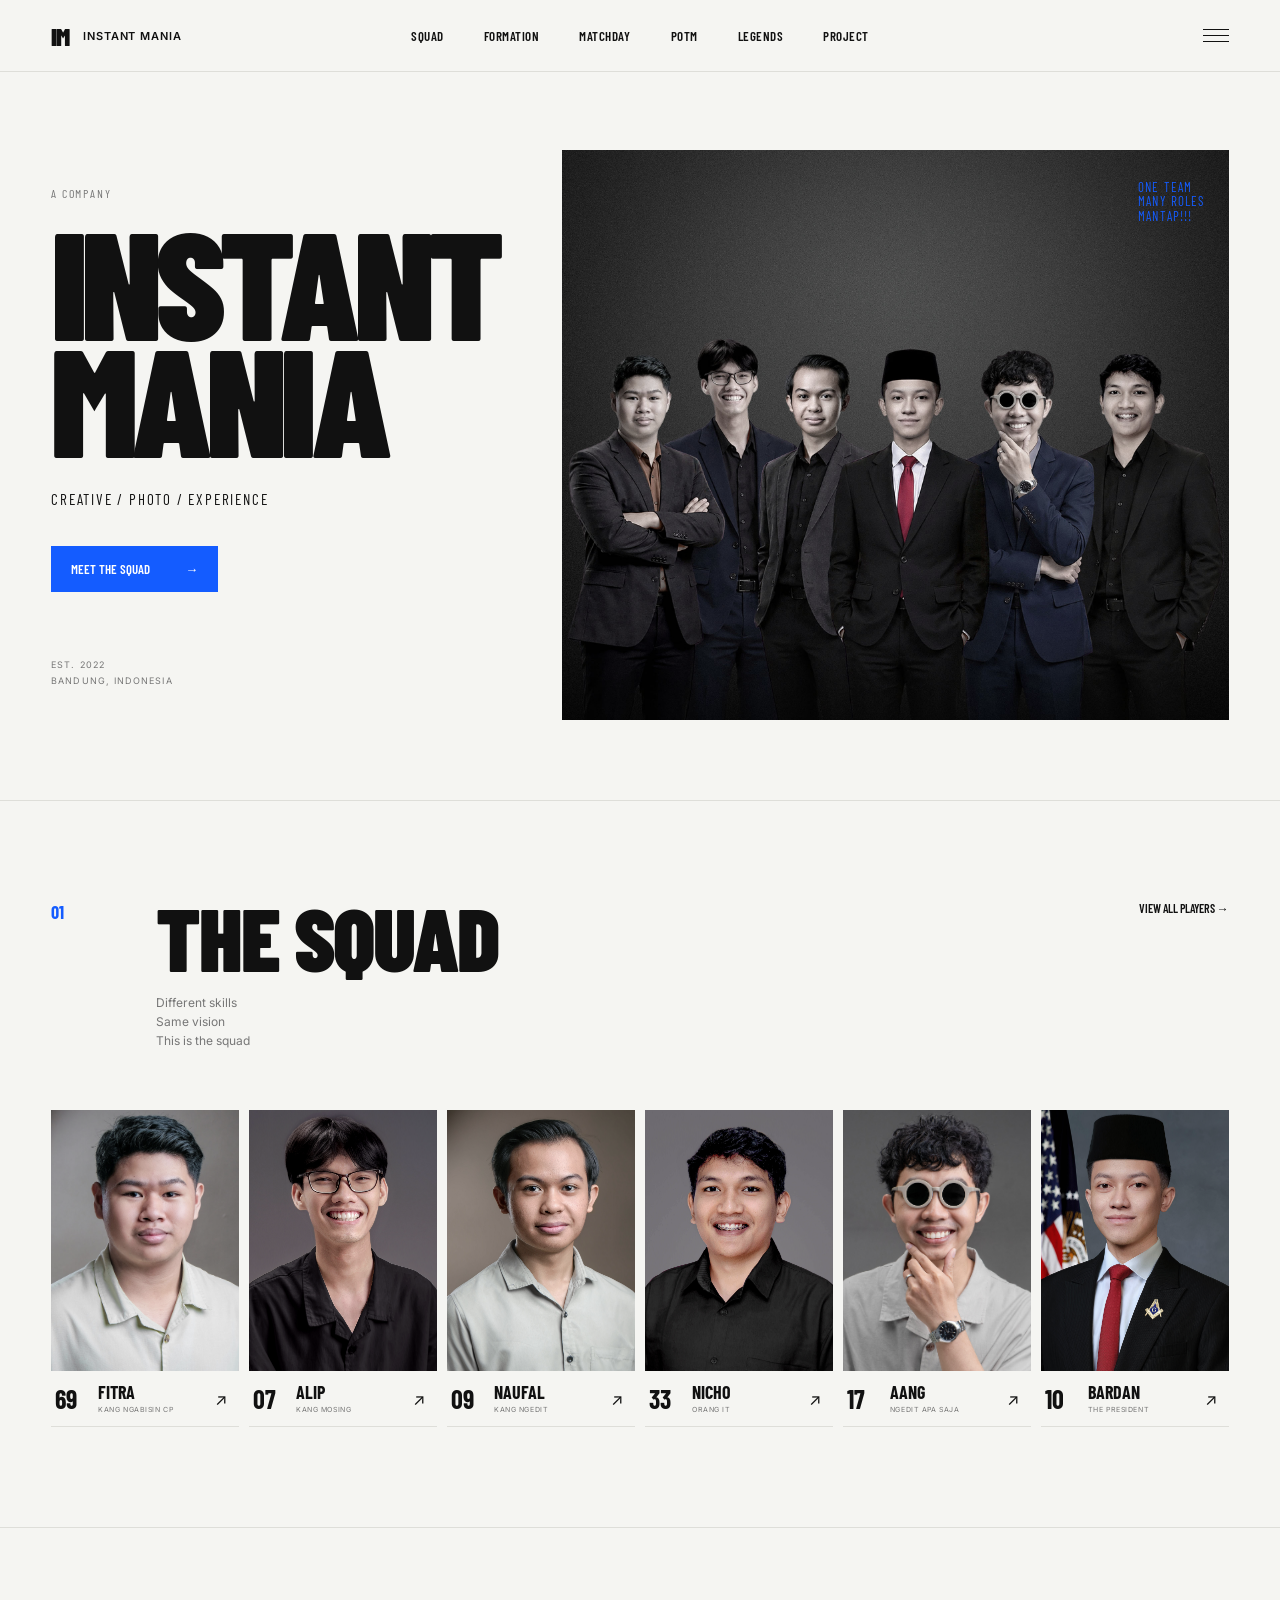
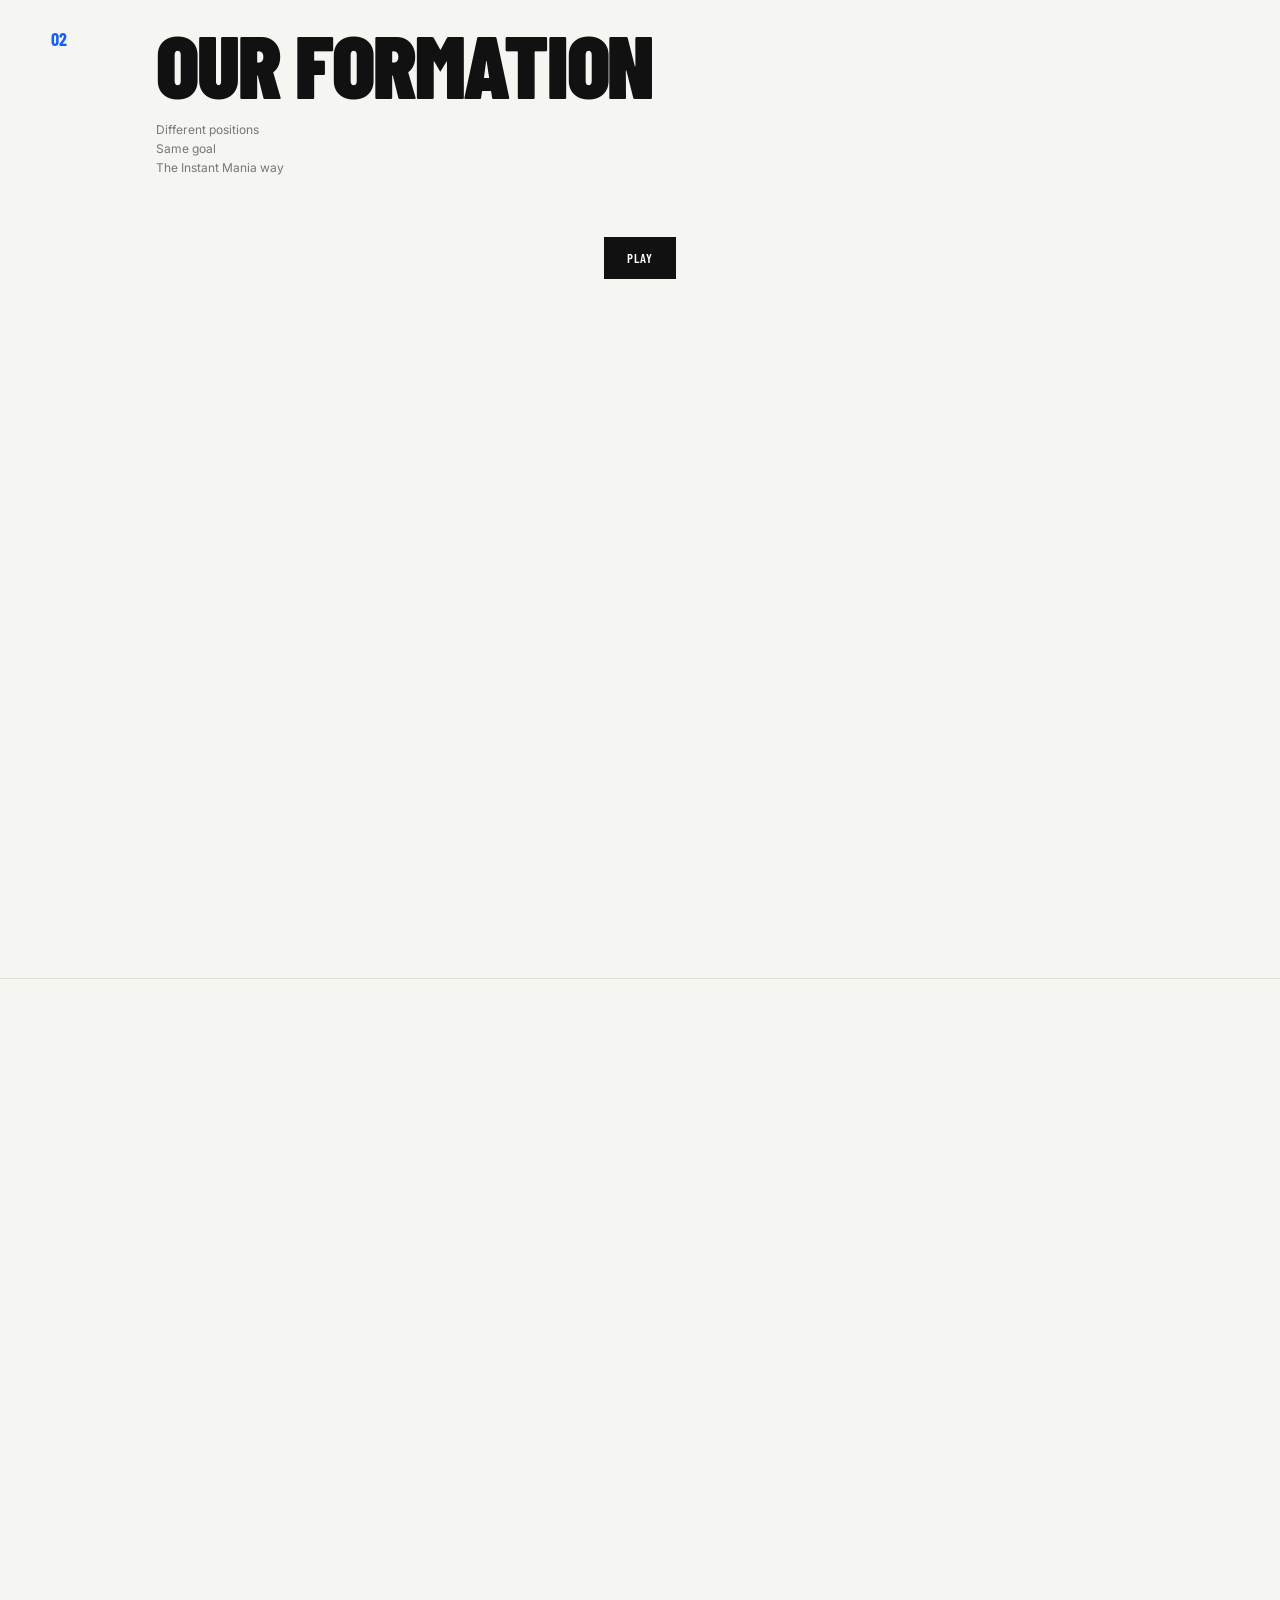
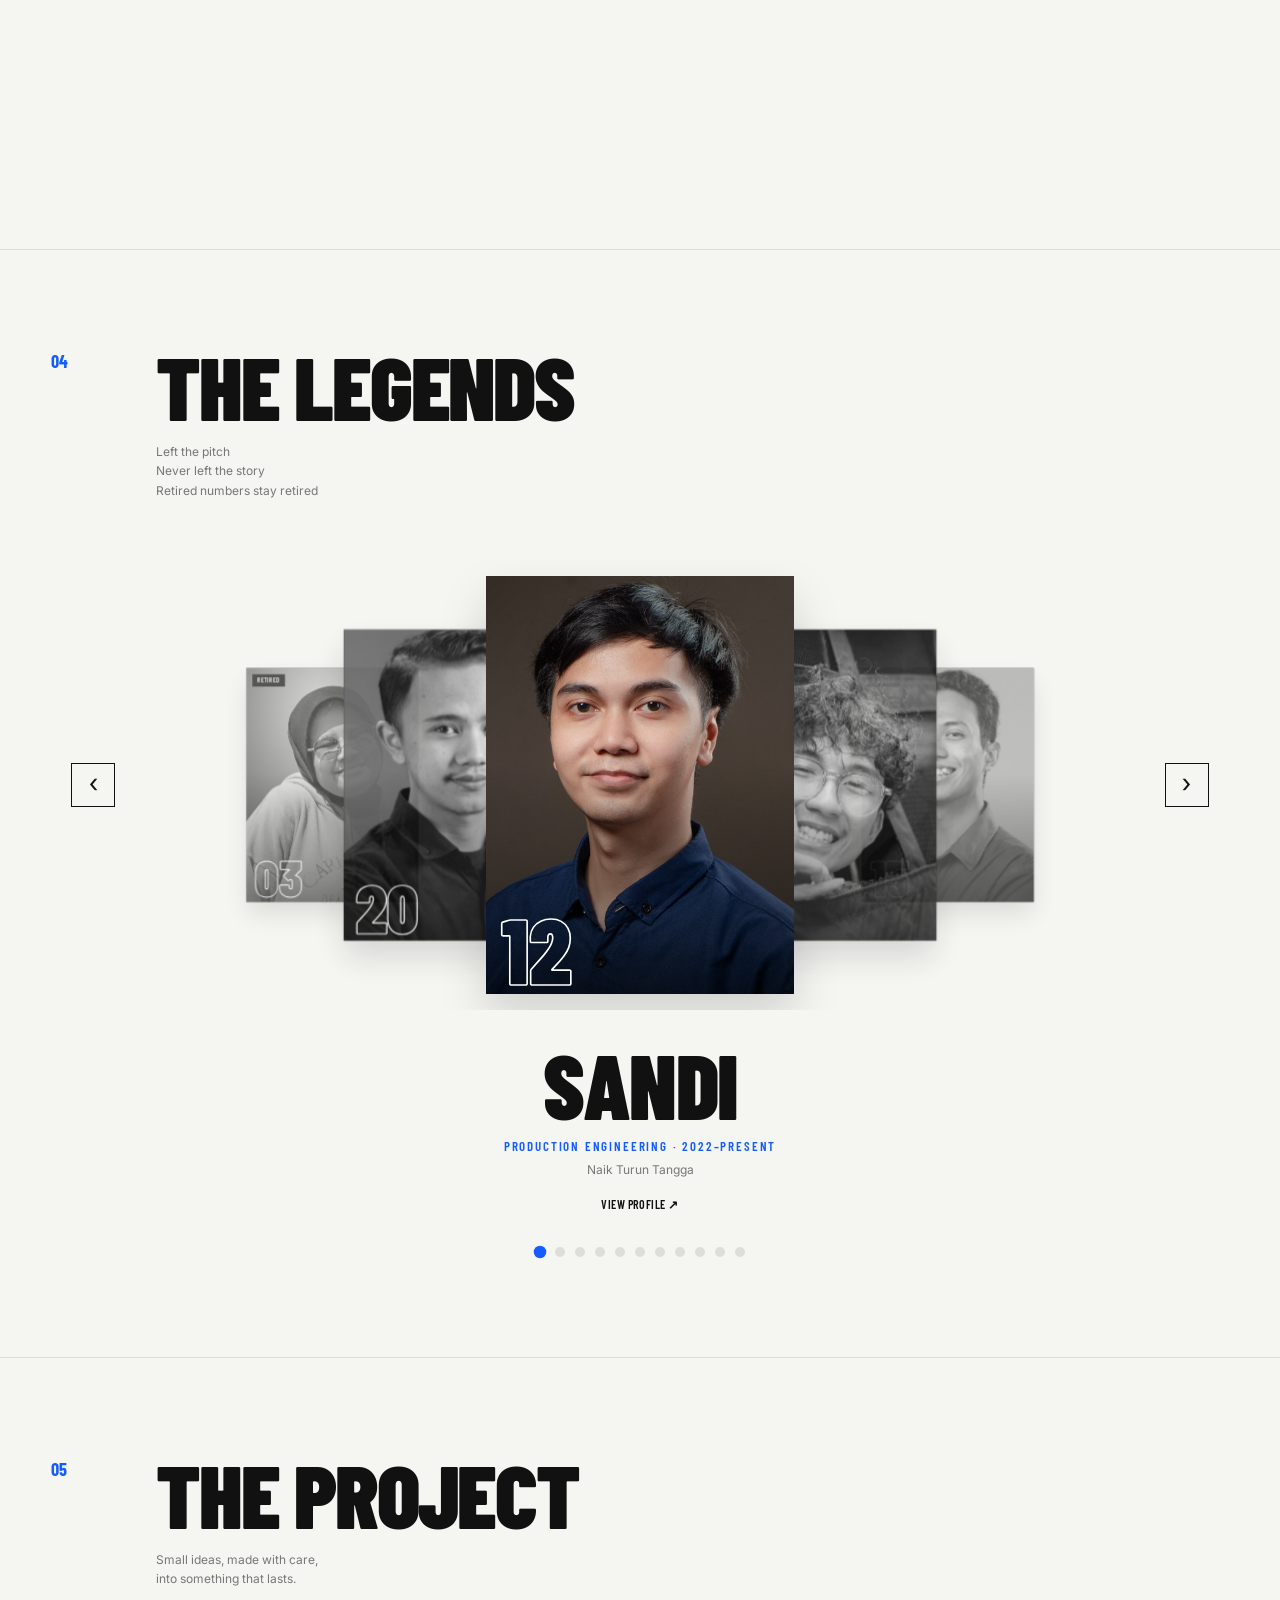
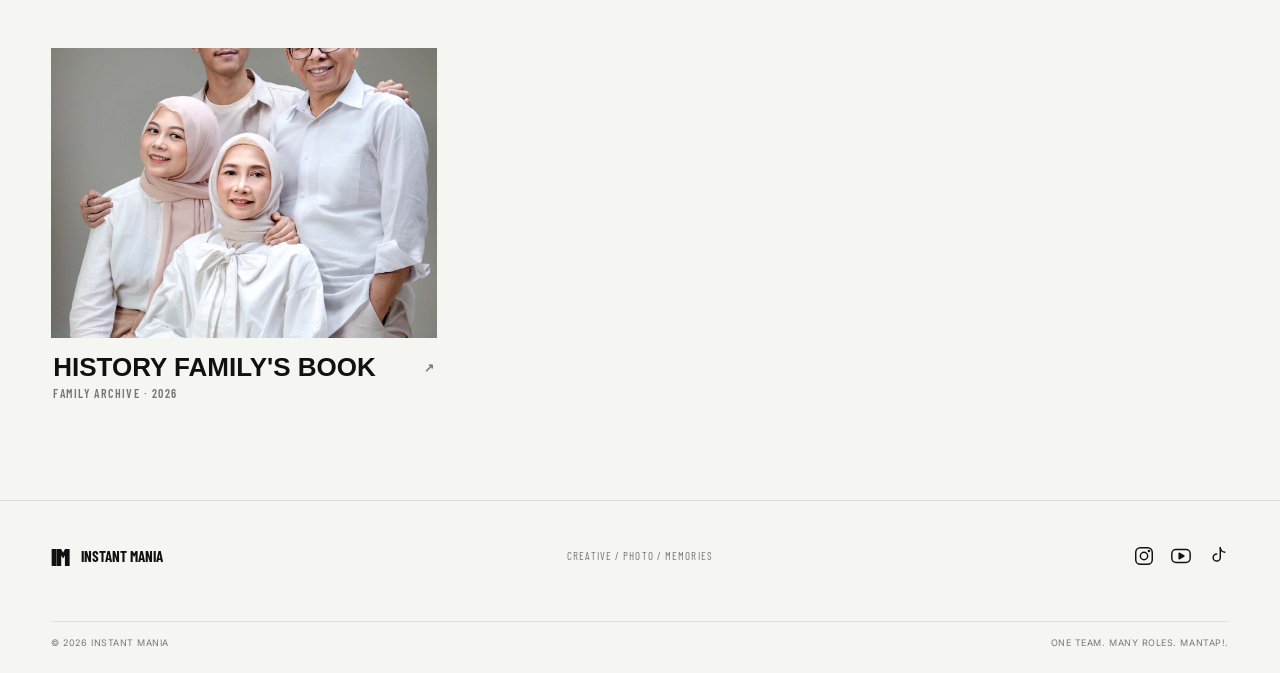
==== commit 256b55a9: "Change section header from 'PROJECTS' to 'PROJECT'" ====
--- a/index.html
+++ b/index.html
@@ -530,7 +530,7 @@
 </div>
 
 <div>
-<h2>THE PROJECTS</h2>
+<h2>THE PROJECT</h2>
 
 <p>
 Small ideas, made with care,
